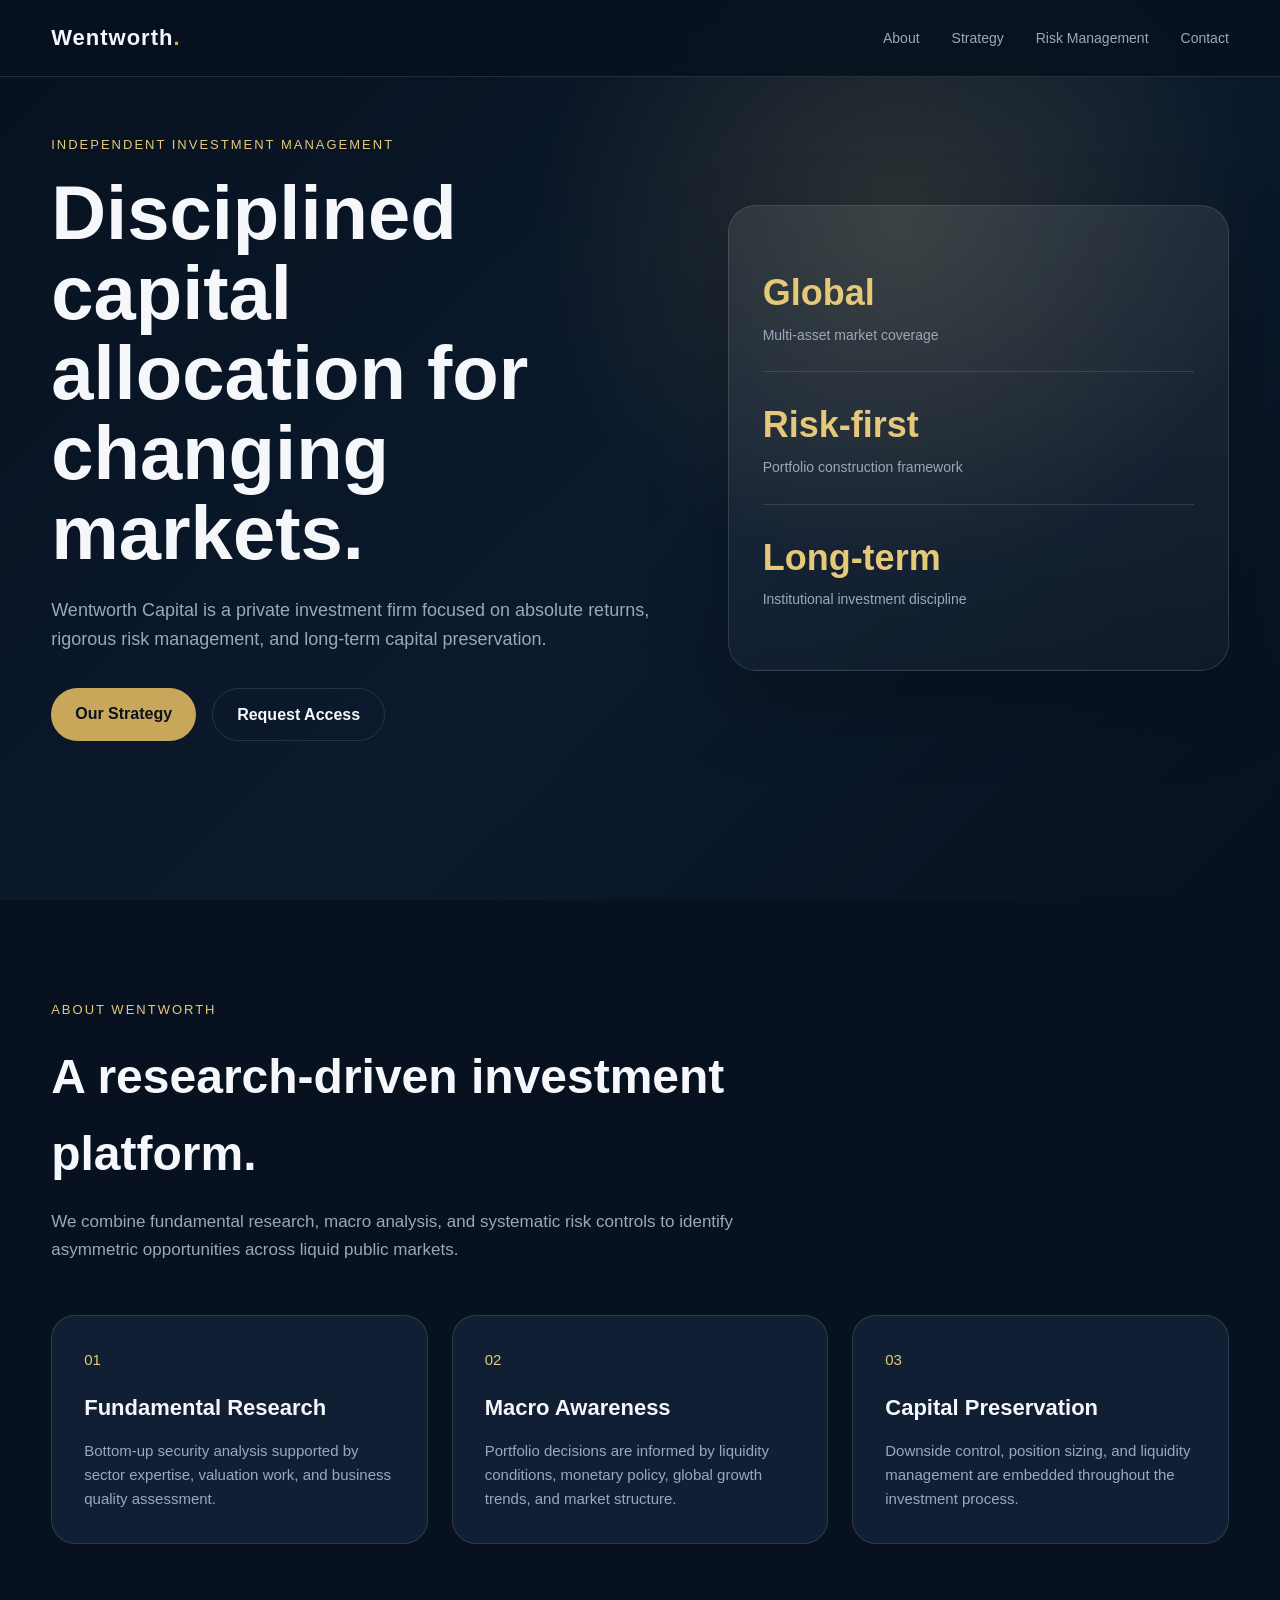
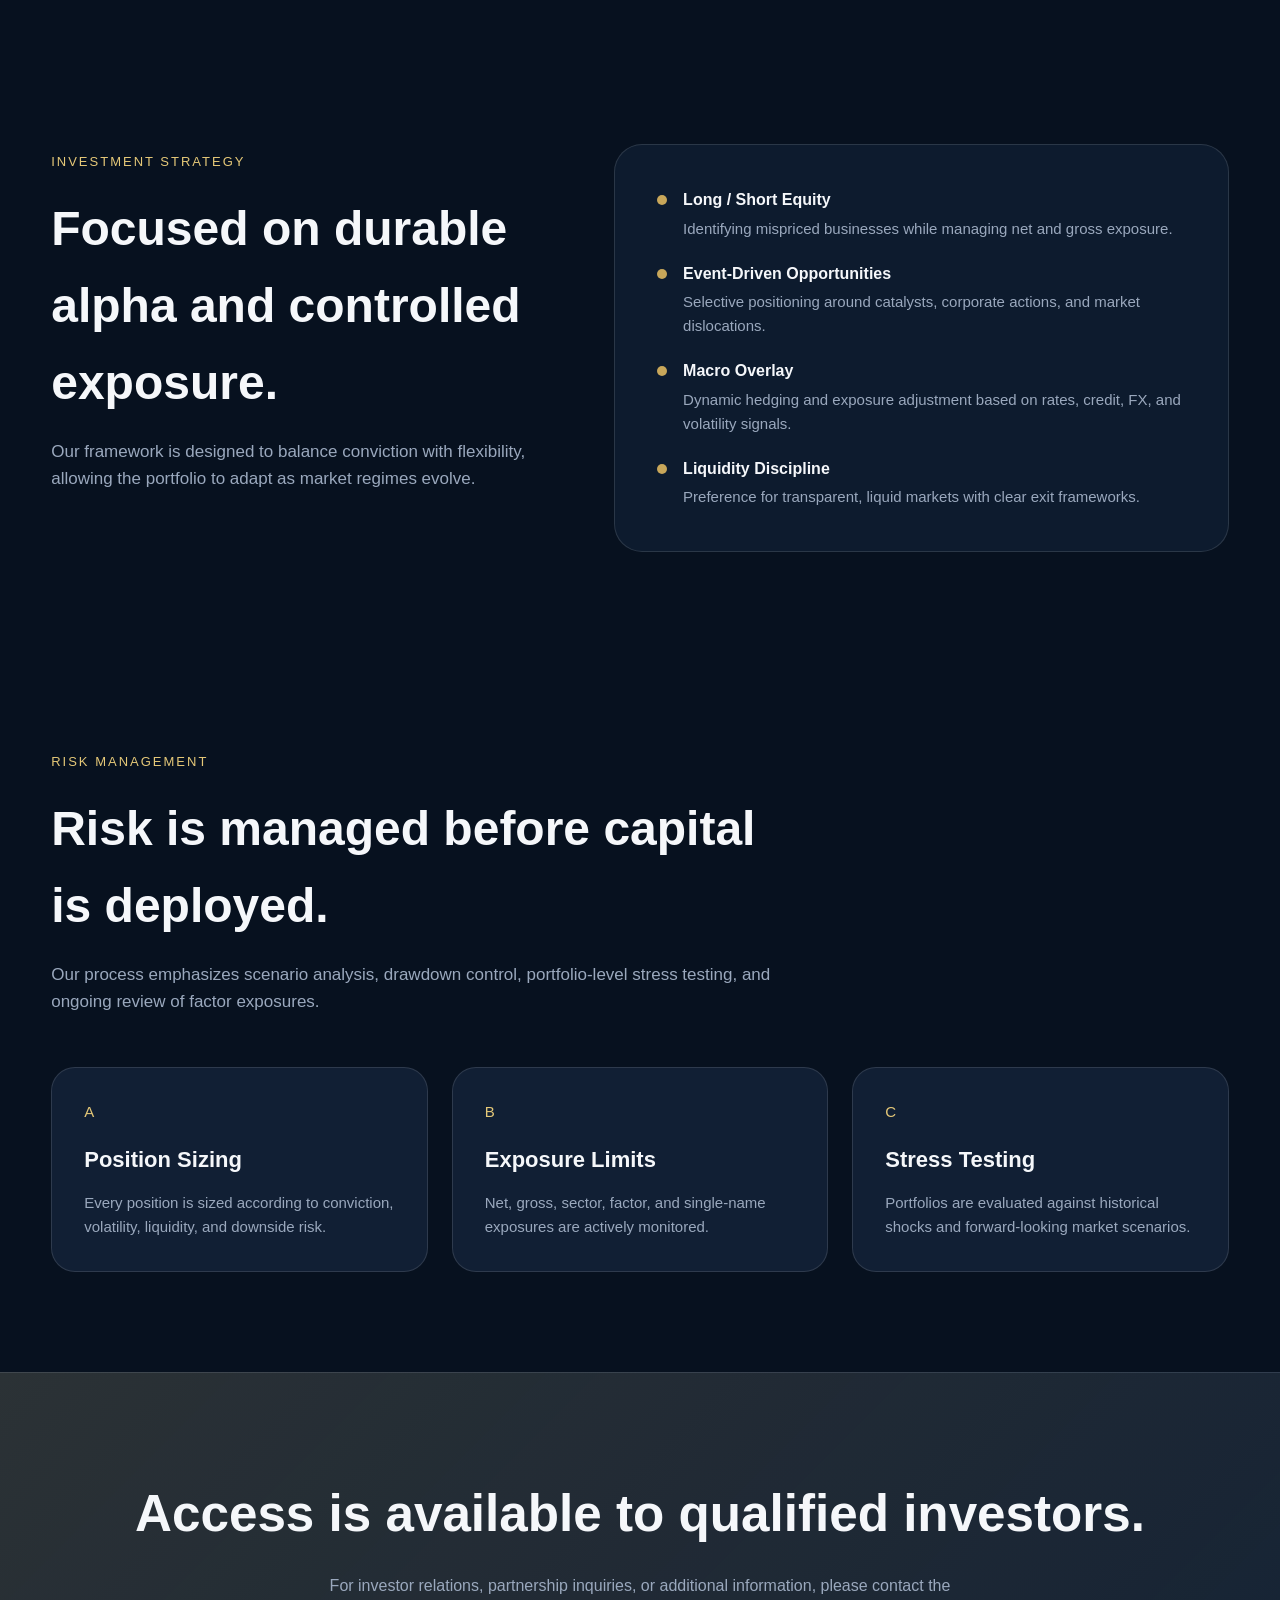
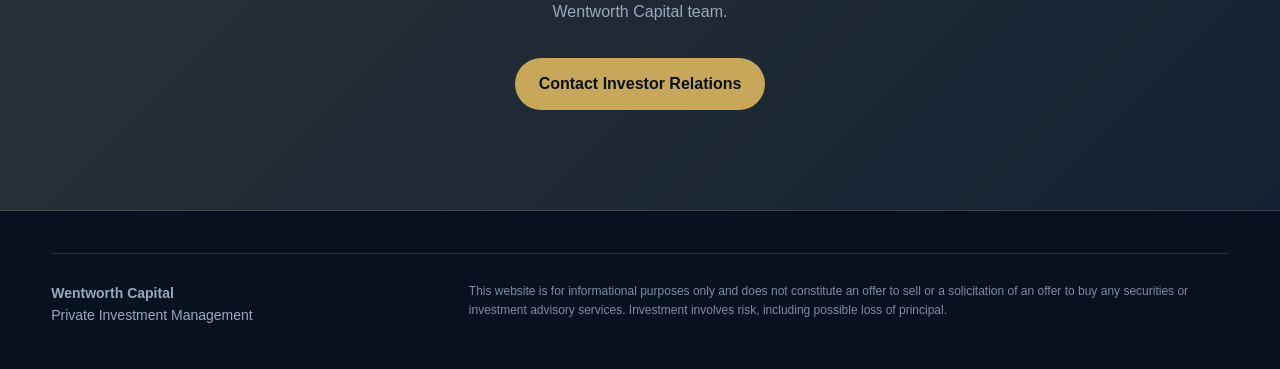
==== index.html @ 23a5d09a "Create index.html" ====
<!DOCTYPE html>
<html lang="en">
<head>
  <meta charset="UTF-8" />
  <meta name="viewport" content="width=device-width, initial-scale=1.0" />
  <title>Wentworth Capital | Hedge Fund</title>

  <style>
    :root {
      --bg: #07111f;
      --bg-soft: #0d1b2e;
      --card: #111f34;
      --gold: #c8a75a;
      --gold-light: #e5c878;
      --text: #f5f7fa;
      --muted: #9aa8bd;
      --line: rgba(255,255,255,0.12);
    }

    * {
      margin: 0;
      padding: 0;
      box-sizing: border-box;
    }

    body {
      font-family: "Inter", "Segoe UI", Arial, sans-serif;
      background: var(--bg);
      color: var(--text);
      line-height: 1.6;
    }

    a {
      color: inherit;
      text-decoration: none;
    }

    .container {
      width: min(1180px, 92%);
      margin: 0 auto;
    }

    header {
      position: fixed;
      top: 0;
      width: 100%;
      z-index: 100;
      background: rgba(7, 17, 31, 0.86);
      backdrop-filter: blur(14px);
      border-bottom: 1px solid var(--line);
    }

    .nav {
      height: 76px;
      display: flex;
      align-items: center;
      justify-content: space-between;
    }

    .logo {
      font-size: 22px;
      font-weight: 700;
      letter-spacing: 1px;
    }

    .logo span {
      color: var(--gold);
    }

    .nav-links {
      display: flex;
      gap: 32px;
      font-size: 14px;
      color: var(--muted);
    }

    .nav-links a:hover {
      color: var(--gold-light);
    }

    .btn {
      display: inline-block;
      padding: 13px 24px;
      border-radius: 999px;
      background: var(--gold);
      color: #09111d;
      font-weight: 700;
      transition: 0.25s ease;
    }

    .btn:hover {
      background: var(--gold-light);
      transform: translateY(-2px);
    }

    .btn-outline {
      background: transparent;
      color: var(--text);
      border: 1px solid var(--line);
    }

    .btn-outline:hover {
      border-color: var(--gold);
      color: var(--gold-light);
      background: transparent;
    }

    .hero {
      min-height: 100vh;
      display: flex;
      align-items: center;
      padding-top: 76px;
      background:
        radial-gradient(circle at 70% 25%, rgba(200, 167, 90, 0.18), transparent 32%),
        linear-gradient(135deg, #07111f 0%, #0b1a2d 55%, #07111f 100%);
    }

    .hero-grid {
      display: grid;
      grid-template-columns: 1.1fr 0.9fr;
      gap: 64px;
      align-items: center;
    }

    .eyebrow {
      color: var(--gold-light);
      font-size: 13px;
      letter-spacing: 2px;
      text-transform: uppercase;
      margin-bottom: 18px;
    }

    .hero h1 {
      font-size: clamp(44px, 6vw, 76px);
      line-height: 1.05;
      margin-bottom: 24px;
    }

    .hero p {
      max-width: 620px;
      color: var(--muted);
      font-size: 18px;
      margin-bottom: 34px;
    }

    .hero-actions {
      display: flex;
      gap: 16px;
      flex-wrap: wrap;
    }

    .hero-card {
      background: linear-gradient(180deg, rgba(255,255,255,0.08), rgba(255,255,255,0.03));
      border: 1px solid var(--line);
      border-radius: 28px;
      padding: 34px;
      box-shadow: 0 30px 80px rgba(0,0,0,0.25);
    }

    .metric {
      padding: 24px 0;
      border-bottom: 1px solid var(--line);
    }

    .metric:last-child {
      border-bottom: none;
    }

    .metric strong {
      display: block;
      font-size: 36px;
      color: var(--gold-light);
    }

    .metric span {
      color: var(--muted);
      font-size: 14px;
    }

    section {
      padding: 100px 0;
    }

    .section-title {
      max-width: 720px;
      margin-bottom: 52px;
    }

    .section-title h2 {
      font-size: clamp(32px, 4vw, 48px);
      margin-bottom: 16px;
    }

    .section-title p {
      color: var(--muted);
      font-size: 17px;
    }

    .cards {
      display: grid;
      grid-template-columns: repeat(3, 1fr);
      gap: 24px;
    }

    .card {
      background: var(--card);
      border: 1px solid var(--line);
      border-radius: 24px;
      padding: 32px;
      transition: 0.25s ease;
    }

    .card:hover {
      transform: translateY(-6px);
      border-color: rgba(200, 167, 90, 0.5);
    }

    .card .number {
      color: var(--gold-light);
      font-size: 15px;
      margin-bottom: 18px;
    }

    .card h3 {
      font-size: 22px;
      margin-bottom: 14px;
    }

    .card p {
      color: var(--muted);
      font-size: 15px;
    }

    .split {
      display: grid;
      grid-template-columns: 0.9fr 1.1fr;
      gap: 60px;
      align-items: center;
    }

    .panel {
      background: var(--bg-soft);
      border: 1px solid var(--line);
      border-radius: 28px;
      padding: 42px;
    }

    .list {
      display: grid;
      gap: 20px;
    }

    .list-item {
      display: flex;
      gap: 16px;
      align-items: flex-start;
    }

    .dot {
      width: 10px;
      height: 10px;
      border-radius: 50%;
      background: var(--gold);
      margin-top: 8px;
      flex: none;
    }

    .list-item h4 {
      margin-bottom: 4px;
    }

    .list-item p {
      color: var(--muted);
      font-size: 15px;
    }

    .cta {
      background:
        linear-gradient(135deg, rgba(200,167,90,0.16), rgba(255,255,255,0.03)),
        var(--bg-soft);
      border-top: 1px solid var(--line);
      border-bottom: 1px solid var(--line);
      text-align: center;
    }

    .cta h2 {
      font-size: clamp(32px, 4vw, 52px);
      margin-bottom: 18px;
    }

    .cta p {
      color: var(--muted);
      max-width: 680px;
      margin: 0 auto 34px;
    }

    footer {
      padding: 42px 0;
      color: var(--muted);
      font-size: 14px;
    }

    .footer-grid {
      display: flex;
      justify-content: space-between;
      gap: 24px;
      border-top: 1px solid var(--line);
      padding-top: 28px;
    }

    .disclaimer {
      max-width: 760px;
      font-size: 12px;
      color: #7f8da3;
    }

    .menu-btn {
      display: none;
      background: none;
      border: 1px solid var(--line);
      color: var(--text);
      padding: 8px 12px;
      border-radius: 10px;
      cursor: pointer;
    }

    @media (max-width: 860px) {
      .menu-btn {
        display: block;
      }

      .nav-links {
        position: absolute;
        top: 76px;
        left: 0;
        right: 0;
        background: #07111f;
        border-bottom: 1px solid var(--line);
        flex-direction: column;
        padding: 24px;
        display: none;
      }

      .nav-links.active {
        display: flex;
      }

      .hero-grid,
      .split {
        grid-template-columns: 1fr;
      }

      .hero {
        padding: 140px 0 80px;
      }

      .cards {
        grid-template-columns: 1fr;
      }

      .footer-grid {
        flex-direction: column;
      }
    }
  </style>
</head>

<body>
  <header>
    <div class="container nav">
      <a href="#" class="logo">Wentworth<span>.</span></a>

      <button class="menu-btn" onclick="toggleMenu()">Menu</button>

      <nav class="nav-links" id="navLinks">
        <a href="#about">About</a>
        <a href="#strategy">Strategy</a>
        <a href="#risk">Risk Management</a>
        <a href="#contact">Contact</a>
      </nav>
    </div>
  </header>

  <main>
    <section class="hero">
      <div class="container hero-grid">
        <div>
          <div class="eyebrow">Independent Investment Management</div>
          <h1>Disciplined capital allocation for changing markets.</h1>
          <p>
            Wentworth Capital is a private investment firm focused on absolute returns,
            rigorous risk management, and long-term capital preservation.
          </p>

          <div class="hero-actions">
            <a href="#strategy" class="btn">Our Strategy</a>
            <a href="#contact" class="btn btn-outline">Request Access</a>
          </div>
        </div>

        <div class="hero-card">
          <div class="metric">
            <strong>Global</strong>
            <span>Multi-asset market coverage</span>
          </div>
          <div class="metric">
            <strong>Risk-first</strong>
            <span>Portfolio construction framework</span>
          </div>
          <div class="metric">
            <strong>Long-term</strong>
            <span>Institutional investment discipline</span>
          </div>
        </div>
      </div>
    </section>

    <section id="about">
      <div class="container">
        <div class="section-title">
          <div class="eyebrow">About Wentworth</div>
          <h2>A research-driven investment platform.</h2>
          <p>
            We combine fundamental research, macro analysis, and systematic risk controls
            to identify asymmetric opportunities across liquid public markets.
          </p>
        </div>

        <div class="cards">
          <div class="card">
            <div class="number">01</div>
            <h3>Fundamental Research</h3>
            <p>
              Bottom-up security analysis supported by sector expertise, valuation work,
              and business quality assessment.
            </p>
          </div>

          <div class="card">
            <div class="number">02</div>
            <h3>Macro Awareness</h3>
            <p>
              Portfolio decisions are informed by liquidity conditions, monetary policy,
              global growth trends, and market structure.
            </p>
          </div>

          <div class="card">
            <div class="number">03</div>
            <h3>Capital Preservation</h3>
            <p>
              Downside control, position sizing, and liquidity management are embedded
              throughout the investment process.
            </p>
          </div>
        </div>
      </div>
    </section>

    <section id="strategy">
      <div class="container split">
        <div class="section-title">
          <div class="eyebrow">Investment Strategy</div>
          <h2>Focused on durable alpha and controlled exposure.</h2>
          <p>
            Our framework is designed to balance conviction with flexibility,
            allowing the portfolio to adapt as market regimes evolve.
          </p>
        </div>

        <div class="panel">
          <div class="list">
            <div class="list-item">
              <div class="dot"></div>
              <div>
                <h4>Long / Short Equity</h4>
                <p>Identifying mispriced businesses while managing net and gross exposure.</p>
              </div>
            </div>

            <div class="list-item">
              <div class="dot"></div>
              <div>
                <h4>Event-Driven Opportunities</h4>
                <p>Selective positioning around catalysts, corporate actions, and market dislocations.</p>
              </div>
            </div>

            <div class="list-item">
              <div class="dot"></div>
              <div>
                <h4>Macro Overlay</h4>
                <p>Dynamic hedging and exposure adjustment based on rates, credit, FX, and volatility signals.</p>
              </div>
            </div>

            <div class="list-item">
              <div class="dot"></div>
              <div>
                <h4>Liquidity Discipline</h4>
                <p>Preference for transparent, liquid markets with clear exit frameworks.</p>
              </div>
            </div>
          </div>
        </div>
      </div>
    </section>

    <section id="risk">
      <div class="container">
        <div class="section-title">
          <div class="eyebrow">Risk Management</div>
          <h2>Risk is managed before capital is deployed.</h2>
          <p>
            Our process emphasizes scenario analysis, drawdown control, portfolio-level stress testing,
            and ongoing review of factor exposures.
          </p>
        </div>

        <div class="cards">
          <div class="card">
            <div class="number">A</div>
            <h3>Position Sizing</h3>
            <p>Every position is sized according to conviction, volatility, liquidity, and downside risk.</p>
          </div>

          <div class="card">
            <div class="number">B</div>
            <h3>Exposure Limits</h3>
            <p>Net, gross, sector, factor, and single-name exposures are actively monitored.</p>
          </div>

          <div class="card">
            <div class="number">C</div>
            <h3>Stress Testing</h3>
            <p>Portfolios are evaluated against historical shocks and forward-looking market scenarios.</p>
          </div>
        </div>
      </div>
    </section>

    <section class="cta" id="contact">
      <div class="container">
        <h2>Access is available to qualified investors.</h2>
        <p>
          For investor relations, partnership inquiries, or additional information,
          please contact the Wentworth Capital team.
        </p>
        <a href="mailto:investorrelations@wentworthcapital.com" class="btn">
          Contact Investor Relations
        </a>
      </div>
    </section>
  </main>

  <footer>
    <div class="container footer-grid">
      <div>
        <strong>Wentworth Capital</strong><br />
        Private Investment Management
      </div>

      <p class="disclaimer">
        This website is for informational purposes only and does not constitute an offer
        to sell or a solicitation of an offer to buy any securities or investment advisory
        services. Investment involves risk, including possible loss of principal.
      </p>
    </div>
  </footer>

  <script>
    function toggleMenu() {
      const nav = document.getElementById("navLinks");
      nav.classList.toggle("active");
    }
  </script>
</body>
</html>
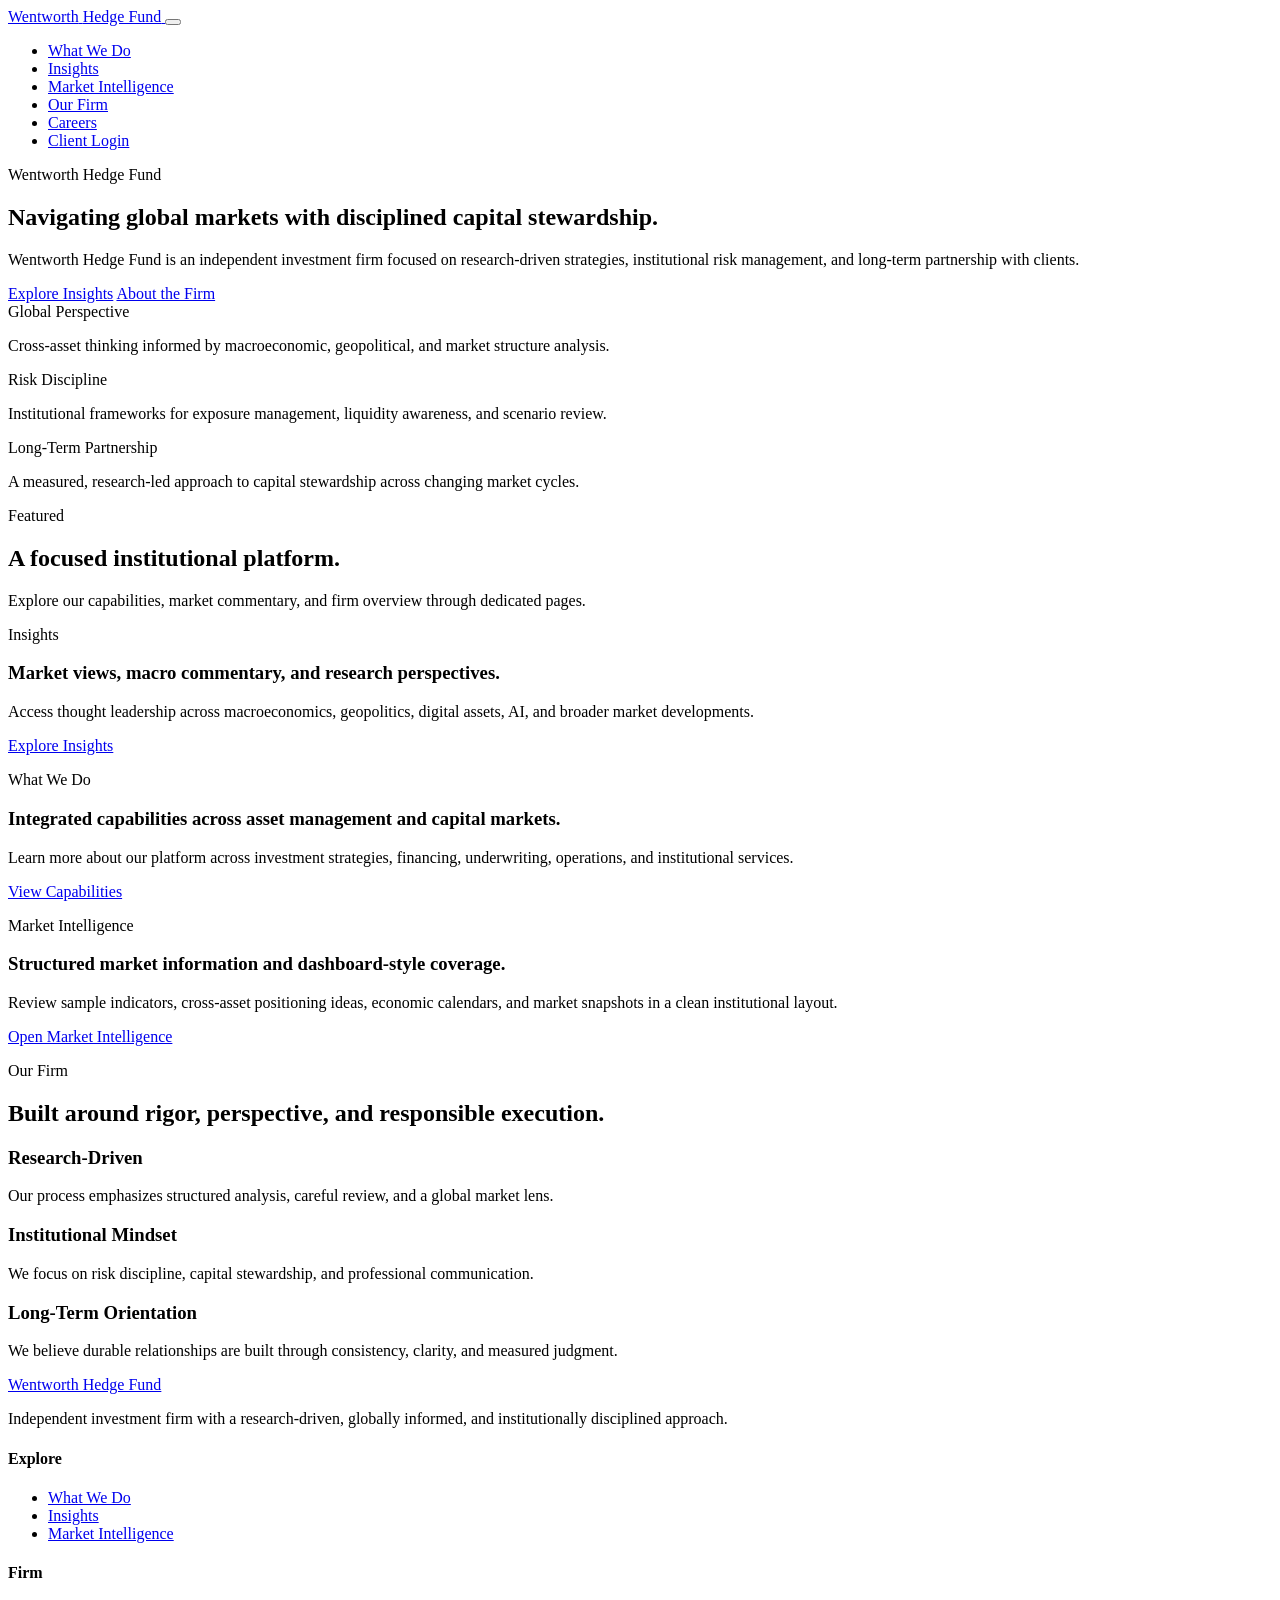
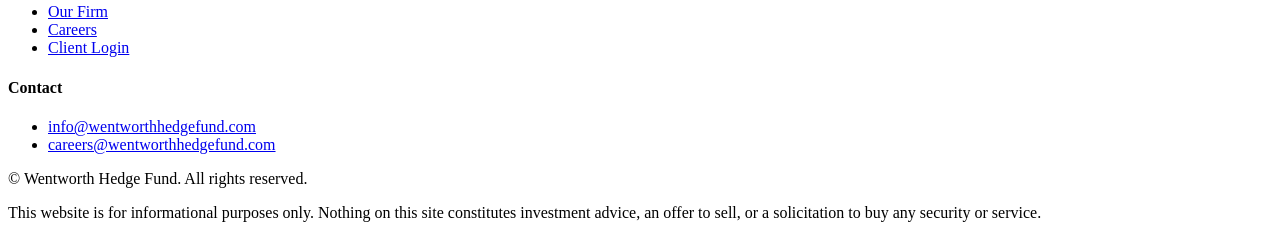
==== commit d9454dd0: "Update index.html" ====
--- a/index.html
+++ b/index.html
@@ -3,576 +3,197 @@
 <head>
   <meta charset="UTF-8" />
   <meta name="viewport" content="width=device-width, initial-scale=1.0" />
-  <title>Wentworth Capital | Hedge Fund</title>
+  <title>Wentworth Hedge Fund</title>
+  <meta
+    name="description"
+    content="Wentworth Hedge Fund is a research-driven investment firm focused on disciplined capital stewardship, market intelligence, and institutional risk management."
+  />
+  <link rel="stylesheet" href="./css/style.css" />
+</head>
+<body class="home-page">
+  <header class="site-header">
+    <div class="container header-inner">
+      <a href="./index.html" class="site-brand" aria-label="Wentworth Hedge Fund home">
+        <span class="brand-main">Wentworth</span>
+        <span class="brand-sub">Hedge Fund</span>
+      </a>
 
-  <style>
-    :root {
-      --bg: #07111f;
-      --bg-soft: #0d1b2e;
-      --card: #111f34;
-      --gold: #c8a75a;
-      --gold-light: #e5c878;
-      --text: #f5f7fa;
-      --muted: #9aa8bd;
-      --line: rgba(255,255,255,0.12);
-    }
+      <button class="menu-toggle" aria-expanded="false" aria-controls="navMenu">
+        <span></span>
+        <span></span>
+        <span></span>
+      </button>
 
-    * {
-      margin: 0;
-      padding: 0;
-      box-sizing: border-box;
-    }
-
-    body {
-      font-family: "Inter", "Segoe UI", Arial, sans-serif;
-      background: var(--bg);
-      color: var(--text);
-      line-height: 1.6;
-    }
-
-    a {
-      color: inherit;
-      text-decoration: none;
-    }
-
-    .container {
-      width: min(1180px, 92%);
-      margin: 0 auto;
-    }
-
-    header {
-      position: fixed;
-      top: 0;
-      width: 100%;
-      z-index: 100;
-      background: rgba(7, 17, 31, 0.86);
-      backdrop-filter: blur(14px);
-      border-bottom: 1px solid var(--line);
-    }
-
-    .nav {
-      height: 76px;
-      display: flex;
-      align-items: center;
-      justify-content: space-between;
-    }
-
-    .logo {
-      font-size: 22px;
-      font-weight: 700;
-      letter-spacing: 1px;
-    }
-
-    .logo span {
-      color: var(--gold);
-    }
-
-    .nav-links {
-      display: flex;
-      gap: 32px;
-      font-size: 14px;
-      color: var(--muted);
-    }
-
-    .nav-links a:hover {
-      color: var(--gold-light);
-    }
-
-    .btn {
-      display: inline-block;
-      padding: 13px 24px;
-      border-radius: 999px;
-      background: var(--gold);
-      color: #09111d;
-      font-weight: 700;
-      transition: 0.25s ease;
-    }
-
-    .btn:hover {
-      background: var(--gold-light);
-      transform: translateY(-2px);
-    }
-
-    .btn-outline {
-      background: transparent;
-      color: var(--text);
-      border: 1px solid var(--line);
-    }
-
-    .btn-outline:hover {
-      border-color: var(--gold);
-      color: var(--gold-light);
-      background: transparent;
-    }
-
-    .hero {
-      min-height: 100vh;
-      display: flex;
-      align-items: center;
-      padding-top: 76px;
-      background:
-        radial-gradient(circle at 70% 25%, rgba(200, 167, 90, 0.18), transparent 32%),
-        linear-gradient(135deg, #07111f 0%, #0b1a2d 55%, #07111f 100%);
-    }
-
-    .hero-grid {
-      display: grid;
-      grid-template-columns: 1.1fr 0.9fr;
-      gap: 64px;
-      align-items: center;
-    }
-
-    .eyebrow {
-      color: var(--gold-light);
-      font-size: 13px;
-      letter-spacing: 2px;
-      text-transform: uppercase;
-      margin-bottom: 18px;
-    }
-
-    .hero h1 {
-      font-size: clamp(44px, 6vw, 76px);
-      line-height: 1.05;
-      margin-bottom: 24px;
-    }
-
-    .hero p {
-      max-width: 620px;
-      color: var(--muted);
-      font-size: 18px;
-      margin-bottom: 34px;
-    }
-
-    .hero-actions {
-      display: flex;
-      gap: 16px;
-      flex-wrap: wrap;
-    }
-
-    .hero-card {
-      background: linear-gradient(180deg, rgba(255,255,255,0.08), rgba(255,255,255,0.03));
-      border: 1px solid var(--line);
-      border-radius: 28px;
-      padding: 34px;
-      box-shadow: 0 30px 80px rgba(0,0,0,0.25);
-    }
-
-    .metric {
-      padding: 24px 0;
-      border-bottom: 1px solid var(--line);
-    }
-
-    .metric:last-child {
-      border-bottom: none;
-    }
-
-    .metric strong {
-      display: block;
-      font-size: 36px;
-      color: var(--gold-light);
-    }
-
-    .metric span {
-      color: var(--muted);
-      font-size: 14px;
-    }
-
-    section {
-      padding: 100px 0;
-    }
-
-    .section-title {
-      max-width: 720px;
-      margin-bottom: 52px;
-    }
-
-    .section-title h2 {
-      font-size: clamp(32px, 4vw, 48px);
-      margin-bottom: 16px;
-    }
-
-    .section-title p {
-      color: var(--muted);
-      font-size: 17px;
-    }
-
-    .cards {
-      display: grid;
-      grid-template-columns: repeat(3, 1fr);
-      gap: 24px;
-    }
-
-    .card {
-      background: var(--card);
-      border: 1px solid var(--line);
-      border-radius: 24px;
-      padding: 32px;
-      transition: 0.25s ease;
-    }
-
-    .card:hover {
-      transform: translateY(-6px);
-      border-color: rgba(200, 167, 90, 0.5);
-    }
-
-    .card .number {
-      color: var(--gold-light);
-      font-size: 15px;
-      margin-bottom: 18px;
-    }
-
-    .card h3 {
-      font-size: 22px;
-      margin-bottom: 14px;
-    }
-
-    .card p {
-      color: var(--muted);
-      font-size: 15px;
-    }
-
-    .split {
-      display: grid;
-      grid-template-columns: 0.9fr 1.1fr;
-      gap: 60px;
-      align-items: center;
-    }
-
-    .panel {
-      background: var(--bg-soft);
-      border: 1px solid var(--line);
-      border-radius: 28px;
-      padding: 42px;
-    }
-
-    .list {
-      display: grid;
-      gap: 20px;
-    }
-
-    .list-item {
-      display: flex;
-      gap: 16px;
-      align-items: flex-start;
-    }
-
-    .dot {
-      width: 10px;
-      height: 10px;
-      border-radius: 50%;
-      background: var(--gold);
-      margin-top: 8px;
-      flex: none;
-    }
-
-    .list-item h4 {
-      margin-bottom: 4px;
-    }
-
-    .list-item p {
-      color: var(--muted);
-      font-size: 15px;
-    }
-
-    .cta {
-      background:
-        linear-gradient(135deg, rgba(200,167,90,0.16), rgba(255,255,255,0.03)),
-        var(--bg-soft);
-      border-top: 1px solid var(--line);
-      border-bottom: 1px solid var(--line);
-      text-align: center;
-    }
-
-    .cta h2 {
-      font-size: clamp(32px, 4vw, 52px);
-      margin-bottom: 18px;
-    }
-
-    .cta p {
-      color: var(--muted);
-      max-width: 680px;
-      margin: 0 auto 34px;
-    }
-
-    footer {
-      padding: 42px 0;
-      color: var(--muted);
-      font-size: 14px;
-    }
-
-    .footer-grid {
-      display: flex;
-      justify-content: space-between;
-      gap: 24px;
-      border-top: 1px solid var(--line);
-      padding-top: 28px;
-    }
-
-    .disclaimer {
-      max-width: 760px;
-      font-size: 12px;
-      color: #7f8da3;
-    }
-
-    .menu-btn {
-      display: none;
-      background: none;
-      border: 1px solid var(--line);
-      color: var(--text);
-      padding: 8px 12px;
-      border-radius: 10px;
-      cursor: pointer;
-    }
-
-    @media (max-width: 860px) {
-      .menu-btn {
-        display: block;
-      }
-
-      .nav-links {
-        position: absolute;
-        top: 76px;
-        left: 0;
-        right: 0;
-        background: #07111f;
-        border-bottom: 1px solid var(--line);
-        flex-direction: column;
-        padding: 24px;
-        display: none;
-      }
-
-      .nav-links.active {
-        display: flex;
-      }
-
-      .hero-grid,
-      .split {
-        grid-template-columns: 1fr;
-      }
-
-      .hero {
-        padding: 140px 0 80px;
-      }
-
-      .cards {
-        grid-template-columns: 1fr;
-      }
-
-      .footer-grid {
-        flex-direction: column;
-      }
-    }
-  </style>
-</head>
-
-<body>
-  <header>
-    <div class="container nav">
-      <a href="#" class="logo">Wentworth<span>.</span></a>
-
-      <button class="menu-btn" onclick="toggleMenu()">Menu</button>
-
-      <nav class="nav-links" id="navLinks">
-        <a href="#about">About</a>
-        <a href="#strategy">Strategy</a>
-        <a href="#risk">Risk Management</a>
-        <a href="#contact">Contact</a>
+      <nav class="site-nav" id="navMenu">
+        <ul class="nav-menu">
+          <li><a href="./pages/what-we-do.html" class="nav-link">What We Do</a></li>
+          <li><a href="./pages/insights.html" class="nav-link">Insights</a></li>
+          <li><a href="./pages/market-intelligence.html" class="nav-link">Market Intelligence</a></li>
+          <li><a href="./pages/our-firm.html" class="nav-link">Our Firm</a></li>
+          <li><a href="./pages/careers.html" class="nav-link">Careers</a></li>
+          <li><a href="./pages/client-login.html" class="nav-link nav-link-button">Client Login</a></li>
+        </ul>
       </nav>
     </div>
   </header>
 
   <main>
-    <section class="hero">
+    <section class="hero-home">
+      <div class="hero-overlay"></div>
       <div class="container hero-grid">
-        <div>
-          <div class="eyebrow">Independent Investment Management</div>
-          <h1>Disciplined capital allocation for changing markets.</h1>
-          <p>
-            Wentworth Capital is a private investment firm focused on absolute returns,
-            rigorous risk management, and long-term capital preservation.
+        <div class="hero-content">
+          <p class="eyebrow">Wentworth Hedge Fund</p>
+          <h1 class="hero-title">
+            Navigating global markets with disciplined capital stewardship.
+          </h1>
+          <p class="hero-text">
+            Wentworth Hedge Fund is an independent investment firm focused on research-driven
+            strategies, institutional risk management, and long-term partnership with clients.
           </p>
-
           <div class="hero-actions">
-            <a href="#strategy" class="btn">Our Strategy</a>
-            <a href="#contact" class="btn btn-outline">Request Access</a>
+            <a href="./pages/insights.html" class="btn btn-light">Explore Insights</a>
+            <a href="./pages/our-firm.html" class="btn btn-outline-light">About the Firm</a>
           </div>
         </div>
 
-        <div class="hero-card">
-          <div class="metric">
-            <strong>Global</strong>
-            <span>Multi-asset market coverage</span>
+        <div class="hero-panel">
+          <div class="hero-panel-item">
+            <span class="hero-panel-label">Global Perspective</span>
+            <p>Cross-asset thinking informed by macroeconomic, geopolitical, and market structure analysis.</p>
           </div>
-          <div class="metric">
-            <strong>Risk-first</strong>
-            <span>Portfolio construction framework</span>
+          <div class="hero-panel-item">
+            <span class="hero-panel-label">Risk Discipline</span>
+            <p>Institutional frameworks for exposure management, liquidity awareness, and scenario review.</p>
           </div>
-          <div class="metric">
-            <strong>Long-term</strong>
-            <span>Institutional investment discipline</span>
+          <div class="hero-panel-item">
+            <span class="hero-panel-label">Long-Term Partnership</span>
+            <p>A measured, research-led approach to capital stewardship across changing market cycles.</p>
           </div>
         </div>
       </div>
     </section>
 
-    <section id="about">
+    <section class="section light-section">
       <div class="container">
-        <div class="section-title">
-          <div class="eyebrow">About Wentworth</div>
-          <h2>A research-driven investment platform.</h2>
-          <p>
-            We combine fundamental research, macro analysis, and systematic risk controls
-            to identify asymmetric opportunities across liquid public markets.
+        <div class="section-header">
+          <p class="section-kicker">Featured</p>
+          <h2 class="section-title">A focused institutional platform.</h2>
+          <p class="section-description">
+            Explore our capabilities, market commentary, and firm overview through dedicated pages.
           </p>
         </div>
 
-        <div class="cards">
-          <div class="card">
-            <div class="number">01</div>
-            <h3>Fundamental Research</h3>
+        <div class="feature-grid">
+          <article class="feature-card feature-card-large">
+            <p class="card-kicker">Insights</p>
+            <h3>Market views, macro commentary, and research perspectives.</h3>
             <p>
-              Bottom-up security analysis supported by sector expertise, valuation work,
-              and business quality assessment.
+              Access thought leadership across macroeconomics, geopolitics, digital assets,
+              AI, and broader market developments.
             </p>
-          </div>
+            <a href="./pages/insights.html" class="text-link">Explore Insights</a>
+          </article>
 
-          <div class="card">
-            <div class="number">02</div>
-            <h3>Macro Awareness</h3>
+          <article class="feature-card">
+            <p class="card-kicker">What We Do</p>
+            <h3>Integrated capabilities across asset management and capital markets.</h3>
             <p>
-              Portfolio decisions are informed by liquidity conditions, monetary policy,
-              global growth trends, and market structure.
+              Learn more about our platform across investment strategies, financing,
+              underwriting, operations, and institutional services.
             </p>
-          </div>
+            <a href="./pages/what-we-do.html" class="text-link">View Capabilities</a>
+          </article>
 
-          <div class="card">
-            <div class="number">03</div>
-            <h3>Capital Preservation</h3>
+          <article class="feature-card">
+            <p class="card-kicker">Market Intelligence</p>
+            <h3>Structured market information and dashboard-style coverage.</h3>
             <p>
-              Downside control, position sizing, and liquidity management are embedded
-              throughout the investment process.
+              Review sample indicators, cross-asset positioning ideas, economic calendars,
+              and market snapshots in a clean institutional layout.
             </p>
-          </div>
+            <a href="./pages/market-intelligence.html" class="text-link">Open Market Intelligence</a>
+          </article>
         </div>
       </div>
     </section>
 
-    <section id="strategy">
-      <div class="container split">
-        <div class="section-title">
-          <div class="eyebrow">Investment Strategy</div>
-          <h2>Focused on durable alpha and controlled exposure.</h2>
-          <p>
-            Our framework is designed to balance conviction with flexibility,
-            allowing the portfolio to adapt as market regimes evolve.
-          </p>
+    <section class="section white-section">
+      <div class="container">
+        <div class="section-header">
+          <p class="section-kicker">Our Firm</p>
+          <h2 class="section-title">Built around rigor, perspective, and responsible execution.</h2>
         </div>
 
-        <div class="panel">
-          <div class="list">
-            <div class="list-item">
-              <div class="dot"></div>
-              <div>
-                <h4>Long / Short Equity</h4>
-                <p>Identifying mispriced businesses while managing net and gross exposure.</p>
-              </div>
-            </div>
-
-            <div class="list-item">
-              <div class="dot"></div>
-              <div>
-                <h4>Event-Driven Opportunities</h4>
-                <p>Selective positioning around catalysts, corporate actions, and market dislocations.</p>
-              </div>
-            </div>
-
-            <div class="list-item">
-              <div class="dot"></div>
-              <div>
-                <h4>Macro Overlay</h4>
-                <p>Dynamic hedging and exposure adjustment based on rates, credit, FX, and volatility signals.</p>
-              </div>
-            </div>
-
-            <div class="list-item">
-              <div class="dot"></div>
-              <div>
-                <h4>Liquidity Discipline</h4>
-                <p>Preference for transparent, liquid markets with clear exit frameworks.</p>
-              </div>
-            </div>
-          </div>
+        <div class="three-column-grid">
+          <article class="simple-card">
+            <h3>Research-Driven</h3>
+            <p>
+              Our process emphasizes structured analysis, careful review, and a global market lens.
+            </p>
+          </article>
+          <article class="simple-card">
+            <h3>Institutional Mindset</h3>
+            <p>
+              We focus on risk discipline, capital stewardship, and professional communication.
+            </p>
+          </article>
+          <article class="simple-card">
+            <h3>Long-Term Orientation</h3>
+            <p>
+              We believe durable relationships are built through consistency, clarity, and measured judgment.
+            </p>
+          </article>
         </div>
-      </div>
-    </section>
-
-    <section id="risk">
-      <div class="container">
-        <div class="section-title">
-          <div class="eyebrow">Risk Management</div>
-          <h2>Risk is managed before capital is deployed.</h2>
-          <p>
-            Our process emphasizes scenario analysis, drawdown control, portfolio-level stress testing,
-            and ongoing review of factor exposures.
-          </p>
-        </div>
-
-        <div class="cards">
-          <div class="card">
-            <div class="number">A</div>
-            <h3>Position Sizing</h3>
-            <p>Every position is sized according to conviction, volatility, liquidity, and downside risk.</p>
-          </div>
-
-          <div class="card">
-            <div class="number">B</div>
-            <h3>Exposure Limits</h3>
-            <p>Net, gross, sector, factor, and single-name exposures are actively monitored.</p>
-          </div>
-
-          <div class="card">
-            <div class="number">C</div>
-            <h3>Stress Testing</h3>
-            <p>Portfolios are evaluated against historical shocks and forward-looking market scenarios.</p>
-          </div>
-        </div>
-      </div>
-    </section>
-
-    <section class="cta" id="contact">
-      <div class="container">
-        <h2>Access is available to qualified investors.</h2>
-        <p>
-          For investor relations, partnership inquiries, or additional information,
-          please contact the Wentworth Capital team.
-        </p>
-        <a href="mailto:investorrelations@wentworthcapital.com" class="btn">
-          Contact Investor Relations
-        </a>
       </div>
     </section>
   </main>
 
-  <footer>
+  <footer class="site-footer">
     <div class="container footer-grid">
-      <div>
-        <strong>Wentworth Capital</strong><br />
-        Private Investment Management
+      <div class="footer-brand-column">
+        <a href="./index.html" class="footer-brand">Wentworth Hedge Fund</a>
+        <p class="footer-note">
+          Independent investment firm with a research-driven, globally informed, and
+          institutionally disciplined approach.
+        </p>
       </div>
 
-      <p class="disclaimer">
-        This website is for informational purposes only and does not constitute an offer
-        to sell or a solicitation of an offer to buy any securities or investment advisory
-        services. Investment involves risk, including possible loss of principal.
+      <div class="footer-column">
+        <h4>Explore</h4>
+        <ul>
+          <li><a href="./pages/what-we-do.html">What We Do</a></li>
+          <li><a href="./pages/insights.html">Insights</a></li>
+          <li><a href="./pages/market-intelligence.html">Market Intelligence</a></li>
+        </ul>
+      </div>
+
+      <div class="footer-column">
+        <h4>Firm</h4>
+        <ul>
+          <li><a href="./pages/our-firm.html">Our Firm</a></li>
+          <li><a href="./pages/careers.html">Careers</a></li>
+          <li><a href="./pages/client-login.html">Client Login</a></li>
+        </ul>
+      </div>
+
+      <div class="footer-column">
+        <h4>Contact</h4>
+        <ul>
+          <li><a href="mailto:info@wentworthhedgefund.com">info@wentworthhedgefund.com</a></li>
+          <li><a href="mailto:careers@wentworthhedgefund.com">careers@wentworthhedgefund.com</a></li>
+        </ul>
+      </div>
+    </div>
+
+    <div class="container footer-bottom">
+      <p>© <span id="currentYear"></span> Wentworth Hedge Fund. All rights reserved.</p>
+      <p class="footer-legal">
+        This website is for informational purposes only. Nothing on this site constitutes
+        investment advice, an offer to sell, or a solicitation to buy any security or service.
       </p>
     </div>
   </footer>
 
-  <script>
-    function toggleMenu() {
-      const nav = document.getElementById("navLinks");
-      nav.classList.toggle("active");
-    }
-  </script>
+  <script src="./js/main.js"></script>
 </body>
 </html>
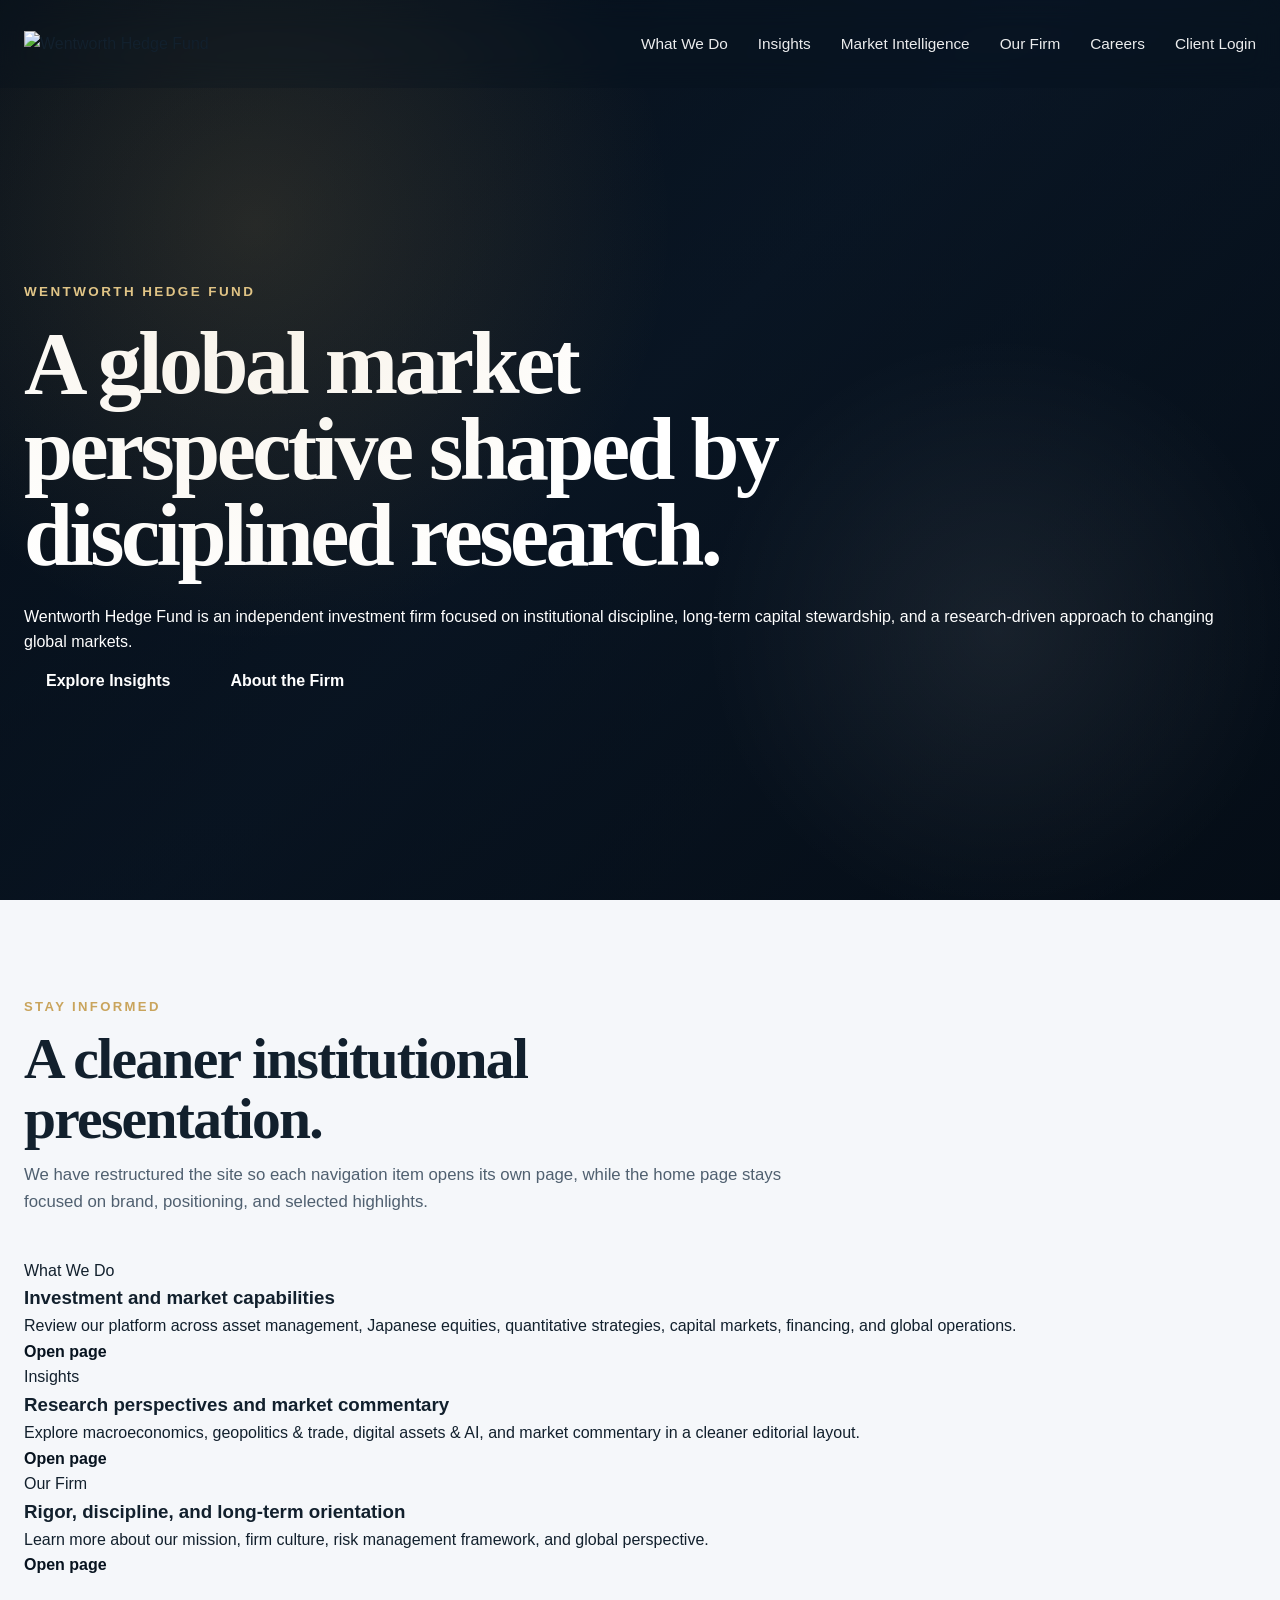
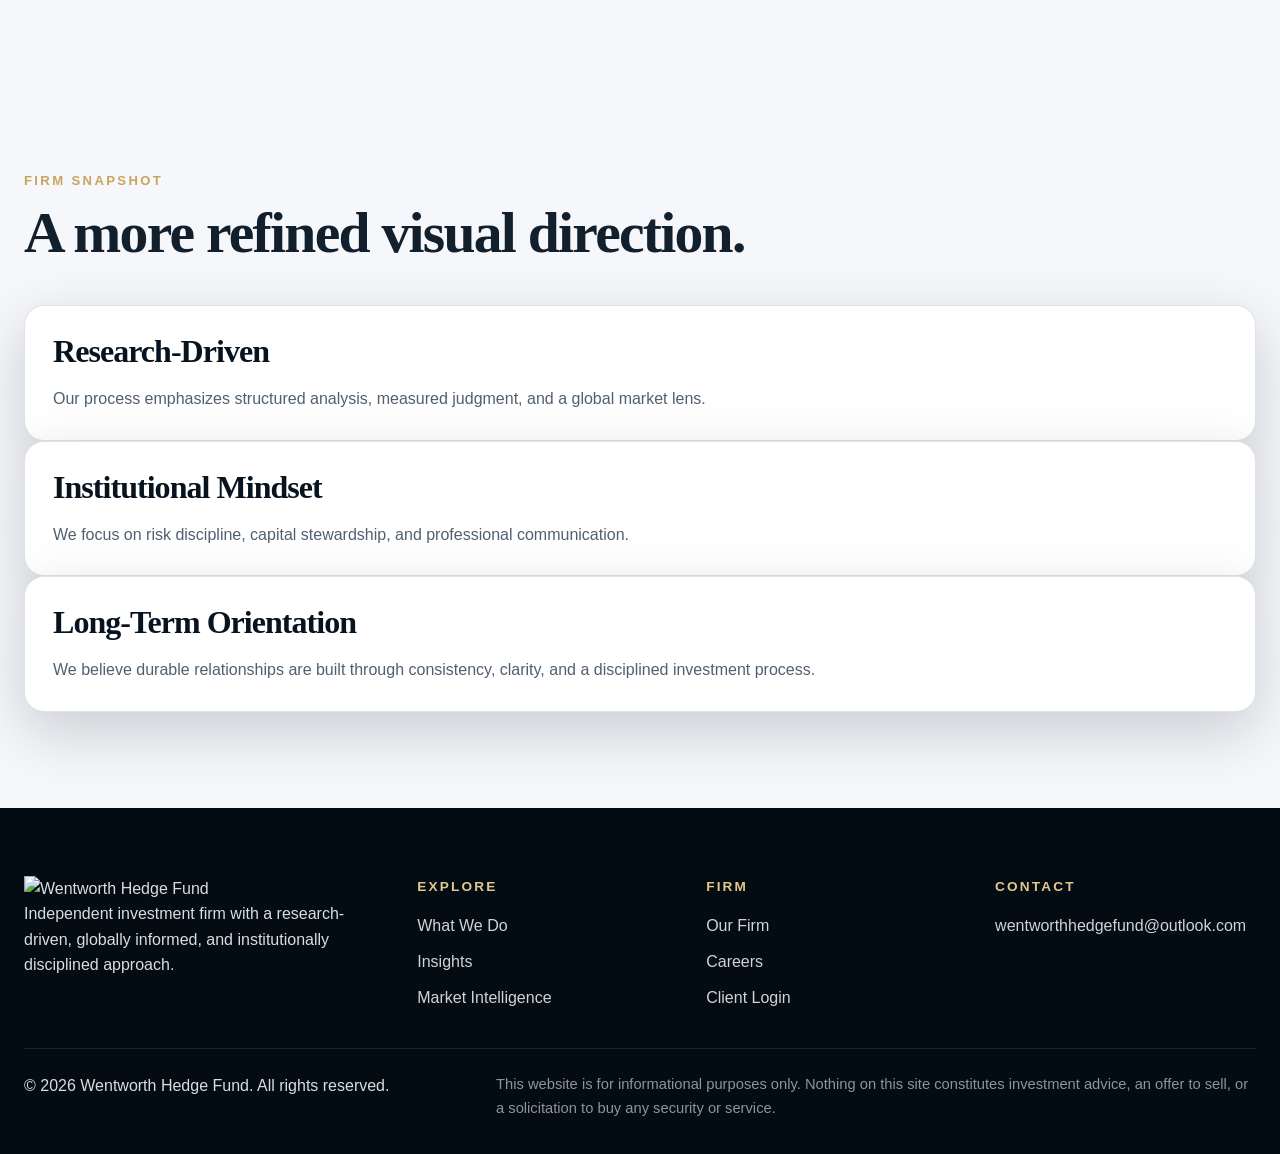
==== commit 7b74cd45: "Update index.html" ====
--- a/index.html
+++ b/index.html
@@ -6,19 +6,31 @@
   <title>Wentworth Hedge Fund</title>
   <meta
     name="description"
-    content="Wentworth Hedge Fund is a research-driven investment firm focused on disciplined capital stewardship, market intelligence, and institutional risk management."
+    content="Wentworth Hedge Fund is a research-driven investment firm with a global market perspective and disciplined institutional approach."
   />
+
+  <!-- Fonts -->
+  <link rel="preconnect" href="https://fonts.googleapis.com" />
+  <link rel="preconnect" href="https://fonts.gstatic.com" crossorigin />
+  <link
+    href="https://fonts.googleapis.com/css2?family=Cormorant+Garamond:wght@400;500;600;700&family=Inter:wght@400;500;600;700&display=swap"
+    rel="stylesheet"
+  />
+
   <link rel="stylesheet" href="./css/style.css" />
 </head>
 <body class="home-page">
   <header class="site-header">
     <div class="container header-inner">
-      <a href="./index.html" class="site-brand" aria-label="Wentworth Hedge Fund home">
-        <span class="brand-main">Wentworth</span>
-        <span class="brand-sub">Hedge Fund</span>
+      <a href="./index.html" class="brand-link" aria-label="Wentworth Hedge Fund home">
+        <img
+          src="./images/wentworth-logo.png"
+          alt="Wentworth Hedge Fund"
+          class="brand-logo"
+        />
       </a>
 
-      <button class="menu-toggle" aria-expanded="false" aria-controls="navMenu">
+      <button class="menu-toggle" aria-expanded="false" aria-controls="navMenu" aria-label="Open menu">
         <span></span>
         <span></span>
         <span></span>
@@ -31,116 +43,108 @@
           <li><a href="./pages/market-intelligence.html" class="nav-link">Market Intelligence</a></li>
           <li><a href="./pages/our-firm.html" class="nav-link">Our Firm</a></li>
           <li><a href="./pages/careers.html" class="nav-link">Careers</a></li>
-          <li><a href="./pages/client-login.html" class="nav-link nav-link-button">Client Login</a></li>
+          <li><a href="./pages/client-login.html" class="nav-link nav-pill">Client Login</a></li>
         </ul>
       </nav>
     </div>
   </header>
 
   <main>
-    <section class="hero-home">
+    <section class="hero hero-home">
       <div class="hero-overlay"></div>
-      <div class="container hero-grid">
-        <div class="hero-content">
+      <div class="container hero-content-wrap">
+        <div class="hero-copy">
           <p class="eyebrow">Wentworth Hedge Fund</p>
           <h1 class="hero-title">
-            Navigating global markets with disciplined capital stewardship.
+            A global market perspective shaped by disciplined research.
           </h1>
-          <p class="hero-text">
-            Wentworth Hedge Fund is an independent investment firm focused on research-driven
-            strategies, institutional risk management, and long-term partnership with clients.
+          <p class="hero-description">
+            Wentworth Hedge Fund is an independent investment firm focused on
+            institutional discipline, long-term capital stewardship, and a research-driven
+            approach to changing global markets.
           </p>
+
           <div class="hero-actions">
-            <a href="./pages/insights.html" class="btn btn-light">Explore Insights</a>
-            <a href="./pages/our-firm.html" class="btn btn-outline-light">About the Firm</a>
+            <a href="./pages/insights.html" class="btn btn-primary">Explore Insights</a>
+            <a href="./pages/our-firm.html" class="btn btn-secondary">About the Firm</a>
           </div>
         </div>
-
-        <div class="hero-panel">
-          <div class="hero-panel-item">
-            <span class="hero-panel-label">Global Perspective</span>
-            <p>Cross-asset thinking informed by macroeconomic, geopolitical, and market structure analysis.</p>
-          </div>
-          <div class="hero-panel-item">
-            <span class="hero-panel-label">Risk Discipline</span>
-            <p>Institutional frameworks for exposure management, liquidity awareness, and scenario review.</p>
-          </div>
-          <div class="hero-panel-item">
-            <span class="hero-panel-label">Long-Term Partnership</span>
-            <p>A measured, research-led approach to capital stewardship across changing market cycles.</p>
-          </div>
-        </div>
       </div>
     </section>
 
-    <section class="section light-section">
+    <section class="section section-soft">
       <div class="container">
         <div class="section-header">
-          <p class="section-kicker">Featured</p>
-          <h2 class="section-title">A focused institutional platform.</h2>
+          <p class="section-kicker">Stay Informed</p>
+          <h2 class="section-title">A cleaner institutional presentation.</h2>
           <p class="section-description">
-            Explore our capabilities, market commentary, and firm overview through dedicated pages.
+            We have restructured the site so each navigation item opens its own page,
+            while the home page stays focused on brand, positioning, and selected highlights.
           </p>
         </div>
 
-        <div class="feature-grid">
-          <article class="feature-card feature-card-large">
-            <p class="card-kicker">Insights</p>
-            <h3>Market views, macro commentary, and research perspectives.</h3>
-            <p>
-              Access thought leadership across macroeconomics, geopolitics, digital assets,
-              AI, and broader market developments.
-            </p>
-            <a href="./pages/insights.html" class="text-link">Explore Insights</a>
-          </article>
-
-          <article class="feature-card">
-            <p class="card-kicker">What We Do</p>
-            <h3>Integrated capabilities across asset management and capital markets.</h3>
-            <p>
-              Learn more about our platform across investment strategies, financing,
-              underwriting, operations, and institutional services.
-            </p>
-            <a href="./pages/what-we-do.html" class="text-link">View Capabilities</a>
-          </article>
-
-          <article class="feature-card">
-            <p class="card-kicker">Market Intelligence</p>
-            <h3>Structured market information and dashboard-style coverage.</h3>
-            <p>
-              Review sample indicators, cross-asset positioning ideas, economic calendars,
-              and market snapshots in a clean institutional layout.
-            </p>
-            <a href="./pages/market-intelligence.html" class="text-link">Open Market Intelligence</a>
+        <div class="content-grid three-up">
+          <article class="content-card">
+            <p class="card-label">What We Do</p>
+            <h3>Investment and market capabilities</h3>
+            <p>
+              Review our platform across asset management, Japanese equities,
+              quantitative strategies, capital markets, financing, and global operations.
+            </p>
+            <a href="./pages/what-we-do.html" class="text-link">Open page</a>
+          </article>
+
+          <article class="content-card">
+            <p class="card-label">Insights</p>
+            <h3>Research perspectives and market commentary</h3>
+            <p>
+              Explore macroeconomics, geopolitics & trade, digital assets & AI,
+              and market commentary in a cleaner editorial layout.
+            </p>
+            <a href="./pages/insights.html" class="text-link">Open page</a>
+          </article>
+
+          <article class="content-card">
+            <p class="card-label">Our Firm</p>
+            <h3>Rigor, discipline, and long-term orientation</h3>
+            <p>
+              Learn more about our mission, firm culture, risk management framework,
+              and global perspective.
+            </p>
+            <a href="./pages/our-firm.html" class="text-link">Open page</a>
           </article>
         </div>
       </div>
     </section>
 
-    <section class="section white-section">
+    <section class="section section-light">
       <div class="container">
         <div class="section-header">
-          <p class="section-kicker">Our Firm</p>
-          <h2 class="section-title">Built around rigor, perspective, and responsible execution.</h2>
-        </div>
-
-        <div class="three-column-grid">
+          <p class="section-kicker">Firm Snapshot</p>
+          <h2 class="section-title">A more refined visual direction.</h2>
+        </div>
+
+        <div class="content-grid three-up">
           <article class="simple-card">
             <h3>Research-Driven</h3>
             <p>
-              Our process emphasizes structured analysis, careful review, and a global market lens.
-            </p>
-          </article>
+              Our process emphasizes structured analysis, measured judgment,
+              and a global market lens.
+            </p>
+          </article>
+
           <article class="simple-card">
             <h3>Institutional Mindset</h3>
             <p>
               We focus on risk discipline, capital stewardship, and professional communication.
             </p>
           </article>
+
           <article class="simple-card">
             <h3>Long-Term Orientation</h3>
             <p>
-              We believe durable relationships are built through consistency, clarity, and measured judgment.
+              We believe durable relationships are built through consistency,
+              clarity, and a disciplined investment process.
             </p>
           </article>
         </div>
@@ -150,11 +154,15 @@
 
   <footer class="site-footer">
     <div class="container footer-grid">
-      <div class="footer-brand-column">
-        <a href="./index.html" class="footer-brand">Wentworth Hedge Fund</a>
-        <p class="footer-note">
-          Independent investment firm with a research-driven, globally informed, and
-          institutionally disciplined approach.
+      <div class="footer-brand-block">
+        <img
+          src="./images/wentworth-logo.png"
+          alt="Wentworth Hedge Fund"
+          class="footer-logo"
+        />
+        <p class="footer-text">
+          Independent investment firm with a research-driven, globally informed,
+          and institutionally disciplined approach.
         </p>
       </div>
 
@@ -179,8 +187,7 @@
       <div class="footer-column">
         <h4>Contact</h4>
         <ul>
-          <li><a href="mailto:info@wentworthhedgefund.com">info@wentworthhedgefund.com</a></li>
-          <li><a href="mailto:careers@wentworthhedgefund.com">careers@wentworthhedgefund.com</a></li>
+          <li><a href="mailto:wentworthhedgefund@outlook.com">wentworthhedgefund@outlook.com</a></li>
         </ul>
       </div>
     </div>
--- a/css/style.css
+++ b/css/style.css
@@ -0,0 +1,784 @@
+/* =========================================
+   Wentworth Hedge Fund - Global Styles
+========================================= */
+
+:root {
+  --color-navy: #07131f;
+  --color-navy-deep: #04101a;
+  --color-navy-soft: #0c1b2c;
+  --color-slate: #dfe5ec;
+  --color-gray: #9aa7b5;
+  --color-line: rgba(255, 255, 255, 0.12);
+  --color-line-dark: rgba(7, 19, 31, 0.12);
+  --color-white: #ffffff;
+  --color-off-white: #f5f7fa;
+  --color-gold: #c9a45c;
+  --color-gold-soft: #e3c88b;
+  --color-text-dark: #12202d;
+  --shadow-soft: 0 20px 60px rgba(5, 16, 28, 0.18);
+  --shadow-panel: 0 20px 80px rgba(0, 0, 0, 0.25);
+  --container-width: 1240px;
+  --header-height: 88px;
+  --radius-lg: 28px;
+  --radius-md: 20px;
+  --radius-sm: 14px;
+  --transition: 0.25s ease;
+}
+
+/* Reset */
+* {
+  margin: 0;
+  padding: 0;
+  box-sizing: border-box;
+}
+
+html {
+  scroll-behavior: smooth;
+}
+
+body {
+  font-family: Arial, Helvetica, sans-serif;
+  color: var(--color-text-dark);
+  background: var(--color-off-white);
+  line-height: 1.6;
+}
+
+img {
+  max-width: 100%;
+  display: block;
+}
+
+a {
+  color: inherit;
+  text-decoration: none;
+}
+
+ul {
+  list-style: none;
+}
+
+button,
+input {
+  font: inherit;
+}
+
+.container {
+  width: min(var(--container-width), calc(100% - 48px));
+  margin: 0 auto;
+}
+
+/* =========================================
+   Header
+========================================= */
+
+.site-header {
+  position: fixed;
+  top: 0;
+  left: 0;
+  width: 100%;
+  height: var(--header-height);
+  z-index: 1000;
+  background: rgba(7, 19, 31, 0.25);
+  backdrop-filter: blur(14px);
+  border-bottom: 1px solid transparent;
+  transition: var(--transition);
+}
+
+.site-header.scrolled,
+.inner-page .site-header {
+  background: rgba(7, 19, 31, 0.92);
+  border-bottom: 1px solid var(--color-line);
+}
+
+.header-inner {
+  min-height: var(--header-height);
+  display: flex;
+  align-items: center;
+  justify-content: space-between;
+  gap: 24px;
+}
+
+.site-brand {
+  display: inline-flex;
+  flex-direction: column;
+  gap: 2px;
+  color: var(--color-white);
+  flex-shrink: 0;
+}
+
+.brand-main {
+  font-size: 1.7rem;
+  font-weight: 700;
+  letter-spacing: -0.03em;
+}
+
+.brand-sub {
+  font-size: 0.75rem;
+  letter-spacing: 0.28em;
+  text-transform: uppercase;
+  color: var(--color-gold-soft);
+}
+
+.site-nav {
+  margin-left: auto;
+}
+
+.nav-menu {
+  display: flex;
+  align-items: center;
+  gap: 30px;
+}
+
+.nav-link {
+  position: relative;
+  color: rgba(255, 255, 255, 0.92);
+  font-size: 0.96rem;
+  transition: var(--transition);
+}
+
+.nav-link:hover,
+.nav-link.active {
+  color: var(--color-white);
+}
+
+.nav-link.active::after,
+.nav-link:hover::after {
+  content: "";
+  position: absolute;
+  left: 0;
+  bottom: -8px;
+  width: 100%;
+  height: 1px;
+  background: var(--color-gold);
+}
+
+.nav-link-button {
+  padding: 10px 16px;
+  border: 1px solid rgba(255, 255, 255, 0.28);
+  border-radius: 999px;
+}
+
+.nav-link-button::after {
+  display: none;
+}
+
+.nav-link-button:hover,
+.nav-link-button.active {
+  background: rgba(255, 255, 255, 0.08);
+  border-color: rgba(255, 255, 255, 0.5);
+}
+
+.menu-toggle {
+  display: none;
+  width: 46px;
+  height: 46px;
+  border-radius: 10px;
+  border: 1px solid rgba(255, 255, 255, 0.18);
+  background: transparent;
+  cursor: pointer;
+  align-items: center;
+  justify-content: center;
+  flex-direction: column;
+  gap: 5px;
+}
+
+.menu-toggle span {
+  width: 20px;
+  height: 2px;
+  background: var(--color-white);
+  display: block;
+}
+
+/* =========================================
+   Hero - Home
+========================================= */
+
+.hero-home {
+  position: relative;
+  min-height: 100vh;
+  display: flex;
+  align-items: center;
+  overflow: hidden;
+  padding-top: var(--header-height);
+  background:
+    linear-gradient(rgba(4, 10, 18, 0.54), rgba(4, 10, 18, 0.65)),
+    url("../images/hero-market.jpg") center center / cover no-repeat,
+    linear-gradient(135deg, #081522 0%, #10243a 48%, #07131f 100%);
+  color: var(--color-white);
+}
+
+.hero-overlay {
+  position: absolute;
+  inset: 0;
+  background:
+    radial-gradient(circle at 20% 25%, rgba(201, 164, 92, 0.16), transparent 34%),
+    radial-gradient(circle at 78% 70%, rgba(255, 255, 255, 0.07), transparent 25%);
+  pointer-events: none;
+}
+
+.hero-grid {
+  position: relative;
+  z-index: 1;
+  width: 100%;
+  display: grid;
+  grid-template-columns: 1.15fr 0.85fr;
+  gap: 48px;
+  align-items: end;
+  padding: 90px 0 70px;
+}
+
+.eyebrow {
+  font-size: 0.84rem;
+  letter-spacing: 0.18em;
+  text-transform: uppercase;
+  color: var(--color-gold-soft);
+  margin-bottom: 18px;
+  font-weight: 700;
+}
+
+.hero-title {
+  max-width: 760px;
+  font-family: Georgia, "Times New Roman", serif;
+  font-size: clamp(3rem, 7vw, 5.5rem);
+  line-height: 0.98;
+  letter-spacing: -0.04em;
+  margin-bottom: 24px;
+}
+
+.hero-text {
+  max-width: 640px;
+  font-size: 1.14rem;
+  color: rgba(255, 255, 255, 0.88);
+  margin-bottom: 36px;
+}
+
+.hero-actions {
+  display: flex;
+  gap: 16px;
+  flex-wrap: wrap;
+}
+
+.btn {
+  display: inline-flex;
+  align-items: center;
+  justify-content: center;
+  min-height: 52px;
+  padding: 0 22px;
+  border-radius: 999px;
+  font-weight: 700;
+  transition: var(--transition);
+}
+
+.btn-light {
+  background: var(--color-white);
+  color: var(--color-navy);
+}
+
+.btn-light:hover {
+  transform: translateY(-2px);
+  background: var(--color-off-white);
+}
+
+.btn-outline-light {
+  border: 1px solid rgba(255, 255, 255, 0.45);
+  color: var(--color-white);
+  background: transparent;
+}
+
+.btn-outline-light:hover {
+  background: rgba(255, 255, 255, 0.08);
+  transform: translateY(-2px);
+}
+
+.hero-panel {
+  background: rgba(255, 255, 255, 0.08);
+  border: 1px solid rgba(255, 255, 255, 0.18);
+  border-radius: var(--radius-lg);
+  backdrop-filter: blur(12px);
+  box-shadow: var(--shadow-panel);
+  padding: 28px;
+}
+
+.hero-panel-item + .hero-panel-item {
+  margin-top: 24px;
+  padding-top: 24px;
+  border-top: 1px solid rgba(255, 255, 255, 0.16);
+}
+
+.hero-panel-label {
+  display: block;
+  font-size: 1.1rem;
+  font-weight: 700;
+  color: var(--color-gold-soft);
+  margin-bottom: 8px;
+}
+
+.hero-panel p {
+  color: rgba(255, 255, 255, 0.84);
+  font-size: 0.98rem;
+}
+
+/* =========================================
+   Sections
+========================================= */
+
+.section {
+  padding: 96px 0;
+}
+
+.light-section {
+  background: #eef2f6;
+}
+
+.white-section {
+  background: var(--color-white);
+}
+
+.dark-section {
+  background: var(--color-navy);
+  color: var(--color-white);
+}
+
+.section-header {
+  max-width: 780px;
+  margin-bottom: 42px;
+}
+
+.section-kicker {
+  font-size: 0.82rem;
+  text-transform: uppercase;
+  letter-spacing: 0.18em;
+  font-weight: 700;
+  color: var(--color-gold);
+  margin-bottom: 12px;
+}
+
+.section-title {
+  font-family: Georgia, "Times New Roman", serif;
+  font-size: clamp(2.2rem, 4.8vw, 3.6rem);
+  line-height: 1.05;
+  letter-spacing: -0.03em;
+  margin-bottom: 12px;
+}
+
+.section-description {
+  font-size: 1.05rem;
+  color: #506070;
+}
+
+/* =========================================
+   Cards
+========================================= */
+
+.feature-grid {
+  display: grid;
+  grid-template-columns: 1.3fr 1fr 1fr;
+  gap: 24px;
+}
+
+.feature-card {
+  background: var(--color-white);
+  border: 1px solid var(--color-line-dark);
+  border-radius: var(--radius-lg);
+  padding: 28px;
+  box-shadow: var(--shadow-soft);
+  min-height: 280px;
+  display: flex;
+  flex-direction: column;
+}
+
+.feature-card-large {
+  min-height: 360px;
+}
+
+.card-kicker {
+  font-size: 0.82rem;
+  text-transform: uppercase;
+  letter-spacing: 0.16em;
+  font-weight: 700;
+  color: #5c6b7b;
+  margin-bottom: 14px;
+}
+
+.feature-card h3,
+.simple-card h3,
+.info-card h3,
+.login-card h2 {
+  font-family: Georgia, "Times New Roman", serif;
+  font-size: 2rem;
+  line-height: 1.12;
+  letter-spacing: -0.03em;
+  margin-bottom: 16px;
+  color: var(--color-navy);
+}
+
+.feature-card p,
+.simple-card p,
+.info-card p {
+  color: #506070;
+}
+
+.text-link {
+  margin-top: auto;
+  display: inline-flex;
+  align-items: center;
+  gap: 8px;
+  color: var(--color-navy);
+  font-weight: 700;
+}
+
+.text-link:hover {
+  color: #27476a;
+}
+
+.three-column-grid,
+.info-grid {
+  display: grid;
+  grid-template-columns: repeat(3, 1fr);
+  gap: 22px;
+}
+
+.simple-card,
+.info-card {
+  background: var(--color-white);
+  border: 1px solid var(--color-line-dark);
+  border-radius: var(--radius-md);
+  padding: 28px;
+  box-shadow: var(--shadow-soft);
+}
+
+.info-card .small-label {
+  display: inline-block;
+  margin-bottom: 12px;
+  font-size: 0.78rem;
+  letter-spacing: 0.15em;
+  text-transform: uppercase;
+  color: var(--color-gold);
+  font-weight: 700;
+}
+
+.info-card h3 {
+  font-size: 1.5rem;
+  margin-bottom: 12px;
+}
+
+.note-box {
+  margin-top: 30px;
+  padding: 18px 22px;
+  background: rgba(201, 164, 92, 0.08);
+  border: 1px solid rgba(201, 164, 92, 0.2);
+  border-radius: 14px;
+  color: #36485a;
+}
+
+.note-box strong {
+  color: var(--color-navy);
+}
+
+/* =========================================
+   Inner Pages
+========================================= */
+
+.inner-page {
+  background: #f3f6f9;
+}
+
+.page-hero {
+  padding-top: calc(var(--header-height) + 80px);
+  padding-bottom: 90px;
+  background:
+    radial-gradient(circle at top right, rgba(201, 164, 92, 0.12), transparent 24%),
+    linear-gradient(135deg, #07131f 0%, #10233a 50%, #08131f 100%);
+  color: var(--color-white);
+}
+
+.page-hero .section-title,
+.page-hero .section-description {
+  color: var(--color-white);
+}
+
+.page-hero .section-description {
+  max-width: 800px;
+  color: rgba(255, 255, 255, 0.82);
+}
+
+.content-block {
+  padding: 80px 0 96px;
+}
+
+/* =========================================
+   Login
+========================================= */
+
+.login-wrap {
+  display: grid;
+  grid-template-columns: 1fr 0.9fr;
+  gap: 28px;
+  align-items: start;
+}
+
+.login-card {
+  background: var(--color-white);
+  border: 1px solid var(--color-line-dark);
+  border-radius: var(--radius-lg);
+  padding: 32px;
+  box-shadow: var(--shadow-soft);
+}
+
+.login-card p {
+  color: #536273;
+  margin-bottom: 20px;
+}
+
+.form-group {
+  margin-bottom: 18px;
+}
+
+.form-group label {
+  display: block;
+  margin-bottom: 8px;
+  font-weight: 700;
+  color: var(--color-navy);
+}
+
+.form-group input {
+  width: 100%;
+  height: 50px;
+  border-radius: 12px;
+  border: 1px solid #d6dde6;
+  padding: 0 14px;
+  outline: none;
+}
+
+.form-group input:focus {
+  border-color: #8799ad;
+}
+
+.btn-dark {
+  width: 100%;
+  background: var(--color-navy);
+  color: var(--color-white);
+  border: none;
+  cursor: pointer;
+}
+
+.btn-dark:hover {
+  background: #10233a;
+}
+
+.login-meta {
+  display: grid;
+  gap: 18px;
+}
+
+.meta-box {
+  background: #edf2f7;
+  border: 1px solid #dbe3ec;
+  border-radius: 18px;
+  padding: 24px;
+}
+
+.meta-box h3 {
+  font-size: 1.1rem;
+  margin-bottom: 10px;
+  color: var(--color-navy);
+}
+
+.meta-box p {
+  color: #4f6072;
+}
+
+/* =========================================
+   Footer
+========================================= */
+
+.site-footer {
+  background: #030b13;
+  color: rgba(255, 255, 255, 0.86);
+  padding-top: 68px;
+}
+
+.footer-grid {
+  display: grid;
+  grid-template-columns: 1.4fr 1fr 1fr 1fr;
+  gap: 28px;
+  padding-bottom: 38px;
+  border-bottom: 1px solid rgba(255, 255, 255, 0.1);
+}
+
+.footer-brand {
+  display: inline-block;
+  font-family: Georgia, "Times New Roman", serif;
+  font-size: 1.7rem;
+  color: var(--color-white);
+  margin-bottom: 14px;
+}
+
+.footer-note {
+  color: rgba(255, 255, 255, 0.62);
+  max-width: 360px;
+}
+
+.footer-column h4 {
+  font-size: 0.85rem;
+  letter-spacing: 0.16em;
+  text-transform: uppercase;
+  color: var(--color-gold-soft);
+  margin-bottom: 16px;
+}
+
+.footer-column li + li {
+  margin-top: 10px;
+}
+
+.footer-column a {
+  color: rgba(255, 255, 255, 0.82);
+}
+
+.footer-column a:hover {
+  color: var(--color-white);
+}
+
+.footer-bottom {
+  padding: 24px 0 34px;
+  display: flex;
+  justify-content: space-between;
+  gap: 24px;
+  align-items: flex-start;
+  flex-wrap: wrap;
+}
+
+.footer-legal {
+  max-width: 760px;
+  color: rgba(255, 255, 255, 0.56);
+  font-size: 0.92rem;
+}
+
+/* =========================================
+   Responsive
+========================================= */
+
+@media (max-width: 1100px) {
+  .hero-grid,
+  .feature-grid,
+  .three-column-grid,
+  .info-grid,
+  .login-wrap,
+  .footer-grid {
+    grid-template-columns: 1fr;
+  }
+
+  .hero-grid {
+    align-items: start;
+  }
+
+  .feature-card-large,
+  .feature-card {
+    min-height: auto;
+  }
+}
+
+@media (max-width: 960px) {
+  .menu-toggle {
+    display: inline-flex;
+  }
+
+  .site-nav {
+    position: absolute;
+    top: var(--header-height);
+    left: 0;
+    width: 100%;
+    background: rgba(7, 19, 31, 0.97);
+    border-top: 1px solid var(--color-line);
+    border-bottom: 1px solid var(--color-line);
+    display: none;
+  }
+
+  .site-nav.is-open {
+    display: block;
+  }
+
+  .nav-menu {
+    flex-direction: column;
+    align-items: flex-start;
+    gap: 0;
+    padding: 16px 24px;
+  }
+
+  .nav-menu li {
+    width: 100%;
+  }
+
+  .nav-link,
+  .nav-link-button {
+    display: block;
+    width: 100%;
+    padding: 14px 0;
+    border-radius: 0;
+  }
+
+  .nav-link::after {
+    display: none;
+  }
+
+  .nav-link-button {
+    border: none;
+    background: transparent;
+    padding: 14px 0;
+  }
+
+  .hero-home {
+    min-height: auto;
+  }
+
+  .hero-grid {
+    padding: 70px 0 60px;
+  }
+
+  .hero-title {
+    font-size: clamp(2.7rem, 10vw, 4.5rem);
+  }
+}
+
+@media (max-width: 640px) {
+  .container {
+    width: min(100% - 32px, var(--container-width));
+  }
+
+  .section,
+  .content-block {
+    padding: 72px 0;
+  }
+
+  .page-hero {
+    padding-top: calc(var(--header-height) + 56px);
+    padding-bottom: 72px;
+  }
+
+  .hero-grid {
+    gap: 30px;
+  }
+
+  .hero-panel,
+  .feature-card,
+  .simple-card,
+  .info-card,
+  .login-card,
+  .meta-box {
+    padding: 22px;
+  }
+
+  .section-title {
+    font-size: 2.2rem;
+  }
+
+  .feature-card h3,
+  .simple-card h3,
+  .login-card h2 {
+    font-size: 1.65rem;
+  }
+
+  .info-card h3 {
+    font-size: 1.3rem;
+  }
+}
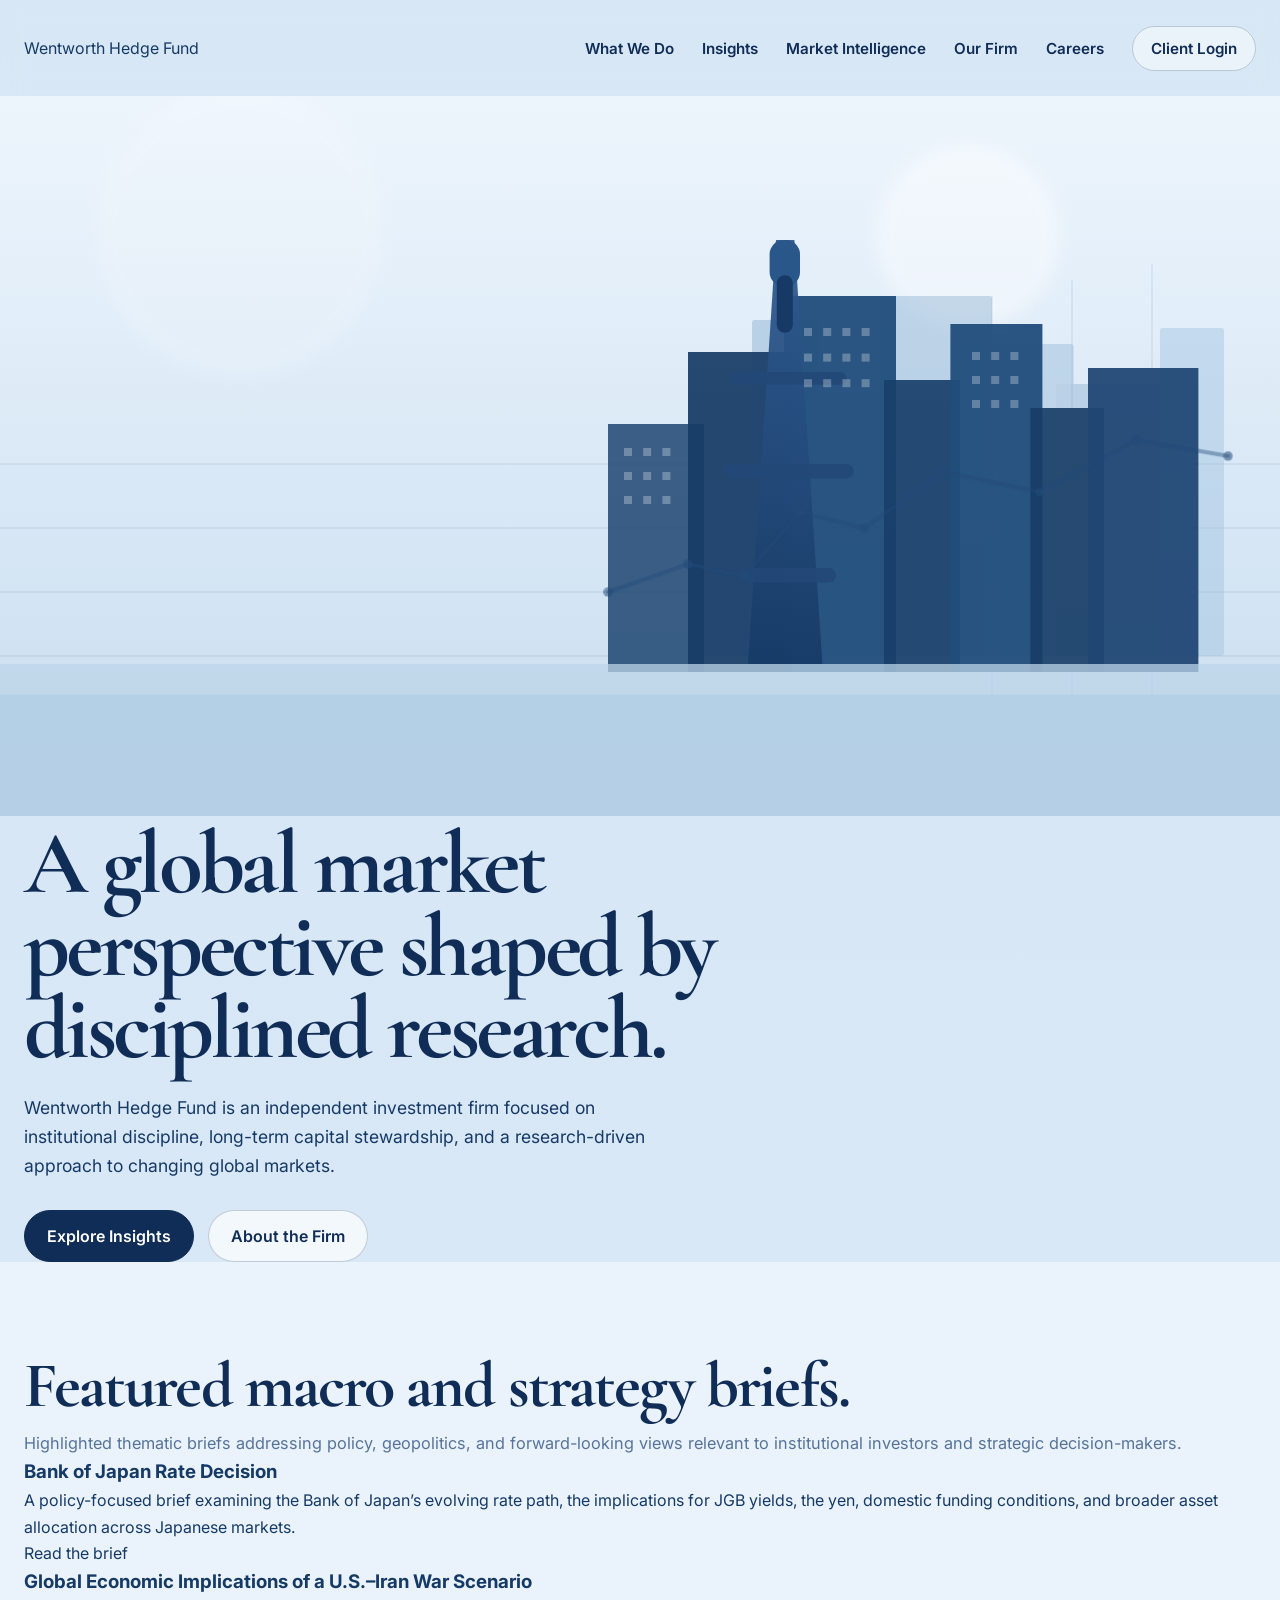
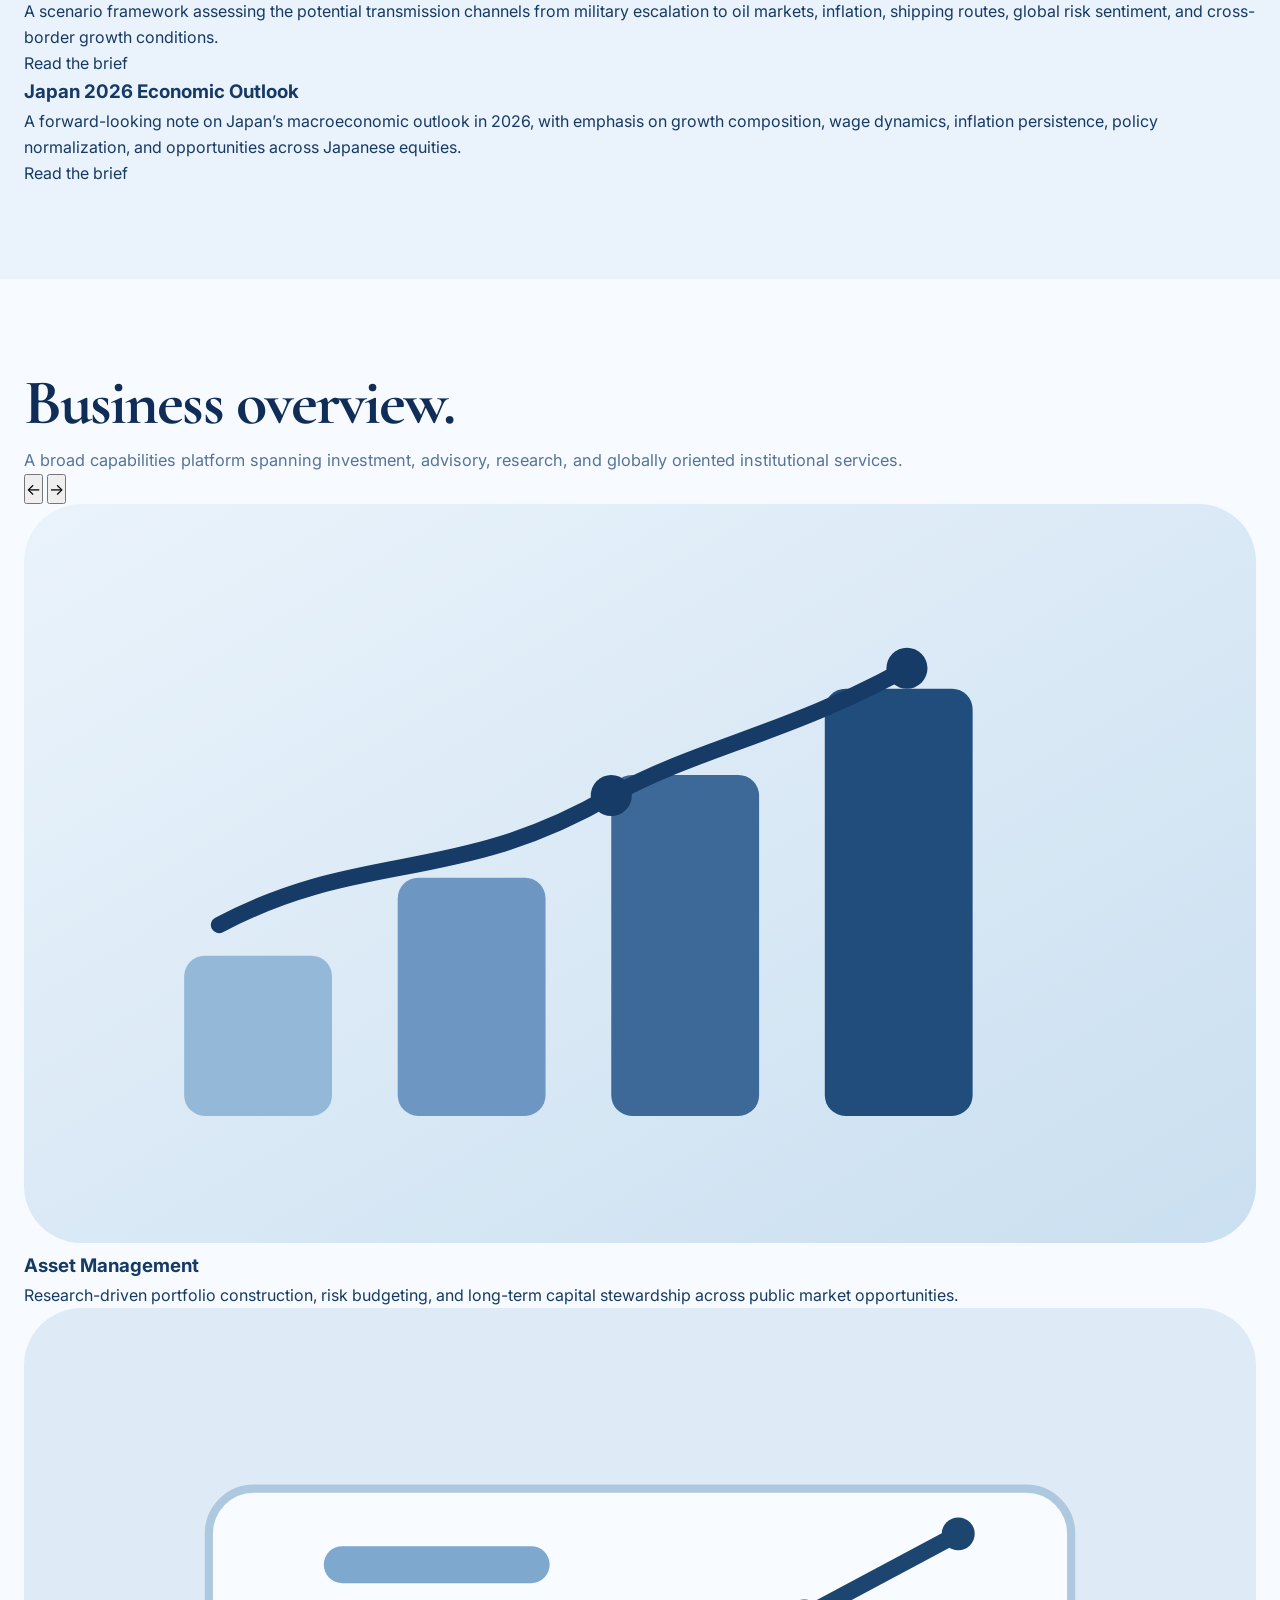
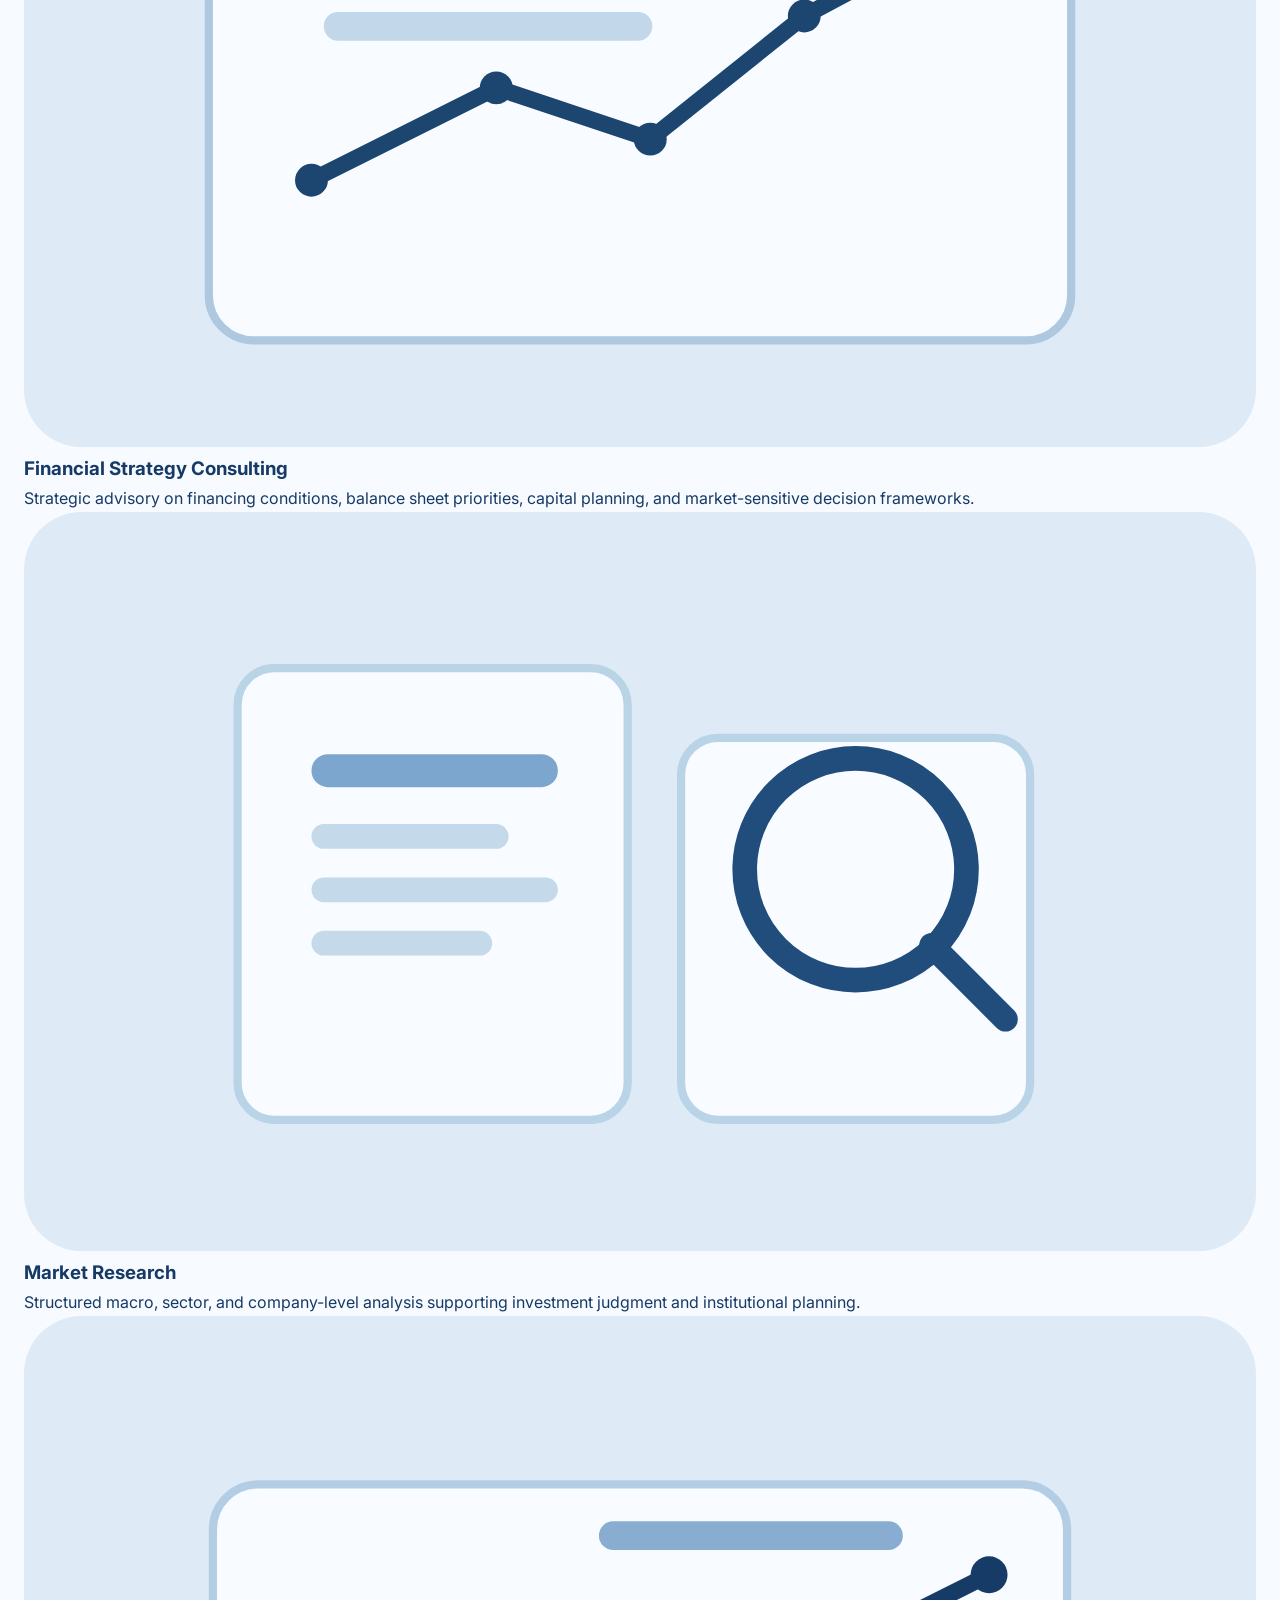
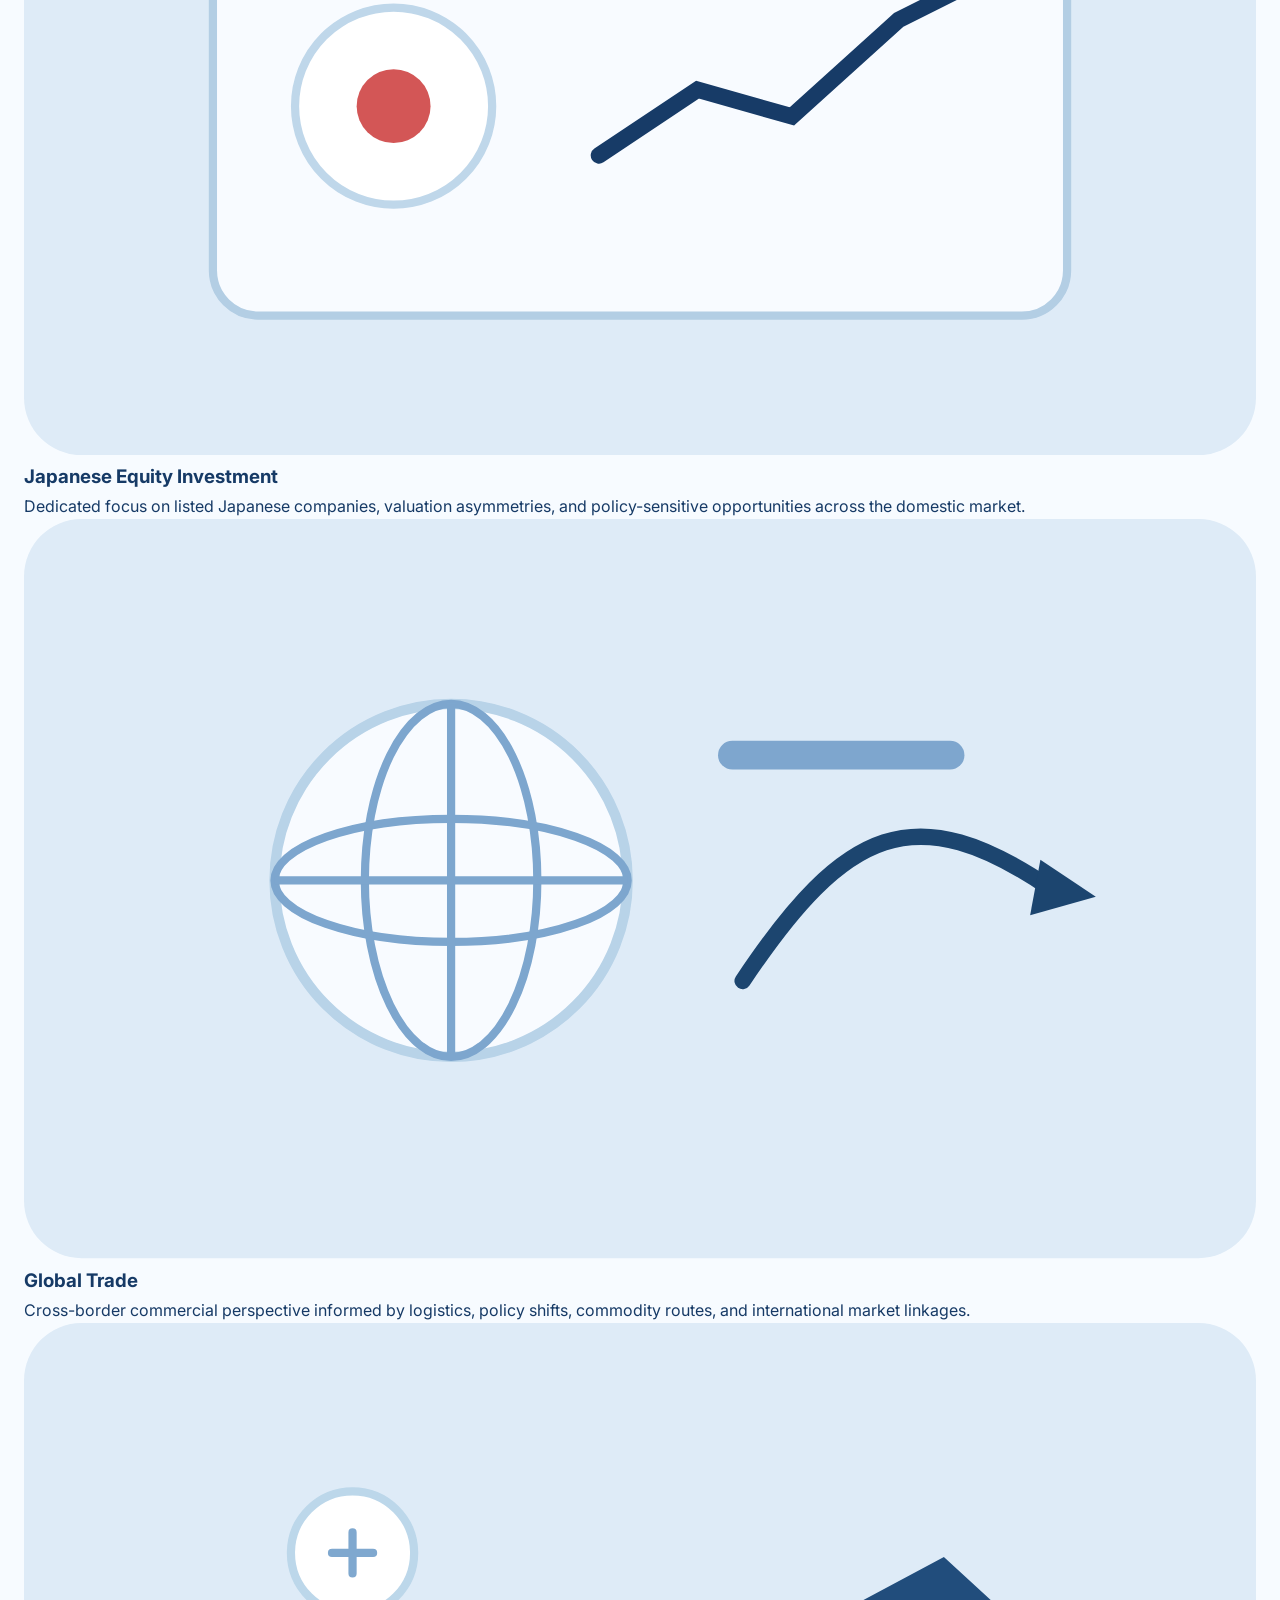
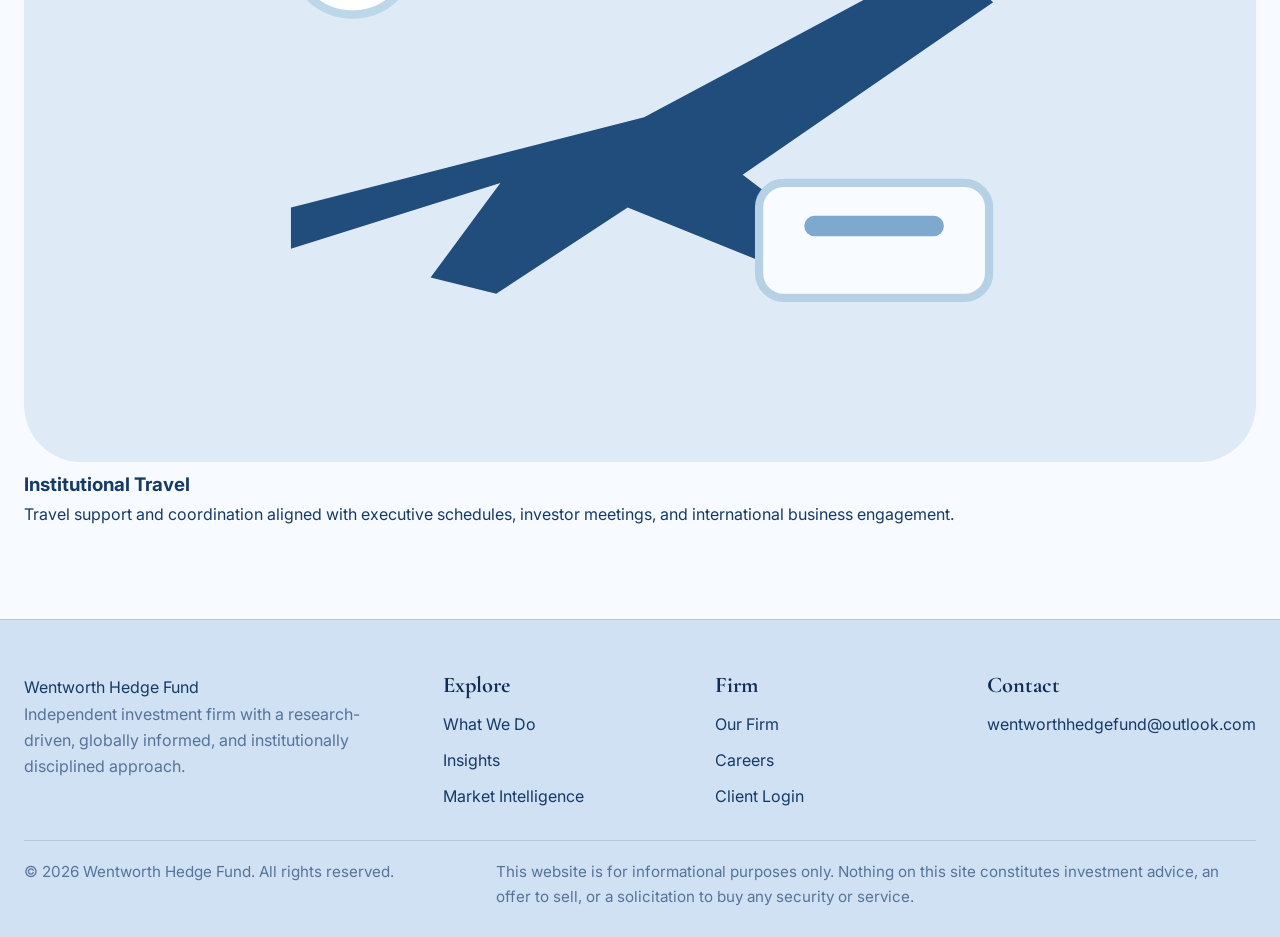
==== commit 9e7905e6: "Update index.html" ====
--- a/index.html
+++ b/index.html
@@ -6,14 +6,13 @@
   <title>Wentworth Hedge Fund</title>
   <meta
     name="description"
-    content="Wentworth Hedge Fund is a research-driven investment firm with a global market perspective and disciplined institutional approach."
+    content="Wentworth Hedge Fund is an independent investment firm with a research-driven approach, institutional discipline, and a global market perspective."
   />
 
-  <!-- Fonts -->
   <link rel="preconnect" href="https://fonts.googleapis.com" />
   <link rel="preconnect" href="https://fonts.gstatic.com" crossorigin />
   <link
-    href="https://fonts.googleapis.com/css2?family=Cormorant+Garamond:wght@400;500;600;700&family=Inter:wght@400;500;600;700&display=swap"
+    href="https://fonts.googleapis.com/css2?family=Cormorant+Garamond:wght@500;600;700&family=Inter:wght@400;500;600;700&display=swap"
     rel="stylesheet"
   />
 
@@ -23,14 +22,11 @@
   <header class="site-header">
     <div class="container header-inner">
       <a href="./index.html" class="brand-link" aria-label="Wentworth Hedge Fund home">
-        <img
-          src="./images/wentworth-logo.png"
-          alt="Wentworth Hedge Fund"
-          class="brand-logo"
-        />
+        <span class="brand-line-1">Wentworth</span>
+        <span class="brand-line-2">Hedge Fund</span>
       </a>
 
-      <button class="menu-toggle" aria-expanded="false" aria-controls="navMenu" aria-label="Open menu">
+      <button class="menu-toggle" aria-expanded="false" aria-controls="navMenu" aria-label="Open navigation">
         <span></span>
         <span></span>
         <span></span>
@@ -50,20 +46,132 @@
   </header>
 
   <main>
-    <section class="hero hero-home">
-      <div class="hero-overlay"></div>
-      <div class="container hero-content-wrap">
+    <!-- Hero -->
+    <section class="hero-home">
+      <div class="hero-scene" aria-hidden="true">
+        <svg viewBox="0 0 1600 900" preserveAspectRatio="xMidYMid slice" role="presentation">
+          <defs>
+            <linearGradient id="skyGradient" x1="0" y1="0" x2="0" y2="1">
+              <stop offset="0%" stop-color="#edf5fc"/>
+              <stop offset="55%" stop-color="#d9e8f6"/>
+              <stop offset="100%" stop-color="#c8ddef"/>
+            </linearGradient>
+
+            <linearGradient id="glassGradient" x1="0" y1="0" x2="1" y2="1">
+              <stop offset="0%" stop-color="#9dc1e0" stop-opacity="0.48"/>
+              <stop offset="100%" stop-color="#7da6ce" stop-opacity="0.18"/>
+            </linearGradient>
+
+            <linearGradient id="towerGradient" x1="0" y1="0" x2="0" y2="1">
+              <stop offset="0%" stop-color="#2f5a8f"/>
+              <stop offset="100%" stop-color="#173b67"/>
+            </linearGradient>
+
+            <filter id="softBlur">
+              <feGaussianBlur stdDeviation="10"/>
+            </filter>
+          </defs>
+
+          <rect width="1600" height="900" fill="url(#skyGradient)"/>
+
+          <!-- soft light -->
+          <circle cx="1210" cy="175" r="115" fill="#ffffff" opacity="0.42" filter="url(#softBlur)"/>
+          <circle cx="300" cy="170" r="180" fill="#ffffff" opacity="0.16" filter="url(#softBlur)"/>
+
+          <!-- subtle finance grid -->
+          <g opacity="0.18" stroke="#234978" stroke-width="1">
+            <line x1="0" y1="700" x2="1600" y2="700"/>
+            <line x1="0" y1="620" x2="1600" y2="620"/>
+            <line x1="0" y1="540" x2="1600" y2="540"/>
+            <line x1="0" y1="460" x2="1600" y2="460"/>
+            <line x1="1240" y1="250" x2="1240" y2="760"/>
+            <line x1="1340" y1="230" x2="1340" y2="760"/>
+            <line x1="1440" y1="210" x2="1440" y2="760"/>
+          </g>
+
+          <!-- distant buildings -->
+          <g opacity="0.42">
+            <rect x="860" y="340" width="90" height="360" rx="3" fill="#8fb4d5"/>
+            <rect x="940" y="280" width="82" height="420" rx="3" fill="#84abd0"/>
+            <rect x="1015" y="370" width="100" height="330" rx="3" fill="#97bbda"/>
+            <rect x="1100" y="250" width="140" height="450" rx="3" fill="#89afd1"/>
+            <rect x="1230" y="310" width="112" height="390" rx="3" fill="#93b8d8"/>
+            <rect x="1320" y="360" width="160" height="340" rx="3" fill="#8aaed0"/>
+            <rect x="1450" y="290" width="80" height="410" rx="3" fill="#9dc1e0"/>
+          </g>
+
+          <!-- main skyline -->
+          <g>
+            <rect x="760" y="410" width="120" height="310" fill="#204774" opacity="0.86"/>
+            <rect x="860" y="320" width="130" height="400" fill="#173c67" opacity="0.92"/>
+            <rect x="980" y="250" width="140" height="470" fill="#214d7c" opacity="0.95"/>
+            <rect x="1105" y="355" width="95" height="365" fill="#183f6b" opacity="0.92"/>
+            <rect x="1188" y="285" width="115" height="435" fill="#214d7c" opacity="0.95"/>
+            <rect x="1288" y="390" width="92" height="330" fill="#173c67" opacity="0.9"/>
+            <rect x="1360" y="340" width="138" height="380" fill="#204774" opacity="0.94"/>
+          </g>
+
+          <!-- tokyo tower inspired -->
+          <g transform="translate(905,180)">
+            <polygon points="65,0 88,0 123,530 30,530" fill="url(#towerGradient)" opacity="0.94"/>
+            <rect x="8" y="165" width="145" height="16" rx="8" fill="#234978" opacity="0.9"/>
+            <rect x="0" y="280" width="162" height="18" rx="9" fill="#234978" opacity="0.9"/>
+            <rect x="20" y="410" width="120" height="18" rx="9" fill="#234978" opacity="0.9"/>
+            <rect x="57" y="0" width="38" height="58" rx="18" fill="#2a5789"/>
+            <rect x="66" y="44" width="20" height="72" rx="10" fill="#163965"/>
+          </g>
+
+          <!-- windows -->
+          <g fill="#ffffff" opacity="0.28">
+            <g transform="translate(780,440)">
+              <rect x="0" y="0" width="10" height="10"/><rect x="24" y="0" width="10" height="10"/><rect x="48" y="0" width="10" height="10"/>
+              <rect x="0" y="30" width="10" height="10"/><rect x="24" y="30" width="10" height="10"/><rect x="48" y="30" width="10" height="10"/>
+              <rect x="0" y="60" width="10" height="10"/><rect x="24" y="60" width="10" height="10"/><rect x="48" y="60" width="10" height="10"/>
+            </g>
+            <g transform="translate(1005,290)">
+              <rect x="0" y="0" width="10" height="10"/><rect x="24" y="0" width="10" height="10"/><rect x="48" y="0" width="10" height="10"/><rect x="72" y="0" width="10" height="10"/>
+              <rect x="0" y="32" width="10" height="10"/><rect x="24" y="32" width="10" height="10"/><rect x="48" y="32" width="10" height="10"/><rect x="72" y="32" width="10" height="10"/>
+              <rect x="0" y="64" width="10" height="10"/><rect x="24" y="64" width="10" height="10"/><rect x="48" y="64" width="10" height="10"/><rect x="72" y="64" width="10" height="10"/>
+            </g>
+            <g transform="translate(1215,320)">
+              <rect x="0" y="0" width="10" height="10"/><rect x="24" y="0" width="10" height="10"/><rect x="48" y="0" width="10" height="10"/>
+              <rect x="0" y="30" width="10" height="10"/><rect x="24" y="30" width="10" height="10"/><rect x="48" y="30" width="10" height="10"/>
+              <rect x="0" y="60" width="10" height="10"/><rect x="24" y="60" width="10" height="10"/><rect x="48" y="60" width="10" height="10"/>
+            </g>
+          </g>
+
+          <!-- market line -->
+          <g fill="none" stroke="#244b79" stroke-width="5" opacity="0.42" stroke-linecap="round" stroke-linejoin="round">
+            <path d="M760 620 L860 585 L930 600 L1000 520 L1080 540 L1180 470 L1300 495 L1420 430 L1535 450"/>
+          </g>
+          <g fill="#244b79" opacity="0.52">
+            <circle cx="760" cy="620" r="6"/>
+            <circle cx="860" cy="585" r="6"/>
+            <circle cx="930" cy="600" r="6"/>
+            <circle cx="1000" cy="520" r="6"/>
+            <circle cx="1080" cy="540" r="6"/>
+            <circle cx="1180" cy="470" r="6"/>
+            <circle cx="1300" cy="495" r="6"/>
+            <circle cx="1420" cy="430" r="6"/>
+            <circle cx="1535" cy="450" r="6"/>
+          </g>
+
+          <!-- foreground base -->
+          <rect x="0" y="710" width="1600" height="190" fill="#bdd6ea" opacity="0.74"/>
+          <rect x="0" y="748" width="1600" height="152" fill="#aac9e3" opacity="0.52"/>
+        </svg>
+      </div>
+
+      <div class="container hero-inner">
         <div class="hero-copy">
-          <p class="eyebrow">Wentworth Hedge Fund</p>
           <h1 class="hero-title">
             A global market perspective shaped by disciplined research.
           </h1>
           <p class="hero-description">
-            Wentworth Hedge Fund is an independent investment firm focused on
-            institutional discipline, long-term capital stewardship, and a research-driven
-            approach to changing global markets.
+            Wentworth Hedge Fund is an independent investment firm focused on institutional
+            discipline, long-term capital stewardship, and a research-driven approach to
+            changing global markets.
           </p>
-
           <div class="hero-actions">
             <a href="./pages/insights.html" class="btn btn-primary">Explore Insights</a>
             <a href="./pages/our-firm.html" class="btn btn-secondary">About the Firm</a>
@@ -72,81 +180,220 @@
       </div>
     </section>
 
+    <!-- Featured macro / research cards -->
     <section class="section section-soft">
       <div class="container">
-        <div class="section-header">
-          <p class="section-kicker">Stay Informed</p>
-          <h2 class="section-title">A cleaner institutional presentation.</h2>
+        <div class="section-head">
+          <h2 class="section-title">Featured macro and strategy briefs.</h2>
           <p class="section-description">
-            We have restructured the site so each navigation item opens its own page,
-            while the home page stays focused on brand, positioning, and selected highlights.
+            Highlighted thematic briefs addressing policy, geopolitics, and forward-looking
+            views relevant to institutional investors and strategic decision-makers.
           </p>
         </div>
 
-        <div class="content-grid three-up">
-          <article class="content-card">
-            <p class="card-label">What We Do</p>
-            <h3>Investment and market capabilities</h3>
+        <div class="feature-grid">
+          <article class="feature-card">
+            <h3>Bank of Japan Rate Decision</h3>
             <p>
-              Review our platform across asset management, Japanese equities,
-              quantitative strategies, capital markets, financing, and global operations.
+              A policy-focused brief examining the Bank of Japan’s evolving rate path,
+              the implications for JGB yields, the yen, domestic funding conditions,
+              and broader asset allocation across Japanese markets.
             </p>
-            <a href="./pages/what-we-do.html" class="text-link">Open page</a>
+            <a href="./pages/boj-rate-decision.html" class="card-button">Read the brief</a>
           </article>
 
-          <article class="content-card">
-            <p class="card-label">Insights</p>
-            <h3>Research perspectives and market commentary</h3>
+          <article class="feature-card">
+            <h3>Global Economic Implications of a U.S.–Iran War Scenario</h3>
             <p>
-              Explore macroeconomics, geopolitics & trade, digital assets & AI,
-              and market commentary in a cleaner editorial layout.
+              A scenario framework assessing the potential transmission channels from
+              military escalation to oil markets, inflation, shipping routes, global
+              risk sentiment, and cross-border growth conditions.
             </p>
-            <a href="./pages/insights.html" class="text-link">Open page</a>
+            <a href="./pages/us-iran-global-impact.html" class="card-button">Read the brief</a>
           </article>
 
-          <article class="content-card">
-            <p class="card-label">Our Firm</p>
-            <h3>Rigor, discipline, and long-term orientation</h3>
+          <article class="feature-card">
+            <h3>Japan 2026 Economic Outlook</h3>
             <p>
-              Learn more about our mission, firm culture, risk management framework,
-              and global perspective.
+              A forward-looking note on Japan’s macroeconomic outlook in 2026, with
+              emphasis on growth composition, wage dynamics, inflation persistence,
+              policy normalization, and opportunities across Japanese equities.
             </p>
-            <a href="./pages/our-firm.html" class="text-link">Open page</a>
+            <a href="./pages/japan-2026-outlook.html" class="card-button">Read the brief</a>
           </article>
         </div>
       </div>
     </section>
 
+    <!-- Business slider -->
     <section class="section section-light">
       <div class="container">
-        <div class="section-header">
-          <p class="section-kicker">Firm Snapshot</p>
-          <h2 class="section-title">A more refined visual direction.</h2>
+        <div class="section-head section-head-split">
+          <div>
+            <h2 class="section-title">Business overview.</h2>
+            <p class="section-description">
+              A broad capabilities platform spanning investment, advisory, research,
+              and globally oriented institutional services.
+            </p>
+          </div>
+
+          <div class="carousel-controls" aria-label="Business slider controls">
+            <button class="carousel-arrow" id="businessPrev" aria-label="Previous business card">
+              <span>←</span>
+            </button>
+            <button class="carousel-arrow" id="businessNext" aria-label="Next business card">
+              <span>→</span>
+            </button>
+          </div>
         </div>
 
-        <div class="content-grid three-up">
-          <article class="simple-card">
-            <h3>Research-Driven</h3>
-            <p>
-              Our process emphasizes structured analysis, measured judgment,
-              and a global market lens.
-            </p>
-          </article>
-
-          <article class="simple-card">
-            <h3>Institutional Mindset</h3>
-            <p>
-              We focus on risk discipline, capital stewardship, and professional communication.
-            </p>
-          </article>
-
-          <article class="simple-card">
-            <h3>Long-Term Orientation</h3>
-            <p>
-              We believe durable relationships are built through consistency,
-              clarity, and a disciplined investment process.
-            </p>
-          </article>
+        <div class="business-carousel">
+          <div class="business-track" id="businessTrack">
+            <!-- 1 Asset Management -->
+            <article class="business-card">
+              <div class="business-art">
+                <svg viewBox="0 0 600 360" role="presentation">
+                  <defs>
+                    <linearGradient id="g1" x1="0" y1="0" x2="1" y2="1">
+                      <stop offset="0%" stop-color="#eaf3fb"/>
+                      <stop offset="100%" stop-color="#cadff0"/>
+                    </linearGradient>
+                  </defs>
+                  <rect width="600" height="360" rx="28" fill="url(#g1)"/>
+                  <rect x="78" y="220" width="72" height="78" rx="10" fill="#94b8d8"/>
+                  <rect x="182" y="182" width="72" height="116" rx="10" fill="#6d97c2"/>
+                  <rect x="286" y="132" width="72" height="166" rx="10" fill="#3d6998"/>
+                  <rect x="390" y="90" width="72" height="208" rx="10" fill="#214d7c"/>
+                  <path d="M95 205 C165 168, 210 186, 286 142 C330 118, 372 112, 430 80" fill="none" stroke="#173b67" stroke-width="8" stroke-linecap="round"/>
+                  <circle cx="430" cy="80" r="10" fill="#173b67"/>
+                  <circle cx="286" cy="142" r="10" fill="#173b67"/>
+                </svg>
+              </div>
+              <div class="business-body">
+                <h3>Asset Management</h3>
+                <p>
+                  Research-driven portfolio construction, risk budgeting, and long-term
+                  capital stewardship across public market opportunities.
+                </p>
+              </div>
+            </article>
+
+            <!-- 2 Financial Strategy Consulting -->
+            <article class="business-card">
+              <div class="business-art">
+                <svg viewBox="0 0 600 360" role="presentation">
+                  <rect width="600" height="360" rx="28" fill="#deebf7"/>
+                  <rect x="90" y="88" width="420" height="220" rx="22" fill="#f8fbff" stroke="#adc8df" stroke-width="4"/>
+                  <path d="M140 230 L230 185 L305 210 L380 150 L455 110" fill="none" stroke="#1c456f" stroke-width="8" stroke-linecap="round" stroke-linejoin="round"/>
+                  <circle cx="140" cy="230" r="8" fill="#1c456f"/>
+                  <circle cx="230" cy="185" r="8" fill="#1c456f"/>
+                  <circle cx="305" cy="210" r="8" fill="#1c456f"/>
+                  <circle cx="380" cy="150" r="8" fill="#1c456f"/>
+                  <circle cx="455" cy="110" r="8" fill="#1c456f"/>
+                  <rect x="146" y="116" width="110" height="18" rx="9" fill="#7fa8cf"/>
+                  <rect x="146" y="148" width="160" height="14" rx="7" fill="#c2d8ea"/>
+                </svg>
+              </div>
+              <div class="business-body">
+                <h3>Financial Strategy Consulting</h3>
+                <p>
+                  Strategic advisory on financing conditions, balance sheet priorities,
+                  capital planning, and market-sensitive decision frameworks.
+                </p>
+              </div>
+            </article>
+
+            <!-- 3 Market Research -->
+            <article class="business-card">
+              <div class="business-art">
+                <svg viewBox="0 0 600 360" role="presentation">
+                  <rect width="600" height="360" rx="28" fill="#deebf7"/>
+                  <rect x="104" y="76" width="190" height="220" rx="18" fill="#f8fbff" stroke="#b9d3e7" stroke-width="4"/>
+                  <rect x="320" y="110" width="170" height="186" rx="18" fill="#f8fbff" stroke="#b9d3e7" stroke-width="4"/>
+                  <rect x="140" y="118" width="120" height="16" rx="8" fill="#7da6ce"/>
+                  <rect x="140" y="152" width="96" height="12" rx="6" fill="#c4d9ea"/>
+                  <rect x="140" y="178" width="120" height="12" rx="6" fill="#c4d9ea"/>
+                  <rect x="140" y="204" width="88" height="12" rx="6" fill="#c4d9ea"/>
+                  <circle cx="405" cy="174" r="54" fill="none" stroke="#214d7c" stroke-width="12"/>
+                  <line x1="442" y1="211" x2="478" y2="247" stroke="#214d7c" stroke-width="12" stroke-linecap="round"/>
+                </svg>
+              </div>
+              <div class="business-body">
+                <h3>Market Research</h3>
+                <p>
+                  Structured macro, sector, and company-level analysis supporting
+                  investment judgment and institutional planning.
+                </p>
+              </div>
+            </article>
+
+            <!-- 4 Japanese Equities -->
+            <article class="business-card">
+              <div class="business-art">
+                <svg viewBox="0 0 600 360" role="presentation">
+                  <rect width="600" height="360" rx="28" fill="#deebf7"/>
+                  <rect x="92" y="82" width="416" height="210" rx="22" fill="#f8fbff" stroke="#b3cee4" stroke-width="4"/>
+                  <circle cx="180" cy="190" r="48" fill="#ffffff" stroke="#bfd7ea" stroke-width="4"/>
+                  <circle cx="180" cy="190" r="18" fill="#d35656"/>
+                  <path d="M280 214 L328 182 L374 195 L426 148 L470 126" fill="none" stroke="#173b67" stroke-width="8" stroke-linecap="round"/>
+                  <circle cx="470" cy="126" r="9" fill="#173b67"/>
+                  <rect x="280" y="100" width="148" height="14" rx="7" fill="#88add0"/>
+                </svg>
+              </div>
+              <div class="business-body">
+                <h3>Japanese Equity Investment</h3>
+                <p>
+                  Dedicated focus on listed Japanese companies, valuation asymmetries,
+                  and policy-sensitive opportunities across the domestic market.
+                </p>
+              </div>
+            </article>
+
+            <!-- 5 Global Trade -->
+            <article class="business-card">
+              <div class="business-art">
+                <svg viewBox="0 0 600 360" role="presentation">
+                  <rect width="600" height="360" rx="28" fill="#deebf7"/>
+                  <circle cx="208" cy="176" r="86" fill="#f8fbff" stroke="#b8d3e8" stroke-width="5"/>
+                  <ellipse cx="208" cy="176" rx="86" ry="30" fill="none" stroke="#7da6ce" stroke-width="4"/>
+                  <ellipse cx="208" cy="176" rx="42" ry="86" fill="none" stroke="#7da6ce" stroke-width="4"/>
+                  <line x1="122" y1="176" x2="294" y2="176" stroke="#7da6ce" stroke-width="4"/>
+                  <line x1="208" y1="90" x2="208" y2="262" stroke="#7da6ce" stroke-width="4"/>
+                  <path d="M350 225 C400 150, 434 135, 500 180" fill="none" stroke="#1c456f" stroke-width="8" stroke-linecap="round"/>
+                  <polygon points="495,166 522,184 490,193" fill="#1c456f"/>
+                  <rect x="338" y="108" width="120" height="14" rx="7" fill="#7ea6ce"/>
+                </svg>
+              </div>
+              <div class="business-body">
+                <h3>Global Trade</h3>
+                <p>
+                  Cross-border commercial perspective informed by logistics, policy shifts,
+                  commodity routes, and international market linkages.
+                </p>
+              </div>
+            </article>
+
+            <!-- 6 Institutional Travel -->
+            <article class="business-card">
+              <div class="business-art">
+                <svg viewBox="0 0 600 360" role="presentation">
+                  <rect width="600" height="360" rx="28" fill="#deebf7"/>
+                  <path d="M130 236 L302 192 L448 114 L472 136 L350 220 L392 252 L366 265 L294 236 L230 278 L198 270 L232 224 L130 256 Z" fill="#214d7c"/>
+                  <circle cx="160" cy="112" r="30" fill="#ffffff" stroke="#bcd7ea" stroke-width="4"/>
+                  <path d="M150 112 L170 112 M160 102 L160 122" stroke="#7fa8cf" stroke-width="4" stroke-linecap="round"/>
+                  <rect x="358" y="224" width="112" height="56" rx="12" fill="#f8fbff" stroke="#b6d0e5" stroke-width="4"/>
+                  <rect x="380" y="240" width="68" height="10" rx="5" fill="#7fa8cf"/>
+                </svg>
+              </div>
+              <div class="business-body">
+                <h3>Institutional Travel</h3>
+                <p>
+                  Travel support and coordination aligned with executive schedules,
+                  investor meetings, and international business engagement.
+                </p>
+              </div>
+            </article>
+          </div>
         </div>
       </div>
     </section>
@@ -155,11 +402,10 @@
   <footer class="site-footer">
     <div class="container footer-grid">
       <div class="footer-brand-block">
-        <img
-          src="./images/wentworth-logo.png"
-          alt="Wentworth Hedge Fund"
-          class="footer-logo"
-        />
+        <a href="./index.html" class="brand-link footer-brand-link">
+          <span class="brand-line-1">Wentworth</span>
+          <span class="brand-line-2">Hedge Fund</span>
+        </a>
         <p class="footer-text">
           Independent investment firm with a research-driven, globally informed,
           and institutionally disciplined approach.
--- a/css/style.css
+++ b/css/style.css
@@ -1,31 +1,27 @@
-/* =========================================
-   Wentworth Hedge Fund - Global Styles
-========================================= */
-
 :root {
-  --color-navy: #07131f;
-  --color-navy-deep: #04101a;
-  --color-navy-soft: #0c1b2c;
-  --color-slate: #dfe5ec;
-  --color-gray: #9aa7b5;
-  --color-line: rgba(255, 255, 255, 0.12);
-  --color-line-dark: rgba(7, 19, 31, 0.12);
-  --color-white: #ffffff;
-  --color-off-white: #f5f7fa;
-  --color-gold: #c9a45c;
-  --color-gold-soft: #e3c88b;
-  --color-text-dark: #12202d;
-  --shadow-soft: 0 20px 60px rgba(5, 16, 28, 0.18);
-  --shadow-panel: 0 20px 80px rgba(0, 0, 0, 0.25);
-  --container-width: 1240px;
-  --header-height: 88px;
+  --sky-1: #d9e8f6;
+  --sky-2: #cfe1f2;
+  --sky-3: #eaf3fb;
+  --sky-4: #f7fbff;
+  --navy: #102d57;
+  --navy-deep: #0b2244;
+  --text: #163a66;
+  --muted: #56739a;
+  --white: #ffffff;
+  --line: rgba(16, 45, 87, 0.14);
+  --line-strong: rgba(16, 45, 87, 0.22);
+  --shadow: 0 14px 40px rgba(16, 45, 87, 0.08);
   --radius-lg: 28px;
-  --radius-md: 20px;
+  --radius-md: 22px;
   --radius-sm: 14px;
+  --container: 1240px;
+  --header-height: 96px;
   --transition: 0.25s ease;
 }
 
-/* Reset */
+/* =========================
+   Reset
+========================= */
 * {
   margin: 0;
   padding: 0;
@@ -37,15 +33,15 @@
 }
 
 body {
-  font-family: Arial, Helvetica, sans-serif;
-  color: var(--color-text-dark);
-  background: var(--color-off-white);
-  line-height: 1.6;
+  font-family: "Inter", Arial, sans-serif;
+  background: var(--sky-1);
+  color: var(--text);
+  line-height: 1.65;
 }
 
 img {
+  display: block;
   max-width: 100%;
-  display: block;
 }
 
 a {
@@ -63,31 +59,27 @@
 }
 
 .container {
-  width: min(var(--container-width), calc(100% - 48px));
+  width: min(var(--container), calc(100% - 48px));
   margin: 0 auto;
 }
 
-/* =========================================
+/* =========================
    Header
-========================================= */
-
+========================= */
 .site-header {
   position: fixed;
-  top: 0;
-  left: 0;
-  width: 100%;
+  inset: 0 0 auto 0;
   height: var(--header-height);
   z-index: 1000;
-  background: rgba(7, 19, 31, 0.25);
-  backdrop-filter: blur(14px);
+  background: rgba(217, 232, 246, 0.82);
+  backdrop-filter: blur(12px);
   border-bottom: 1px solid transparent;
   transition: var(--transition);
 }
 
-.site-header.scrolled,
-.inner-page .site-header {
-  background: rgba(7, 19, 31, 0.92);
-  border-bottom: 1px solid var(--color-line);
+.site-header.scrolled {
+  border-bottom: 1px solid var(--line);
+  box-shadow: 0 6px 20px rgba(16, 45, 87, 0.04);
 }
 
 .header-inner {
@@ -98,25 +90,14 @@
   gap: 24px;
 }
 
-.site-brand {
-  display: inline-flex;
-  flex-direction: column;
-  gap: 2px;
-  color: var(--color-white);
+.brand-link {
   flex-shrink: 0;
 }
 
-.brand-main {
-  font-size: 1.7rem;
-  font-weight: 700;
-  letter-spacing: -0.03em;
-}
-
-.brand-sub {
-  font-size: 0.75rem;
-  letter-spacing: 0.28em;
-  text-transform: uppercase;
-  color: var(--color-gold-soft);
+.brand-logo {
+  height: 78px;
+  width: auto;
+  object-fit: contain;
 }
 
 .site-nav {
@@ -126,135 +107,134 @@
 .nav-menu {
   display: flex;
   align-items: center;
-  gap: 30px;
+  gap: 28px;
 }
 
 .nav-link {
-  position: relative;
-  color: rgba(255, 255, 255, 0.92);
-  font-size: 0.96rem;
+  color: var(--navy);
+  font-size: 0.95rem;
+  font-weight: 600;
   transition: var(--transition);
 }
 
 .nav-link:hover,
 .nav-link.active {
-  color: var(--color-white);
-}
-
-.nav-link.active::after,
-.nav-link:hover::after {
-  content: "";
-  position: absolute;
-  left: 0;
-  bottom: -8px;
-  width: 100%;
-  height: 1px;
-  background: var(--color-gold);
-}
-
-.nav-link-button {
-  padding: 10px 16px;
-  border: 1px solid rgba(255, 255, 255, 0.28);
+  color: var(--navy-deep);
+  opacity: 0.75;
+}
+
+.nav-pill {
+  padding: 12px 18px;
+  border: 1px solid var(--line-strong);
   border-radius: 999px;
-}
-
-.nav-link-button::after {
-  display: none;
-}
-
-.nav-link-button:hover,
-.nav-link-button.active {
-  background: rgba(255, 255, 255, 0.08);
-  border-color: rgba(255, 255, 255, 0.5);
+  background: rgba(255, 255, 255, 0.45);
+}
+
+.nav-pill:hover,
+.nav-pill.active {
+  background: rgba(255, 255, 255, 0.75);
+  opacity: 1;
 }
 
 .menu-toggle {
   display: none;
   width: 46px;
   height: 46px;
-  border-radius: 10px;
-  border: 1px solid rgba(255, 255, 255, 0.18);
-  background: transparent;
+  border: 1px solid var(--line);
+  border-radius: 12px;
+  background: rgba(255, 255, 255, 0.42);
   cursor: pointer;
+  flex-direction: column;
+  justify-content: center;
   align-items: center;
-  justify-content: center;
-  flex-direction: column;
   gap: 5px;
 }
 
 .menu-toggle span {
+  display: block;
   width: 20px;
   height: 2px;
-  background: var(--color-white);
-  display: block;
-}
-
-/* =========================================
-   Hero - Home
-========================================= */
+  background: var(--navy);
+}
+
+/* =========================
+   Hero
+========================= */
+.hero {
+  position: relative;
+  overflow: hidden;
+}
 
 .hero-home {
-  position: relative;
   min-height: 100vh;
-  display: flex;
-  align-items: center;
-  overflow: hidden;
   padding-top: var(--header-height);
   background:
-    linear-gradient(rgba(4, 10, 18, 0.54), rgba(4, 10, 18, 0.65)),
-    url("../images/hero-market.jpg") center center / cover no-repeat,
-    linear-gradient(135deg, #081522 0%, #10243a 48%, #07131f 100%);
-  color: var(--color-white);
+    linear-gradient(rgba(217, 232, 246, 0.42), rgba(217, 232, 246, 0.64)),
+    url("../images/tokyo-cbd.jpg") center center / cover no-repeat,
+    linear-gradient(180deg, var(--sky-2) 0%, var(--sky-1) 100%);
 }
 
 .hero-overlay {
   position: absolute;
   inset: 0;
   background:
-    radial-gradient(circle at 20% 25%, rgba(201, 164, 92, 0.16), transparent 34%),
-    radial-gradient(circle at 78% 70%, rgba(255, 255, 255, 0.07), transparent 25%);
+    radial-gradient(circle at 18% 20%, rgba(255, 255, 255, 0.62), transparent 26%),
+    linear-gradient(180deg, rgba(234, 243, 251, 0.08), rgba(217, 232, 246, 0.12));
   pointer-events: none;
 }
 
-.hero-grid {
+.hero-content-wrap {
   position: relative;
   z-index: 1;
-  width: 100%;
-  display: grid;
-  grid-template-columns: 1.15fr 0.85fr;
-  gap: 48px;
-  align-items: end;
-  padding: 90px 0 70px;
+  min-height: calc(100vh - var(--header-height));
+  display: flex;
+  align-items: center;
+  padding: 70px 0;
+}
+
+.hero-copy {
+  max-width: 760px;
 }
 
 .eyebrow {
-  font-size: 0.84rem;
-  letter-spacing: 0.18em;
+  margin-bottom: 18px;
+  color: var(--navy);
+  font-size: 0.86rem;
+  font-weight: 700;
+  letter-spacing: 0.16em;
   text-transform: uppercase;
-  color: var(--color-gold-soft);
-  margin-bottom: 18px;
-  font-weight: 700;
+}
+
+.hero-title,
+.section-title,
+.content-card h3,
+.simple-card h3,
+.page-title,
+.footer-column h4,
+.login-card h2,
+.info-card h3 {
+  font-family: "Cormorant Garamond", Georgia, serif;
 }
 
 .hero-title {
+  color: var(--navy);
+  font-size: clamp(3.3rem, 7vw, 6rem);
+  line-height: 0.92;
+  letter-spacing: -0.04em;
   max-width: 760px;
-  font-family: Georgia, "Times New Roman", serif;
-  font-size: clamp(3rem, 7vw, 5.5rem);
-  line-height: 0.98;
-  letter-spacing: -0.04em;
-  margin-bottom: 24px;
-}
-
-.hero-text {
+  margin-bottom: 22px;
+}
+
+.hero-description {
   max-width: 640px;
-  font-size: 1.14rem;
-  color: rgba(255, 255, 255, 0.88);
-  margin-bottom: 36px;
+  font-size: 1.1rem;
+  color: var(--text);
+  margin-bottom: 30px;
 }
 
 .hero-actions {
   display: flex;
-  gap: 16px;
+  gap: 14px;
   flex-wrap: wrap;
 }
 
@@ -265,269 +245,219 @@
   min-height: 52px;
   padding: 0 22px;
   border-radius: 999px;
+  font-weight: 600;
+  transition: var(--transition);
+}
+
+.btn-primary {
+  background: var(--navy);
+  color: var(--white);
+  border: 1px solid var(--navy);
+}
+
+.btn-primary:hover {
+  background: var(--navy-deep);
+  border-color: var(--navy-deep);
+  transform: translateY(-2px);
+}
+
+.btn-secondary {
+  background: rgba(255, 255, 255, 0.68);
+  color: var(--navy);
+  border: 1px solid var(--line-strong);
+}
+
+.btn-secondary:hover {
+  background: rgba(255, 255, 255, 0.88);
+  transform: translateY(-2px);
+}
+
+/* =========================
+   Sections
+========================= */
+.section {
+  padding: 92px 0;
+}
+
+.section-soft {
+  background: var(--sky-3);
+}
+
+.section-light {
+  background: var(--sky-4);
+}
+
+.section-header {
+  max-width: 760px;
+  margin-bottom: 38px;
+}
+
+.section-kicker {
+  color: var(--navy);
+  font-size: 0.86rem;
   font-weight: 700;
-  transition: var(--transition);
-}
-
-.btn-light {
-  background: var(--color-white);
-  color: var(--color-navy);
-}
-
-.btn-light:hover {
-  transform: translateY(-2px);
-  background: var(--color-off-white);
-}
-
-.btn-outline-light {
-  border: 1px solid rgba(255, 255, 255, 0.45);
-  color: var(--color-white);
-  background: transparent;
-}
-
-.btn-outline-light:hover {
-  background: rgba(255, 255, 255, 0.08);
-  transform: translateY(-2px);
-}
-
-.hero-panel {
-  background: rgba(255, 255, 255, 0.08);
-  border: 1px solid rgba(255, 255, 255, 0.18);
-  border-radius: var(--radius-lg);
-  backdrop-filter: blur(12px);
-  box-shadow: var(--shadow-panel);
-  padding: 28px;
-}
-
-.hero-panel-item + .hero-panel-item {
-  margin-top: 24px;
-  padding-top: 24px;
-  border-top: 1px solid rgba(255, 255, 255, 0.16);
-}
-
-.hero-panel-label {
-  display: block;
-  font-size: 1.1rem;
-  font-weight: 700;
-  color: var(--color-gold-soft);
-  margin-bottom: 8px;
-}
-
-.hero-panel p {
-  color: rgba(255, 255, 255, 0.84);
-  font-size: 0.98rem;
-}
-
-/* =========================================
-   Sections
-========================================= */
-
-.section {
-  padding: 96px 0;
-}
-
-.light-section {
-  background: #eef2f6;
-}
-
-.white-section {
-  background: var(--color-white);
-}
-
-.dark-section {
-  background: var(--color-navy);
-  color: var(--color-white);
-}
-
-.section-header {
-  max-width: 780px;
-  margin-bottom: 42px;
-}
-
-.section-kicker {
-  font-size: 0.82rem;
+  letter-spacing: 0.16em;
   text-transform: uppercase;
-  letter-spacing: 0.18em;
-  font-weight: 700;
-  color: var(--color-gold);
-  margin-bottom: 12px;
+  margin-bottom: 10px;
 }
 
 .section-title {
-  font-family: Georgia, "Times New Roman", serif;
-  font-size: clamp(2.2rem, 4.8vw, 3.6rem);
-  line-height: 1.05;
+  color: var(--navy);
+  font-size: clamp(2.5rem, 5vw, 4rem);
+  line-height: 1;
   letter-spacing: -0.03em;
   margin-bottom: 12px;
 }
 
 .section-description {
-  font-size: 1.05rem;
-  color: #506070;
-}
-
-/* =========================================
+  font-size: 1.02rem;
+  color: var(--muted);
+}
+
+/* =========================
    Cards
-========================================= */
-
-.feature-grid {
+========================= */
+.content-grid {
   display: grid;
-  grid-template-columns: 1.3fr 1fr 1fr;
   gap: 24px;
 }
 
-.feature-card {
-  background: var(--color-white);
-  border: 1px solid var(--color-line-dark);
+.three-up {
+  grid-template-columns: repeat(3, 1fr);
+}
+
+.content-card,
+.simple-card,
+.info-card,
+.login-card,
+.meta-card {
+  background: rgba(255, 255, 255, 0.7);
+  border: 1px solid var(--line);
+  box-shadow: var(--shadow);
   border-radius: var(--radius-lg);
+}
+
+.content-card,
+.simple-card,
+.info-card,
+.login-card {
   padding: 28px;
-  box-shadow: var(--shadow-soft);
-  min-height: 280px;
-  display: flex;
-  flex-direction: column;
-}
-
-.feature-card-large {
-  min-height: 360px;
-}
-
-.card-kicker {
+}
+
+.card-label {
+  color: var(--navy);
   font-size: 0.82rem;
+  font-weight: 700;
+  letter-spacing: 0.14em;
   text-transform: uppercase;
+  margin-bottom: 12px;
+}
+
+.content-card h3 {
+  color: var(--navy);
+  font-size: 2rem;
+  line-height: 1.04;
+  margin-bottom: 14px;
+}
+
+.content-card p,
+.simple-card p,
+.info-card p,
+.login-card p,
+.meta-card p {
+  color: var(--muted);
+}
+
+.text-link {
+  display: inline-block;
+  margin-top: 18px;
+  font-weight: 600;
+  color: var(--navy);
+}
+
+.text-link:hover {
+  opacity: 0.75;
+}
+
+.simple-card h3,
+.info-card h3 {
+  color: var(--navy);
+  font-size: 1.8rem;
+  line-height: 1.05;
+  margin-bottom: 12px;
+}
+
+/* =========================
+   Inner page hero
+========================= */
+.page-hero {
+  padding-top: calc(var(--header-height) + 70px);
+  padding-bottom: 76px;
+  background: linear-gradient(180deg, var(--sky-2) 0%, var(--sky-3) 100%);
+  border-bottom: 1px solid var(--line);
+}
+
+.page-hero-inner {
+  max-width: 860px;
+}
+
+.page-kicker {
+  color: var(--navy);
+  font-size: 0.86rem;
+  font-weight: 700;
   letter-spacing: 0.16em;
-  font-weight: 700;
-  color: #5c6b7b;
+  text-transform: uppercase;
+  margin-bottom: 12px;
+}
+
+.page-title {
+  color: var(--navy);
+  font-size: clamp(3rem, 6vw, 4.8rem);
+  line-height: 0.95;
+  letter-spacing: -0.04em;
   margin-bottom: 14px;
 }
 
-.feature-card h3,
-.simple-card h3,
-.info-card h3,
-.login-card h2 {
-  font-family: Georgia, "Times New Roman", serif;
-  font-size: 2rem;
-  line-height: 1.12;
-  letter-spacing: -0.03em;
-  margin-bottom: 16px;
-  color: var(--color-navy);
-}
-
-.feature-card p,
-.simple-card p,
-.info-card p {
-  color: #506070;
-}
-
-.text-link {
-  margin-top: auto;
-  display: inline-flex;
-  align-items: center;
-  gap: 8px;
-  color: var(--color-navy);
-  font-weight: 700;
-}
-
-.text-link:hover {
-  color: #27476a;
-}
-
-.three-column-grid,
+.page-description {
+  color: var(--muted);
+  font-size: 1.06rem;
+  max-width: 760px;
+}
+
+.page-section {
+  padding: 76px 0 92px;
+}
+
 .info-grid {
   display: grid;
   grid-template-columns: repeat(3, 1fr);
-  gap: 22px;
-}
-
-.simple-card,
-.info-card {
-  background: var(--color-white);
-  border: 1px solid var(--color-line-dark);
-  border-radius: var(--radius-md);
-  padding: 28px;
-  box-shadow: var(--shadow-soft);
-}
-
-.info-card .small-label {
+  gap: 24px;
+}
+
+.small-label {
   display: inline-block;
-  margin-bottom: 12px;
-  font-size: 0.78rem;
-  letter-spacing: 0.15em;
+  color: var(--navy);
+  font-size: 0.8rem;
+  font-weight: 700;
+  letter-spacing: 0.14em;
   text-transform: uppercase;
-  color: var(--color-gold);
-  font-weight: 700;
-}
-
-.info-card h3 {
-  font-size: 1.5rem;
-  margin-bottom: 12px;
-}
-
-.note-box {
-  margin-top: 30px;
-  padding: 18px 22px;
-  background: rgba(201, 164, 92, 0.08);
-  border: 1px solid rgba(201, 164, 92, 0.2);
-  border-radius: 14px;
-  color: #36485a;
-}
-
-.note-box strong {
-  color: var(--color-navy);
-}
-
-/* =========================================
-   Inner Pages
-========================================= */
-
-.inner-page {
-  background: #f3f6f9;
-}
-
-.page-hero {
-  padding-top: calc(var(--header-height) + 80px);
-  padding-bottom: 90px;
-  background:
-    radial-gradient(circle at top right, rgba(201, 164, 92, 0.12), transparent 24%),
-    linear-gradient(135deg, #07131f 0%, #10233a 50%, #08131f 100%);
-  color: var(--color-white);
-}
-
-.page-hero .section-title,
-.page-hero .section-description {
-  color: var(--color-white);
-}
-
-.page-hero .section-description {
-  max-width: 800px;
-  color: rgba(255, 255, 255, 0.82);
-}
-
-.content-block {
-  padding: 80px 0 96px;
-}
-
-/* =========================================
-   Login
-========================================= */
-
-.login-wrap {
+  margin-bottom: 10px;
+}
+
+/* =========================
+   Login page
+========================= */
+.login-layout {
   display: grid;
-  grid-template-columns: 1fr 0.9fr;
-  gap: 28px;
-  align-items: start;
-}
-
-.login-card {
-  background: var(--color-white);
-  border: 1px solid var(--color-line-dark);
-  border-radius: var(--radius-lg);
-  padding: 32px;
-  box-shadow: var(--shadow-soft);
-}
-
-.login-card p {
-  color: #536273;
-  margin-bottom: 20px;
+  grid-template-columns: 1.05fr 0.95fr;
+  gap: 24px;
+}
+
+.login-card h2 {
+  color: var(--navy);
+  font-size: 2.4rem;
+  line-height: 1;
+  margin-bottom: 14px;
 }
 
 .form-group {
@@ -537,94 +467,81 @@
 .form-group label {
   display: block;
   margin-bottom: 8px;
-  font-weight: 700;
-  color: var(--color-navy);
+  font-weight: 600;
+  color: var(--navy);
 }
 
 .form-group input {
   width: 100%;
   height: 50px;
   border-radius: 12px;
-  border: 1px solid #d6dde6;
+  border: 1px solid var(--line);
+  background: rgba(255, 255, 255, 0.92);
+  color: var(--navy);
   padding: 0 14px;
   outline: none;
 }
 
 .form-group input:focus {
-  border-color: #8799ad;
-}
-
-.btn-dark {
+  border-color: var(--navy);
+}
+
+.btn-block {
   width: 100%;
-  background: var(--color-navy);
-  color: var(--color-white);
+  cursor: pointer;
   border: none;
-  cursor: pointer;
-}
-
-.btn-dark:hover {
-  background: #10233a;
-}
-
-.login-meta {
+}
+
+.meta-grid {
   display: grid;
-  gap: 18px;
-}
-
-.meta-box {
-  background: #edf2f7;
-  border: 1px solid #dbe3ec;
-  border-radius: 18px;
+  gap: 20px;
+}
+
+.meta-card {
   padding: 24px;
 }
 
-.meta-box h3 {
+.meta-card h3 {
+  color: var(--navy);
+  margin-bottom: 8px;
   font-size: 1.1rem;
-  margin-bottom: 10px;
-  color: var(--color-navy);
-}
-
-.meta-box p {
-  color: #4f6072;
-}
-
-/* =========================================
+  font-weight: 700;
+}
+
+/* =========================
    Footer
-========================================= */
-
+========================= */
 .site-footer {
-  background: #030b13;
-  color: rgba(255, 255, 255, 0.86);
-  padding-top: 68px;
+  background: #cfe1f2;
+  border-top: 1px solid var(--line);
+  padding-top: 54px;
 }
 
 .footer-grid {
   display: grid;
-  grid-template-columns: 1.4fr 1fr 1fr 1fr;
-  gap: 28px;
-  padding-bottom: 38px;
-  border-bottom: 1px solid rgba(255, 255, 255, 0.1);
-}
-
-.footer-brand {
-  display: inline-block;
-  font-family: Georgia, "Times New Roman", serif;
-  font-size: 1.7rem;
-  color: var(--color-white);
+  grid-template-columns: 1.6fr 1fr 1fr 1fr;
+  gap: 26px;
+  padding-bottom: 30px;
+  border-bottom: 1px solid var(--line);
+}
+
+.footer-logo {
+  height: 86px;
+  width: auto;
+  object-fit: contain;
   margin-bottom: 14px;
 }
 
-.footer-note {
-  color: rgba(255, 255, 255, 0.62);
+.footer-text {
   max-width: 360px;
+  color: var(--muted);
 }
 
 .footer-column h4 {
-  font-size: 0.85rem;
-  letter-spacing: 0.16em;
-  text-transform: uppercase;
-  color: var(--color-gold-soft);
-  margin-bottom: 16px;
+  color: var(--navy);
+  font-size: 1.4rem;
+  line-height: 1;
+  margin-bottom: 14px;
 }
 
 .footer-column li + li {
@@ -632,66 +549,56 @@
 }
 
 .footer-column a {
-  color: rgba(255, 255, 255, 0.82);
+  color: var(--text);
 }
 
 .footer-column a:hover {
-  color: var(--color-white);
+  opacity: 0.75;
 }
 
 .footer-bottom {
-  padding: 24px 0 34px;
+  padding: 18px 0 28px;
   display: flex;
   justify-content: space-between;
-  gap: 24px;
-  align-items: flex-start;
+  gap: 20px;
   flex-wrap: wrap;
+}
+
+.footer-bottom p {
+  color: var(--muted);
+  font-size: 0.95rem;
 }
 
 .footer-legal {
   max-width: 760px;
-  color: rgba(255, 255, 255, 0.56);
-  font-size: 0.92rem;
-}
-
-/* =========================================
+}
+
+/* =========================
    Responsive
-========================================= */
-
+========================= */
 @media (max-width: 1100px) {
-  .hero-grid,
-  .feature-grid,
-  .three-column-grid,
+  .three-up,
   .info-grid,
-  .login-wrap,
-  .footer-grid {
+  .footer-grid,
+  .login-layout {
     grid-template-columns: 1fr;
   }
-
-  .hero-grid {
-    align-items: start;
-  }
-
-  .feature-card-large,
-  .feature-card {
-    min-height: auto;
-  }
-}
-
-@media (max-width: 960px) {
+}
+
+@media (max-width: 980px) {
   .menu-toggle {
     display: inline-flex;
   }
 
   .site-nav {
+    display: none;
     position: absolute;
     top: var(--header-height);
     left: 0;
     width: 100%;
-    background: rgba(7, 19, 31, 0.97);
-    border-top: 1px solid var(--color-line);
-    border-bottom: 1px solid var(--color-line);
-    display: none;
+    background: rgba(217, 232, 246, 0.98);
+    border-top: 1px solid var(--line);
+    border-bottom: 1px solid var(--line);
   }
 
   .site-nav.is-open {
@@ -702,7 +609,7 @@
     flex-direction: column;
     align-items: flex-start;
     gap: 0;
-    padding: 16px 24px;
+    padding: 14px 24px;
   }
 
   .nav-menu li {
@@ -710,75 +617,54 @@
   }
 
   .nav-link,
-  .nav-link-button {
+  .nav-pill {
     display: block;
     width: 100%;
     padding: 14px 0;
+    border: none;
     border-radius: 0;
-  }
-
-  .nav-link::after {
-    display: none;
-  }
-
-  .nav-link-button {
-    border: none;
     background: transparent;
-    padding: 14px 0;
-  }
-
-  .hero-home {
-    min-height: auto;
-  }
-
-  .hero-grid {
-    padding: 70px 0 60px;
+  }
+
+  .brand-logo {
+    height: 68px;
   }
 
   .hero-title {
-    font-size: clamp(2.7rem, 10vw, 4.5rem);
+    font-size: clamp(2.8rem, 11vw, 4.8rem);
   }
 }
 
 @media (max-width: 640px) {
   .container {
-    width: min(100% - 32px, var(--container-width));
+    width: min(100% - 32px, var(--container));
   }
 
   .section,
-  .content-block {
-    padding: 72px 0;
+  .page-section {
+    padding: 68px 0;
   }
 
   .page-hero {
-    padding-top: calc(var(--header-height) + 56px);
-    padding-bottom: 72px;
-  }
-
-  .hero-grid {
-    gap: 30px;
-  }
-
-  .hero-panel,
-  .feature-card,
+    padding-top: calc(var(--header-height) + 52px);
+    padding-bottom: 60px;
+  }
+
+  .content-card,
   .simple-card,
   .info-card,
   .login-card,
-  .meta-box {
+  .meta-card {
     padding: 22px;
   }
 
-  .section-title {
-    font-size: 2.2rem;
-  }
-
-  .feature-card h3,
+  .content-card h3,
   .simple-card h3,
-  .login-card h2 {
-    font-size: 1.65rem;
-  }
-
   .info-card h3 {
-    font-size: 1.3rem;
-  }
-}
+    font-size: 1.6rem;
+  }
+
+  .footer-logo {
+    height: 74px;
+  }
+}
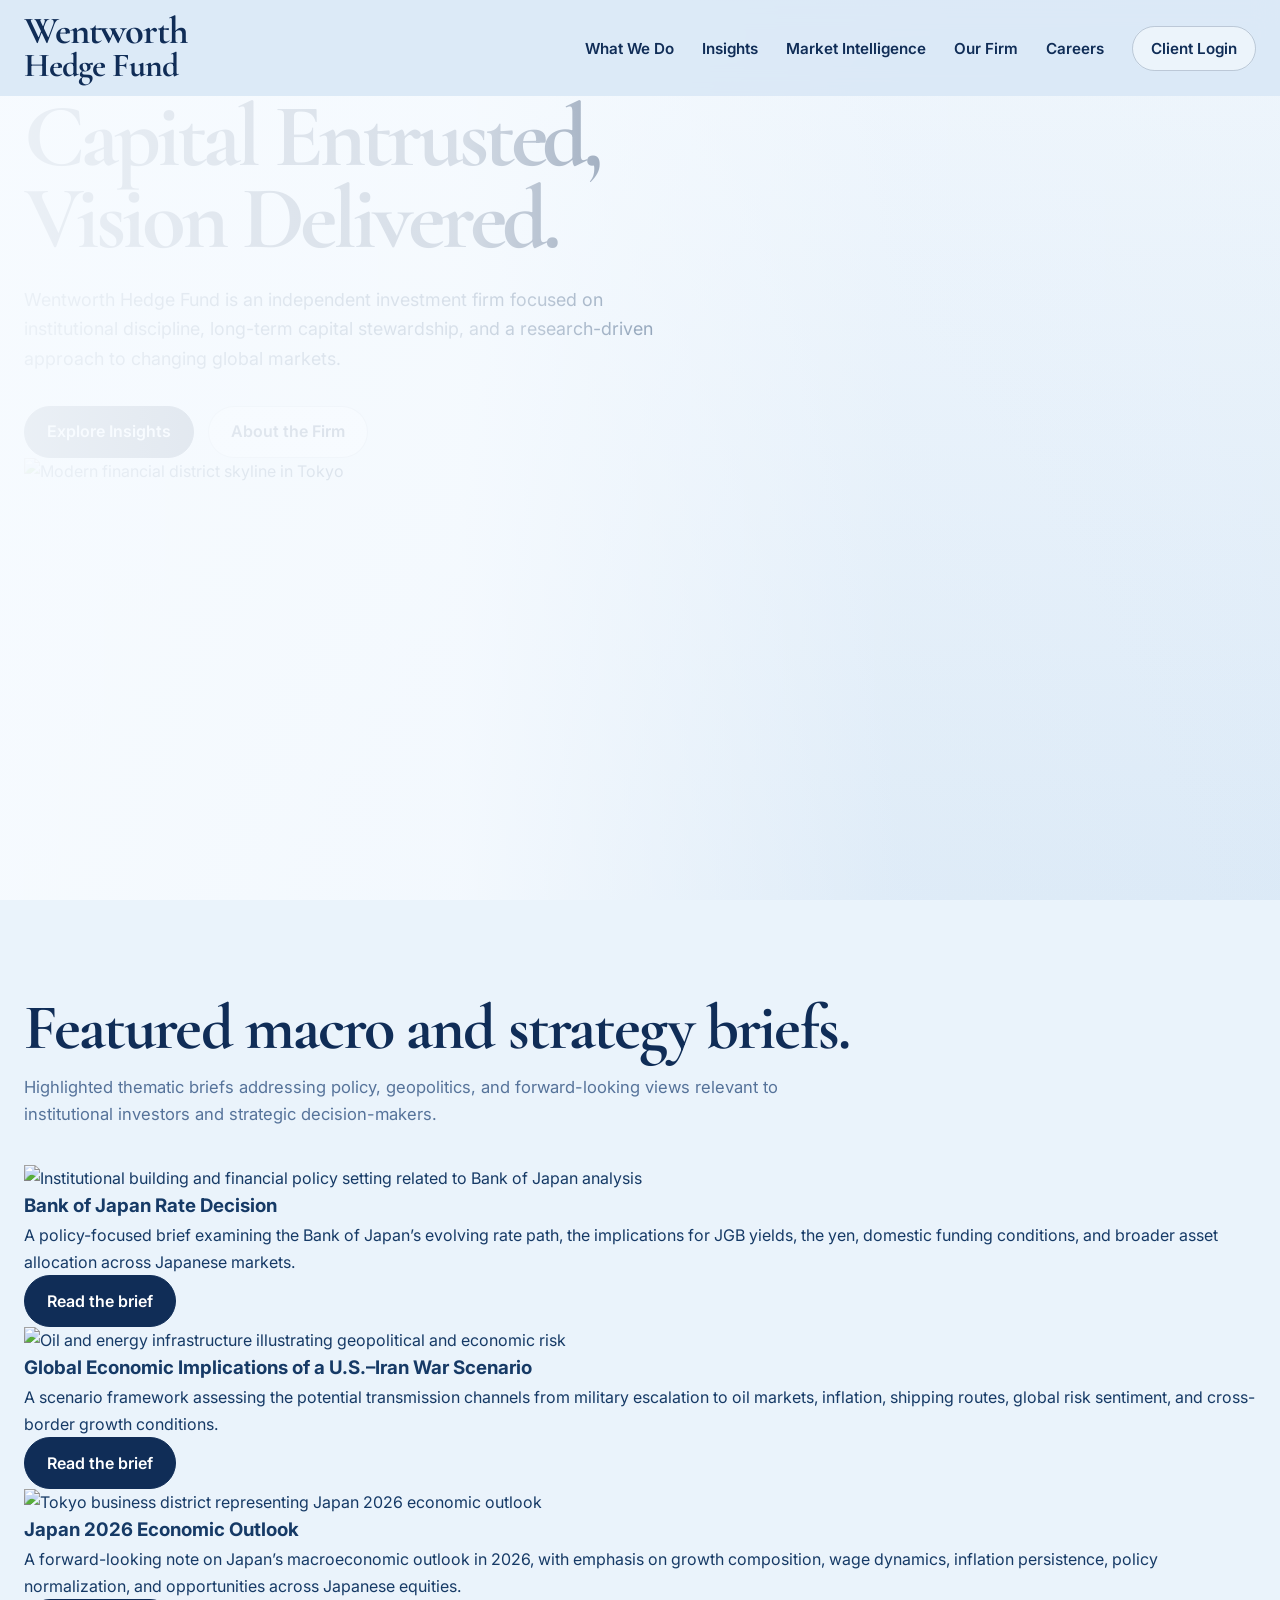
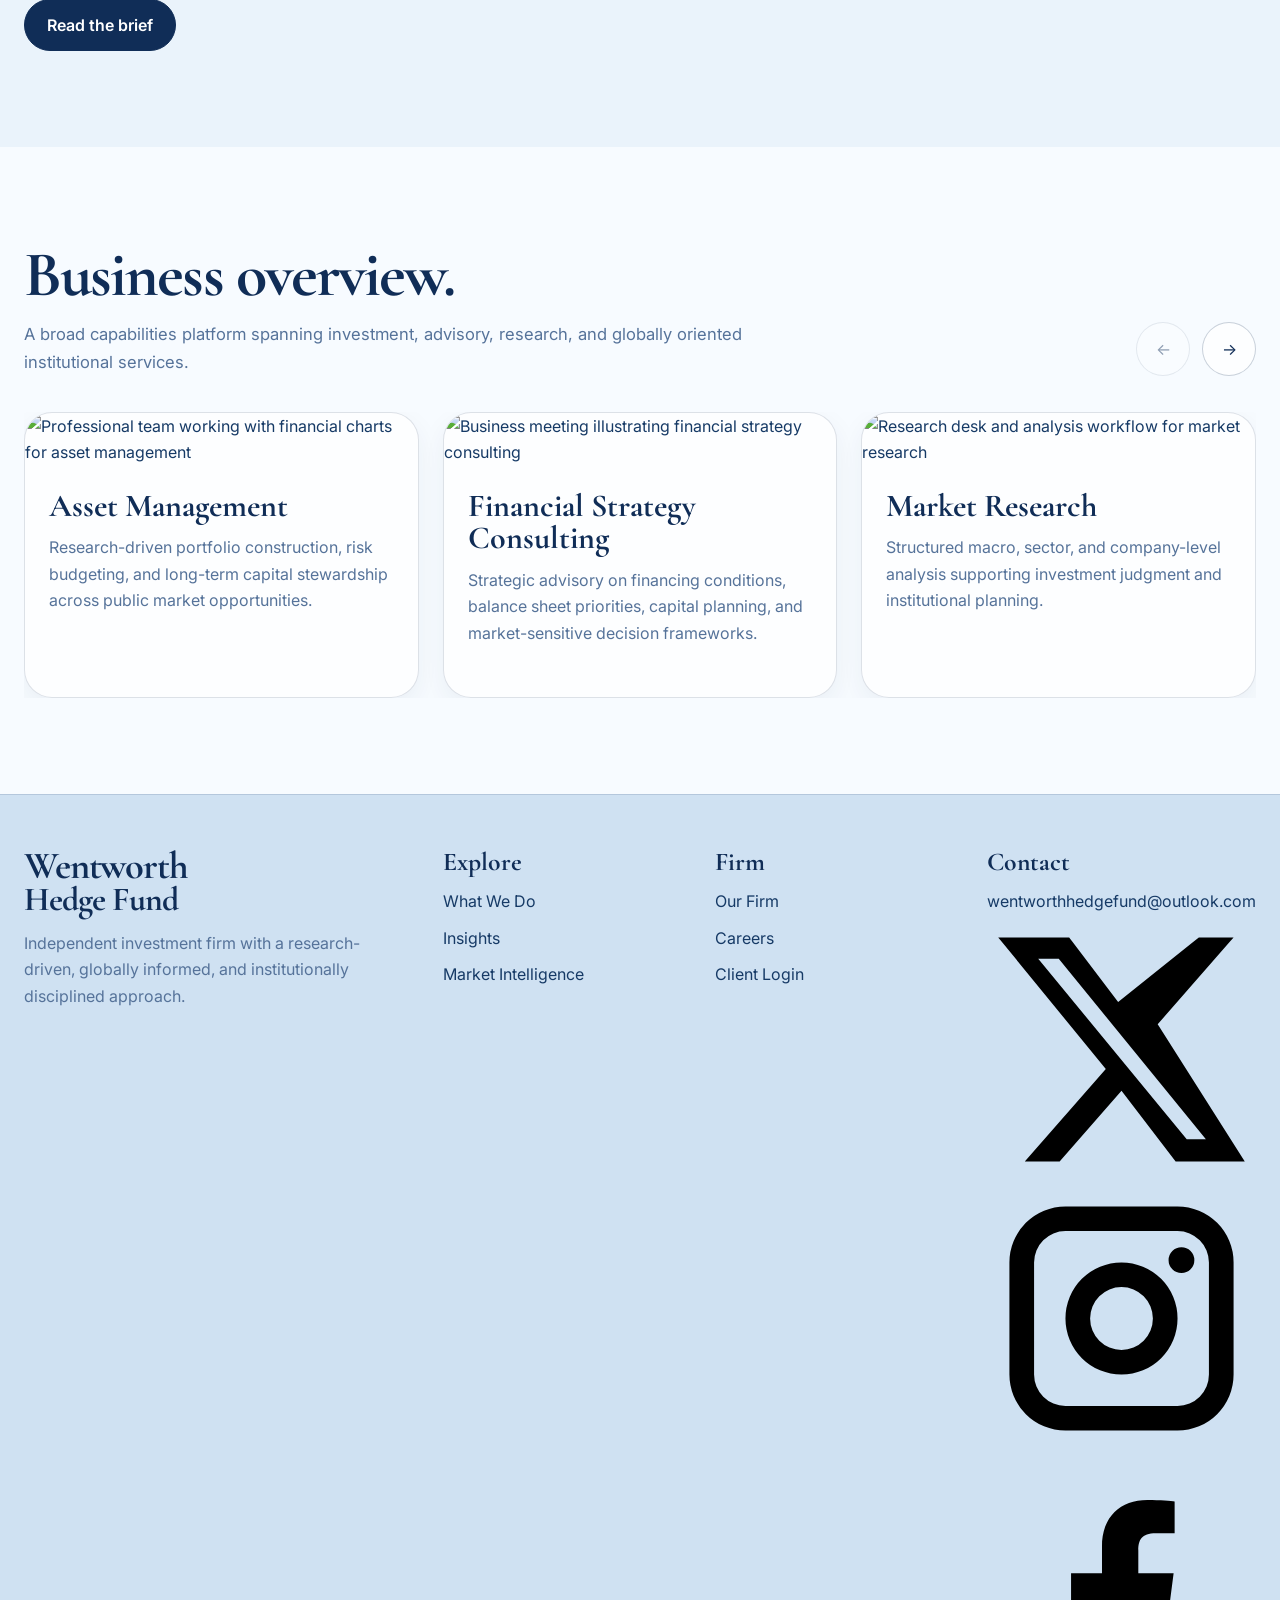
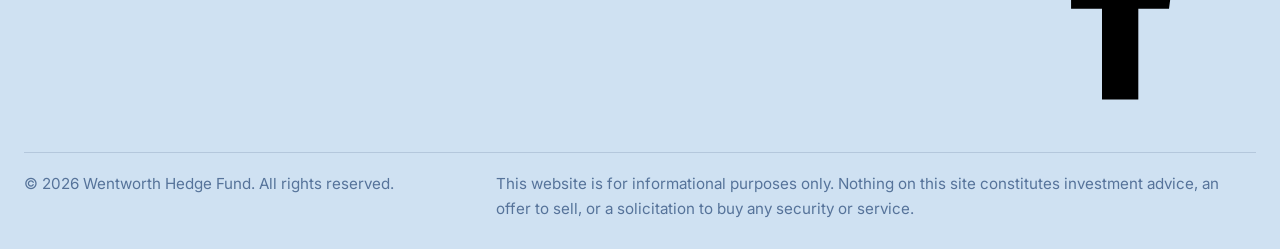
==== commit 6175f97f: "Update index.html" ====
--- a/index.html
+++ b/index.html
@@ -48,139 +48,32 @@
   <main>
     <!-- Hero -->
     <section class="hero-home">
-      <div class="hero-scene" aria-hidden="true">
-        <svg viewBox="0 0 1600 900" preserveAspectRatio="xMidYMid slice" role="presentation">
-          <defs>
-            <linearGradient id="skyGradient" x1="0" y1="0" x2="0" y2="1">
-              <stop offset="0%" stop-color="#edf5fc"/>
-              <stop offset="55%" stop-color="#d9e8f6"/>
-              <stop offset="100%" stop-color="#c8ddef"/>
-            </linearGradient>
-
-            <linearGradient id="glassGradient" x1="0" y1="0" x2="1" y2="1">
-              <stop offset="0%" stop-color="#9dc1e0" stop-opacity="0.48"/>
-              <stop offset="100%" stop-color="#7da6ce" stop-opacity="0.18"/>
-            </linearGradient>
-
-            <linearGradient id="towerGradient" x1="0" y1="0" x2="0" y2="1">
-              <stop offset="0%" stop-color="#2f5a8f"/>
-              <stop offset="100%" stop-color="#173b67"/>
-            </linearGradient>
-
-            <filter id="softBlur">
-              <feGaussianBlur stdDeviation="10"/>
-            </filter>
-          </defs>
-
-          <rect width="1600" height="900" fill="url(#skyGradient)"/>
-
-          <!-- soft light -->
-          <circle cx="1210" cy="175" r="115" fill="#ffffff" opacity="0.42" filter="url(#softBlur)"/>
-          <circle cx="300" cy="170" r="180" fill="#ffffff" opacity="0.16" filter="url(#softBlur)"/>
-
-          <!-- subtle finance grid -->
-          <g opacity="0.18" stroke="#234978" stroke-width="1">
-            <line x1="0" y1="700" x2="1600" y2="700"/>
-            <line x1="0" y1="620" x2="1600" y2="620"/>
-            <line x1="0" y1="540" x2="1600" y2="540"/>
-            <line x1="0" y1="460" x2="1600" y2="460"/>
-            <line x1="1240" y1="250" x2="1240" y2="760"/>
-            <line x1="1340" y1="230" x2="1340" y2="760"/>
-            <line x1="1440" y1="210" x2="1440" y2="760"/>
-          </g>
-
-          <!-- distant buildings -->
-          <g opacity="0.42">
-            <rect x="860" y="340" width="90" height="360" rx="3" fill="#8fb4d5"/>
-            <rect x="940" y="280" width="82" height="420" rx="3" fill="#84abd0"/>
-            <rect x="1015" y="370" width="100" height="330" rx="3" fill="#97bbda"/>
-            <rect x="1100" y="250" width="140" height="450" rx="3" fill="#89afd1"/>
-            <rect x="1230" y="310" width="112" height="390" rx="3" fill="#93b8d8"/>
-            <rect x="1320" y="360" width="160" height="340" rx="3" fill="#8aaed0"/>
-            <rect x="1450" y="290" width="80" height="410" rx="3" fill="#9dc1e0"/>
-          </g>
-
-          <!-- main skyline -->
-          <g>
-            <rect x="760" y="410" width="120" height="310" fill="#204774" opacity="0.86"/>
-            <rect x="860" y="320" width="130" height="400" fill="#173c67" opacity="0.92"/>
-            <rect x="980" y="250" width="140" height="470" fill="#214d7c" opacity="0.95"/>
-            <rect x="1105" y="355" width="95" height="365" fill="#183f6b" opacity="0.92"/>
-            <rect x="1188" y="285" width="115" height="435" fill="#214d7c" opacity="0.95"/>
-            <rect x="1288" y="390" width="92" height="330" fill="#173c67" opacity="0.9"/>
-            <rect x="1360" y="340" width="138" height="380" fill="#204774" opacity="0.94"/>
-          </g>
-
-          <!-- tokyo tower inspired -->
-          <g transform="translate(905,180)">
-            <polygon points="65,0 88,0 123,530 30,530" fill="url(#towerGradient)" opacity="0.94"/>
-            <rect x="8" y="165" width="145" height="16" rx="8" fill="#234978" opacity="0.9"/>
-            <rect x="0" y="280" width="162" height="18" rx="9" fill="#234978" opacity="0.9"/>
-            <rect x="20" y="410" width="120" height="18" rx="9" fill="#234978" opacity="0.9"/>
-            <rect x="57" y="0" width="38" height="58" rx="18" fill="#2a5789"/>
-            <rect x="66" y="44" width="20" height="72" rx="10" fill="#163965"/>
-          </g>
-
-          <!-- windows -->
-          <g fill="#ffffff" opacity="0.28">
-            <g transform="translate(780,440)">
-              <rect x="0" y="0" width="10" height="10"/><rect x="24" y="0" width="10" height="10"/><rect x="48" y="0" width="10" height="10"/>
-              <rect x="0" y="30" width="10" height="10"/><rect x="24" y="30" width="10" height="10"/><rect x="48" y="30" width="10" height="10"/>
-              <rect x="0" y="60" width="10" height="10"/><rect x="24" y="60" width="10" height="10"/><rect x="48" y="60" width="10" height="10"/>
-            </g>
-            <g transform="translate(1005,290)">
-              <rect x="0" y="0" width="10" height="10"/><rect x="24" y="0" width="10" height="10"/><rect x="48" y="0" width="10" height="10"/><rect x="72" y="0" width="10" height="10"/>
-              <rect x="0" y="32" width="10" height="10"/><rect x="24" y="32" width="10" height="10"/><rect x="48" y="32" width="10" height="10"/><rect x="72" y="32" width="10" height="10"/>
-              <rect x="0" y="64" width="10" height="10"/><rect x="24" y="64" width="10" height="10"/><rect x="48" y="64" width="10" height="10"/><rect x="72" y="64" width="10" height="10"/>
-            </g>
-            <g transform="translate(1215,320)">
-              <rect x="0" y="0" width="10" height="10"/><rect x="24" y="0" width="10" height="10"/><rect x="48" y="0" width="10" height="10"/>
-              <rect x="0" y="30" width="10" height="10"/><rect x="24" y="30" width="10" height="10"/><rect x="48" y="30" width="10" height="10"/>
-              <rect x="0" y="60" width="10" height="10"/><rect x="24" y="60" width="10" height="10"/><rect x="48" y="60" width="10" height="10"/>
-            </g>
-          </g>
-
-          <!-- market line -->
-          <g fill="none" stroke="#244b79" stroke-width="5" opacity="0.42" stroke-linecap="round" stroke-linejoin="round">
-            <path d="M760 620 L860 585 L930 600 L1000 520 L1080 540 L1180 470 L1300 495 L1420 430 L1535 450"/>
-          </g>
-          <g fill="#244b79" opacity="0.52">
-            <circle cx="760" cy="620" r="6"/>
-            <circle cx="860" cy="585" r="6"/>
-            <circle cx="930" cy="600" r="6"/>
-            <circle cx="1000" cy="520" r="6"/>
-            <circle cx="1080" cy="540" r="6"/>
-            <circle cx="1180" cy="470" r="6"/>
-            <circle cx="1300" cy="495" r="6"/>
-            <circle cx="1420" cy="430" r="6"/>
-            <circle cx="1535" cy="450" r="6"/>
-          </g>
-
-          <!-- foreground base -->
-          <rect x="0" y="710" width="1600" height="190" fill="#bdd6ea" opacity="0.74"/>
-          <rect x="0" y="748" width="1600" height="152" fill="#aac9e3" opacity="0.52"/>
-        </svg>
-      </div>
-
-      <div class="container hero-inner">
+      <div class="container hero-grid">
         <div class="hero-copy">
-          <h1 class="hero-title">
-            A global market perspective shaped by disciplined research.
-          </h1>
+          <h1 class="hero-title">Capital Entrusted, Vision Delivered.</h1>
           <p class="hero-description">
-            Wentworth Hedge Fund is an independent investment firm focused on institutional
-            discipline, long-term capital stewardship, and a research-driven approach to
-            changing global markets.
+            Wentworth Hedge Fund is an independent investment firm focused on
+            institutional discipline, long-term capital stewardship, and a
+            research-driven approach to changing global markets.
           </p>
+
           <div class="hero-actions">
             <a href="./pages/insights.html" class="btn btn-primary">Explore Insights</a>
             <a href="./pages/our-firm.html" class="btn btn-secondary">About the Firm</a>
           </div>
         </div>
+
+        <div class="hero-media-card">
+          <img
+            src="https://images.unsplash.com/photo-1549693578-d683be217e58?auto=format&fit=crop&w=1400&q=80"
+            alt="Modern financial district skyline in Tokyo"
+            class="hero-media-image"
+          />
+        </div>
       </div>
     </section>
 
-    <!-- Featured macro / research cards -->
+    <!-- Featured briefs -->
     <section class="section section-soft">
       <div class="container">
         <div class="section-head">
@@ -191,57 +84,84 @@
           </p>
         </div>
 
-        <div class="feature-grid">
-          <article class="feature-card">
-            <h3>Bank of Japan Rate Decision</h3>
-            <p>
-              A policy-focused brief examining the Bank of Japan’s evolving rate path,
-              the implications for JGB yields, the yen, domestic funding conditions,
-              and broader asset allocation across Japanese markets.
-            </p>
-            <a href="./pages/boj-rate-decision.html" class="card-button">Read the brief</a>
+        <div class="brief-grid">
+          <article class="brief-card">
+            <a href="./pages/boj-rate-decision.html" class="brief-image-link">
+              <img
+                src="https://images.unsplash.com/photo-1518546305927-5a555bb7020d?auto=format&fit=crop&w=1200&q=80"
+                alt="Institutional building and financial policy setting related to Bank of Japan analysis"
+                class="brief-card-image"
+              />
+            </a>
+            <div class="brief-card-body">
+              <h3>Bank of Japan Rate Decision</h3>
+              <p>
+                A policy-focused brief examining the Bank of Japan’s evolving rate path,
+                the implications for JGB yields, the yen, domestic funding conditions,
+                and broader asset allocation across Japanese markets.
+              </p>
+              <a href="./pages/boj-rate-decision.html" class="card-button">Read the brief</a>
+            </div>
           </article>
 
-          <article class="feature-card">
-            <h3>Global Economic Implications of a U.S.–Iran War Scenario</h3>
-            <p>
-              A scenario framework assessing the potential transmission channels from
-              military escalation to oil markets, inflation, shipping routes, global
-              risk sentiment, and cross-border growth conditions.
-            </p>
-            <a href="./pages/us-iran-global-impact.html" class="card-button">Read the brief</a>
+          <article class="brief-card">
+            <a href="./pages/us-iran-global-impact.html" class="brief-image-link">
+              <img
+                src="https://images.unsplash.com/photo-1473448912268-2022ce9509d8?auto=format&fit=crop&w=1200&q=80"
+                alt="Oil and energy infrastructure illustrating geopolitical and economic risk"
+                class="brief-card-image"
+              />
+            </a>
+            <div class="brief-card-body">
+              <h3>Global Economic Implications of a U.S.–Iran War Scenario</h3>
+              <p>
+                A scenario framework assessing the potential transmission channels from
+                military escalation to oil markets, inflation, shipping routes, global
+                risk sentiment, and cross-border growth conditions.
+              </p>
+              <a href="./pages/us-iran-global-impact.html" class="card-button">Read the brief</a>
+            </div>
           </article>
 
-          <article class="feature-card">
-            <h3>Japan 2026 Economic Outlook</h3>
-            <p>
-              A forward-looking note on Japan’s macroeconomic outlook in 2026, with
-              emphasis on growth composition, wage dynamics, inflation persistence,
-              policy normalization, and opportunities across Japanese equities.
-            </p>
-            <a href="./pages/japan-2026-outlook.html" class="card-button">Read the brief</a>
+          <article class="brief-card">
+            <a href="./pages/japan-2026-outlook.html" class="brief-image-link">
+              <img
+                src="https://images.unsplash.com/photo-1503899036084-c55cdd92da26?auto=format&fit=crop&w=1200&q=80"
+                alt="Tokyo business district representing Japan 2026 economic outlook"
+                class="brief-card-image"
+              />
+            </a>
+            <div class="brief-card-body">
+              <h3>Japan 2026 Economic Outlook</h3>
+              <p>
+                A forward-looking note on Japan’s macroeconomic outlook in 2026, with
+                emphasis on growth composition, wage dynamics, inflation persistence,
+                policy normalization, and opportunities across Japanese equities.
+              </p>
+              <a href="./pages/japan-2026-outlook.html" class="card-button">Read the brief</a>
+            </div>
           </article>
         </div>
       </div>
     </section>
 
-    <!-- Business slider -->
+    <!-- Business overview -->
     <section class="section section-light">
       <div class="container">
         <div class="section-head section-head-split">
           <div>
             <h2 class="section-title">Business overview.</h2>
             <p class="section-description">
-              A broad capabilities platform spanning investment, advisory, research,
-              and globally oriented institutional services.
+              A broad capabilities platform spanning investment, advisory, research, and globally
+              oriented institutional services.
             </p>
           </div>
 
           <div class="carousel-controls" aria-label="Business slider controls">
-            <button class="carousel-arrow" id="businessPrev" aria-label="Previous business card">
+            <button class="carousel-arrow" id="businessPrev" aria-label="Previous slide">
               <span>←</span>
             </button>
-            <button class="carousel-arrow" id="businessNext" aria-label="Next business card">
+            <button class="carousel-arrow" id="businessNext" aria-label="Next slide">
               <span>→</span>
             </button>
           </div>
@@ -249,25 +169,13 @@
 
         <div class="business-carousel">
           <div class="business-track" id="businessTrack">
-            <!-- 1 Asset Management -->
-            <article class="business-card">
-              <div class="business-art">
-                <svg viewBox="0 0 600 360" role="presentation">
-                  <defs>
-                    <linearGradient id="g1" x1="0" y1="0" x2="1" y2="1">
-                      <stop offset="0%" stop-color="#eaf3fb"/>
-                      <stop offset="100%" stop-color="#cadff0"/>
-                    </linearGradient>
-                  </defs>
-                  <rect width="600" height="360" rx="28" fill="url(#g1)"/>
-                  <rect x="78" y="220" width="72" height="78" rx="10" fill="#94b8d8"/>
-                  <rect x="182" y="182" width="72" height="116" rx="10" fill="#6d97c2"/>
-                  <rect x="286" y="132" width="72" height="166" rx="10" fill="#3d6998"/>
-                  <rect x="390" y="90" width="72" height="208" rx="10" fill="#214d7c"/>
-                  <path d="M95 205 C165 168, 210 186, 286 142 C330 118, 372 112, 430 80" fill="none" stroke="#173b67" stroke-width="8" stroke-linecap="round"/>
-                  <circle cx="430" cy="80" r="10" fill="#173b67"/>
-                  <circle cx="286" cy="142" r="10" fill="#173b67"/>
-                </svg>
+            <article class="business-card">
+              <div class="business-image-wrap">
+                <img
+                  src="https://images.unsplash.com/photo-1520607162513-77705c0f0d4a?auto=format&fit=crop&w=1200&q=80"
+                  alt="Professional team working with financial charts for asset management"
+                  class="business-card-image"
+                />
               </div>
               <div class="business-body">
                 <h3>Asset Management</h3>
@@ -278,21 +186,13 @@
               </div>
             </article>
 
-            <!-- 2 Financial Strategy Consulting -->
-            <article class="business-card">
-              <div class="business-art">
-                <svg viewBox="0 0 600 360" role="presentation">
-                  <rect width="600" height="360" rx="28" fill="#deebf7"/>
-                  <rect x="90" y="88" width="420" height="220" rx="22" fill="#f8fbff" stroke="#adc8df" stroke-width="4"/>
-                  <path d="M140 230 L230 185 L305 210 L380 150 L455 110" fill="none" stroke="#1c456f" stroke-width="8" stroke-linecap="round" stroke-linejoin="round"/>
-                  <circle cx="140" cy="230" r="8" fill="#1c456f"/>
-                  <circle cx="230" cy="185" r="8" fill="#1c456f"/>
-                  <circle cx="305" cy="210" r="8" fill="#1c456f"/>
-                  <circle cx="380" cy="150" r="8" fill="#1c456f"/>
-                  <circle cx="455" cy="110" r="8" fill="#1c456f"/>
-                  <rect x="146" y="116" width="110" height="18" rx="9" fill="#7fa8cf"/>
-                  <rect x="146" y="148" width="160" height="14" rx="7" fill="#c2d8ea"/>
-                </svg>
+            <article class="business-card">
+              <div class="business-image-wrap">
+                <img
+                  src="https://images.unsplash.com/photo-1552664730-d307ca884978?auto=format&fit=crop&w=1200&q=80"
+                  alt="Business meeting illustrating financial strategy consulting"
+                  class="business-card-image"
+                />
               </div>
               <div class="business-body">
                 <h3>Financial Strategy Consulting</h3>
@@ -303,20 +203,13 @@
               </div>
             </article>
 
-            <!-- 3 Market Research -->
-            <article class="business-card">
-              <div class="business-art">
-                <svg viewBox="0 0 600 360" role="presentation">
-                  <rect width="600" height="360" rx="28" fill="#deebf7"/>
-                  <rect x="104" y="76" width="190" height="220" rx="18" fill="#f8fbff" stroke="#b9d3e7" stroke-width="4"/>
-                  <rect x="320" y="110" width="170" height="186" rx="18" fill="#f8fbff" stroke="#b9d3e7" stroke-width="4"/>
-                  <rect x="140" y="118" width="120" height="16" rx="8" fill="#7da6ce"/>
-                  <rect x="140" y="152" width="96" height="12" rx="6" fill="#c4d9ea"/>
-                  <rect x="140" y="178" width="120" height="12" rx="6" fill="#c4d9ea"/>
-                  <rect x="140" y="204" width="88" height="12" rx="6" fill="#c4d9ea"/>
-                  <circle cx="405" cy="174" r="54" fill="none" stroke="#214d7c" stroke-width="12"/>
-                  <line x1="442" y1="211" x2="478" y2="247" stroke="#214d7c" stroke-width="12" stroke-linecap="round"/>
-                </svg>
+            <article class="business-card">
+              <div class="business-image-wrap">
+                <img
+                  src="https://images.unsplash.com/photo-1454165804606-c3d57bc86b40?auto=format&fit=crop&w=1200&q=80"
+                  alt="Research desk and analysis workflow for market research"
+                  class="business-card-image"
+                />
               </div>
               <div class="business-body">
                 <h3>Market Research</h3>
@@ -327,18 +220,13 @@
               </div>
             </article>
 
-            <!-- 4 Japanese Equities -->
-            <article class="business-card">
-              <div class="business-art">
-                <svg viewBox="0 0 600 360" role="presentation">
-                  <rect width="600" height="360" rx="28" fill="#deebf7"/>
-                  <rect x="92" y="82" width="416" height="210" rx="22" fill="#f8fbff" stroke="#b3cee4" stroke-width="4"/>
-                  <circle cx="180" cy="190" r="48" fill="#ffffff" stroke="#bfd7ea" stroke-width="4"/>
-                  <circle cx="180" cy="190" r="18" fill="#d35656"/>
-                  <path d="M280 214 L328 182 L374 195 L426 148 L470 126" fill="none" stroke="#173b67" stroke-width="8" stroke-linecap="round"/>
-                  <circle cx="470" cy="126" r="9" fill="#173b67"/>
-                  <rect x="280" y="100" width="148" height="14" rx="7" fill="#88add0"/>
-                </svg>
+            <article class="business-card">
+              <div class="business-image-wrap">
+                <img
+                  src="https://images.unsplash.com/photo-1492571350019-22de08371fd3?auto=format&fit=crop&w=1200&q=80"
+                  alt="Tokyo financial district related to Japanese equity investment"
+                  class="business-card-image"
+                />
               </div>
               <div class="business-body">
                 <h3>Japanese Equity Investment</h3>
@@ -349,20 +237,13 @@
               </div>
             </article>
 
-            <!-- 5 Global Trade -->
-            <article class="business-card">
-              <div class="business-art">
-                <svg viewBox="0 0 600 360" role="presentation">
-                  <rect width="600" height="360" rx="28" fill="#deebf7"/>
-                  <circle cx="208" cy="176" r="86" fill="#f8fbff" stroke="#b8d3e8" stroke-width="5"/>
-                  <ellipse cx="208" cy="176" rx="86" ry="30" fill="none" stroke="#7da6ce" stroke-width="4"/>
-                  <ellipse cx="208" cy="176" rx="42" ry="86" fill="none" stroke="#7da6ce" stroke-width="4"/>
-                  <line x1="122" y1="176" x2="294" y2="176" stroke="#7da6ce" stroke-width="4"/>
-                  <line x1="208" y1="90" x2="208" y2="262" stroke="#7da6ce" stroke-width="4"/>
-                  <path d="M350 225 C400 150, 434 135, 500 180" fill="none" stroke="#1c456f" stroke-width="8" stroke-linecap="round"/>
-                  <polygon points="495,166 522,184 490,193" fill="#1c456f"/>
-                  <rect x="338" y="108" width="120" height="14" rx="7" fill="#7ea6ce"/>
-                </svg>
+            <article class="business-card">
+              <div class="business-image-wrap">
+                <img
+                  src="https://images.unsplash.com/photo-1578575437130-527eed3abbec?auto=format&fit=crop&w=1200&q=80"
+                  alt="Port and shipping containers representing global trade"
+                  class="business-card-image"
+                />
               </div>
               <div class="business-body">
                 <h3>Global Trade</h3>
@@ -373,17 +254,13 @@
               </div>
             </article>
 
-            <!-- 6 Institutional Travel -->
-            <article class="business-card">
-              <div class="business-art">
-                <svg viewBox="0 0 600 360" role="presentation">
-                  <rect width="600" height="360" rx="28" fill="#deebf7"/>
-                  <path d="M130 236 L302 192 L448 114 L472 136 L350 220 L392 252 L366 265 L294 236 L230 278 L198 270 L232 224 L130 256 Z" fill="#214d7c"/>
-                  <circle cx="160" cy="112" r="30" fill="#ffffff" stroke="#bcd7ea" stroke-width="4"/>
-                  <path d="M150 112 L170 112 M160 102 L160 122" stroke="#7fa8cf" stroke-width="4" stroke-linecap="round"/>
-                  <rect x="358" y="224" width="112" height="56" rx="12" fill="#f8fbff" stroke="#b6d0e5" stroke-width="4"/>
-                  <rect x="380" y="240" width="68" height="10" rx="5" fill="#7fa8cf"/>
-                </svg>
+            <article class="business-card">
+              <div class="business-image-wrap">
+                <img
+                  src="https://images.unsplash.com/photo-1436491865332-7a61a109cc05?auto=format&fit=crop&w=1200&q=80"
+                  alt="Airport and executive travel scene representing institutional travel"
+                  class="business-card-image"
+                />
               </div>
               <div class="business-body">
                 <h3>Institutional Travel</h3>
@@ -432,9 +309,31 @@
 
       <div class="footer-column">
         <h4>Contact</h4>
-        <ul>
-          <li><a href="mailto:wentworthhedgefund@outlook.com">wentworthhedgefund@outlook.com</a></li>
+        <ul class="footer-contact-list">
+          <li>
+            <a href="mailto:wentworthhedgefund@outlook.com">wentworthhedgefund@outlook.com</a>
+          </li>
         </ul>
+
+        <div class="social-links">
+          <a href="https://x.com" target="_blank" rel="noopener noreferrer" aria-label="X">
+            <svg viewBox="0 0 24 24" aria-hidden="true">
+              <path d="M18.9 2H22l-6.77 7.74L23 22h-6.17l-4.83-6.31L6.48 22H3.37l7.23-8.27L1 2h6.33l4.37 5.76L18.9 2Zm-1.08 18h1.71L6.4 3.9H4.57Z"/>
+            </svg>
+          </a>
+
+          <a href="https://www.instagram.com" target="_blank" rel="noopener noreferrer" aria-label="Instagram">
+            <svg viewBox="0 0 24 24" aria-hidden="true">
+              <path d="M7 2h10a5 5 0 0 1 5 5v10a5 5 0 0 1-5 5H7a5 5 0 0 1-5-5V7a5 5 0 0 1 5-5Zm0 2.2A2.8 2.8 0 0 0 4.2 7v10A2.8 2.8 0 0 0 7 19.8h10a2.8 2.8 0 0 0 2.8-2.8V7A2.8 2.8 0 0 0 17 4.2Zm10.35 1.45a1.15 1.15 0 1 1 0 2.3 1.15 1.15 0 0 1 0-2.3ZM12 7a5 5 0 1 1 0 10 5 5 0 0 1 0-10Zm0 2.2A2.8 2.8 0 1 0 12 14.8 2.8 2.8 0 0 0 12 9.2Z"/>
+            </svg>
+          </a>
+
+          <a href="https://www.facebook.com" target="_blank" rel="noopener noreferrer" aria-label="Facebook">
+            <svg viewBox="0 0 24 24" aria-hidden="true">
+              <path d="M13.5 22v-8.1h2.74l.41-3.17H13.5V8.7c0-.92.26-1.54 1.57-1.54h1.67V4.32c-.29-.04-1.28-.12-2.43-.12-2.4 0-4.05 1.47-4.05 4.16v2.36H7.5v3.17h2.76V22h3.24Z"/>
+            </svg>
+          </a>
+        </div>
       </div>
     </div>
 
--- a/css/style.css
+++ b/css/style.css
@@ -11,6 +11,7 @@
   --line: rgba(16, 45, 87, 0.14);
   --line-strong: rgba(16, 45, 87, 0.22);
   --shadow: 0 14px 40px rgba(16, 45, 87, 0.08);
+  --shadow-soft: 0 10px 28px rgba(16, 45, 87, 0.06);
   --radius-lg: 28px;
   --radius-md: 22px;
   --radius-sm: 14px;
@@ -19,9 +20,6 @@
   --transition: 0.25s ease;
 }
 
-/* =========================
-   Reset
-========================= */
 * {
   margin: 0;
   padding: 0;
@@ -39,7 +37,8 @@
   line-height: 1.65;
 }
 
-img {
+img,
+svg {
   display: block;
   max-width: 100%;
 }
@@ -63,15 +62,13 @@
   margin: 0 auto;
 }
 
-/* =========================
-   Header
-========================= */
+/* Header */
 .site-header {
   position: fixed;
   inset: 0 0 auto 0;
   height: var(--header-height);
   z-index: 1000;
-  background: rgba(217, 232, 246, 0.82);
+  background: rgba(217, 232, 246, 0.88);
   backdrop-filter: blur(12px);
   border-bottom: 1px solid transparent;
   transition: var(--transition);
@@ -91,13 +88,28 @@
 }
 
 .brand-link {
+  display: inline-flex;
+  flex-direction: column;
+  align-items: flex-start;
+  line-height: 0.92;
+  color: var(--navy);
   flex-shrink: 0;
 }
 
-.brand-logo {
-  height: 78px;
-  width: auto;
-  object-fit: contain;
+.brand-line-1,
+.brand-line-2 {
+  font-family: "Cormorant Garamond", Georgia, serif;
+  font-weight: 700;
+  letter-spacing: -0.03em;
+}
+
+.brand-line-1 {
+  font-size: 2.4rem;
+}
+
+.brand-line-2 {
+  font-size: 2.1rem;
+  margin-top: 0.06rem;
 }
 
 .site-nav {
@@ -157,79 +169,75 @@
   background: var(--navy);
 }
 
-/* =========================
-   Hero
-========================= */
-.hero {
+/* Hero */
+.hero-home {
   position: relative;
-  overflow: hidden;
-}
-
-.hero-home {
   min-height: 100vh;
   padding-top: var(--header-height);
+  overflow: hidden;
   background:
-    linear-gradient(rgba(217, 232, 246, 0.42), rgba(217, 232, 246, 0.64)),
-    url("../images/tokyo-cbd.jpg") center center / cover no-repeat,
-    linear-gradient(180deg, var(--sky-2) 0%, var(--sky-1) 100%);
-}
-
-.hero-overlay {
+    linear-gradient(180deg, rgba(247, 251, 255, 0.72) 0%, rgba(217, 232, 246, 0.92) 100%);
+}
+
+.hero-scene {
+  position: absolute;
+  inset: 0;
+  z-index: 0;
+  opacity: 1;
+}
+
+.hero-scene svg {
+  width: 100%;
+  height: 100%;
+}
+
+.hero-home::after {
+  content: "";
   position: absolute;
   inset: 0;
   background:
-    radial-gradient(circle at 18% 20%, rgba(255, 255, 255, 0.62), transparent 26%),
-    linear-gradient(180deg, rgba(234, 243, 251, 0.08), rgba(217, 232, 246, 0.12));
-  pointer-events: none;
-}
-
-.hero-content-wrap {
+    linear-gradient(90deg, rgba(247, 251, 255, 0.95) 0%, rgba(247, 251, 255, 0.86) 36%, rgba(247, 251, 255, 0.18) 70%, rgba(247, 251, 255, 0.08) 100%);
+  z-index: 1;
+}
+
+.hero-inner {
   position: relative;
-  z-index: 1;
+  z-index: 2;
   min-height: calc(100vh - var(--header-height));
   display: flex;
   align-items: center;
-  padding: 70px 0;
+  padding: 72px 0;
 }
 
 .hero-copy {
   max-width: 760px;
 }
 
-.eyebrow {
-  margin-bottom: 18px;
-  color: var(--navy);
-  font-size: 0.86rem;
-  font-weight: 700;
-  letter-spacing: 0.16em;
-  text-transform: uppercase;
-}
-
 .hero-title,
 .section-title,
-.content-card h3,
-.simple-card h3,
+.feature-card h3,
+.business-body h3,
 .page-title,
-.footer-column h4,
-.login-card h2,
-.info-card h3 {
+.article-block h2,
+.article-side-card h3,
+.footer-column h4 {
   font-family: "Cormorant Garamond", Georgia, serif;
 }
 
 .hero-title {
   color: var(--navy);
-  font-size: clamp(3.3rem, 7vw, 6rem);
+  font-size: clamp(3.2rem, 7vw, 6rem);
   line-height: 0.92;
-  letter-spacing: -0.04em;
+  letter-spacing: -0.045em;
+  margin-bottom: 24px;
   max-width: 760px;
-  margin-bottom: 22px;
 }
 
 .hero-description {
   max-width: 640px;
-  font-size: 1.1rem;
+  font-size: 1.12rem;
   color: var(--text);
-  margin-bottom: 30px;
+  margin-bottom: 32px;
 }
 
 .hero-actions {
@@ -238,7 +246,10 @@
   flex-wrap: wrap;
 }
 
-.btn {
+/* Buttons */
+.btn,
+.card-button,
+.back-link {
   display: inline-flex;
   align-items: center;
   justify-content: center;
@@ -249,13 +260,17 @@
   transition: var(--transition);
 }
 
-.btn-primary {
+.btn-primary,
+.card-button,
+.back-link {
   background: var(--navy);
   color: var(--white);
   border: 1px solid var(--navy);
 }
 
-.btn-primary:hover {
+.btn-primary:hover,
+.card-button:hover,
+.back-link:hover {
   background: var(--navy-deep);
   border-color: var(--navy-deep);
   transform: translateY(-2px);
@@ -272,11 +287,9 @@
   transform: translateY(-2px);
 }
 
-/* =========================
-   Sections
-========================= */
+/* Sections */
 .section {
-  padding: 92px 0;
+  padding: 96px 0;
 }
 
 .section-soft {
@@ -287,18 +300,17 @@
   background: var(--sky-4);
 }
 
-.section-header {
-  max-width: 760px;
-  margin-bottom: 38px;
-}
-
-.section-kicker {
-  color: var(--navy);
-  font-size: 0.86rem;
-  font-weight: 700;
-  letter-spacing: 0.16em;
-  text-transform: uppercase;
-  margin-bottom: 10px;
+.section-head {
+  max-width: 840px;
+  margin-bottom: 36px;
+}
+
+.section-head-split {
+  max-width: none;
+  display: flex;
+  align-items: end;
+  justify-content: space-between;
+  gap: 24px;
 }
 
 .section-title {
@@ -306,211 +318,125 @@
   font-size: clamp(2.5rem, 5vw, 4rem);
   line-height: 1;
   letter-spacing: -0.03em;
-  margin-bottom: 12px;
+  margin-bottom: 14px;
 }
 
 .section-description {
-  font-size: 1.02rem;
+  font-size: 1.04rem;
   color: var(--muted);
-}
-
-/* =========================
-   Cards
-========================= */
-.content-grid {
-  display: grid;
-  gap: 24px;
-}
-
-.three-up {
-  grid-template-columns: repeat(3, 1fr);
-}
-
-.content-card,
-.simple-card,
-.info-card,
-.login-card,
-.meta-card {
-  background: rgba(255, 255, 255, 0.7);
-  border: 1px solid var(--line);
-  box-shadow: var(--shadow);
-  border-radius: var(--radius-lg);
-}
-
-.content-card,
-.simple-card,
-.info-card,
-.login-card {
-  padding: 28px;
-}
-
-.card-label {
-  color: var(--navy);
-  font-size: 0.82rem;
-  font-weight: 700;
-  letter-spacing: 0.14em;
-  text-transform: uppercase;
-  margin-bottom: 12px;
-}
-
-.content-card h3 {
-  color: var(--navy);
-  font-size: 2rem;
-  line-height: 1.04;
-  margin-bottom: 14px;
-}
-
-.content-card p,
-.simple-card p,
-.info-card p,
-.login-card p,
-.meta-card p {
-  color: var(--muted);
-}
-
-.text-link {
-  display: inline-block;
-  margin-top: 18px;
-  font-weight: 600;
-  color: var(--navy);
-}
-
-.text-link:hover {
-  opacity: 0.75;
-}
-
-.simple-card h3,
-.info-card h3 {
-  color: var(--navy);
-  font-size: 1.8rem;
-  line-height: 1.05;
-  margin-bottom: 12px;
-}
-
-/* =========================
-   Inner page hero
-========================= */
-.page-hero {
-  padding-top: calc(var(--header-height) + 70px);
-  padding-bottom: 76px;
-  background: linear-gradient(180deg, var(--sky-2) 0%, var(--sky-3) 100%);
-  border-bottom: 1px solid var(--line);
-}
-
-.page-hero-inner {
-  max-width: 860px;
-}
-
-.page-kicker {
-  color: var(--navy);
-  font-size: 0.86rem;
-  font-weight: 700;
-  letter-spacing: 0.16em;
-  text-transform: uppercase;
-  margin-bottom: 12px;
-}
-
-.page-title {
-  color: var(--navy);
-  font-size: clamp(3rem, 6vw, 4.8rem);
-  line-height: 0.95;
-  letter-spacing: -0.04em;
-  margin-bottom: 14px;
-}
-
-.page-description {
-  color: var(--muted);
-  font-size: 1.06rem;
   max-width: 760px;
 }
 
-.page-section {
-  padding: 76px 0 92px;
-}
-
-.info-grid {
+/* Feature cards */
+.feature-grid {
   display: grid;
   grid-template-columns: repeat(3, 1fr);
   gap: 24px;
 }
 
-.small-label {
-  display: inline-block;
-  color: var(--navy);
-  font-size: 0.8rem;
-  font-weight: 700;
-  letter-spacing: 0.14em;
-  text-transform: uppercase;
-  margin-bottom: 10px;
-}
-
-/* =========================
-   Login page
-========================= */
-.login-layout {
-  display: grid;
-  grid-template-columns: 1.05fr 0.95fr;
+.feature-card {
+  display: flex;
+  flex-direction: column;
+  background: rgba(255, 255, 255, 0.72);
+  border: 1px solid var(--line);
+  border-radius: var(--radius-lg);
+  box-shadow: var(--shadow);
+  padding: 28px;
+  min-height: 360px;
+}
+
+.feature-card h3 {
+  color: var(--navy);
+  font-size: 2rem;
+  line-height: 1.06;
+  margin-bottom: 16px;
+}
+
+.feature-card p {
+  color: var(--muted);
+  margin-bottom: 24px;
+}
+
+.feature-card .card-button {
+  margin-top: auto;
+  align-self: flex-start;
+}
+
+/* Business carousel */
+.carousel-controls {
+  display: flex;
+  gap: 12px;
+  flex-shrink: 0;
+}
+
+.carousel-arrow {
+  width: 54px;
+  height: 54px;
+  border-radius: 999px;
+  border: 1px solid var(--line-strong);
+  background: rgba(255, 255, 255, 0.7);
+  color: var(--navy);
+  cursor: pointer;
+  transition: var(--transition);
+}
+
+.carousel-arrow:hover {
+  background: rgba(255, 255, 255, 0.95);
+  transform: translateY(-2px);
+}
+
+.carousel-arrow:disabled {
+  opacity: 0.45;
+  cursor: not-allowed;
+  transform: none;
+}
+
+.business-carousel {
+  overflow: hidden;
+}
+
+.business-track {
+  display: flex;
   gap: 24px;
-}
-
-.login-card h2 {
-  color: var(--navy);
-  font-size: 2.4rem;
-  line-height: 1;
-  margin-bottom: 14px;
-}
-
-.form-group {
-  margin-bottom: 18px;
-}
-
-.form-group label {
-  display: block;
-  margin-bottom: 8px;
-  font-weight: 600;
-  color: var(--navy);
-}
-
-.form-group input {
+  transition: transform 0.35s ease;
+  will-change: transform;
+}
+
+.business-card {
+  flex: 0 0 calc((100% - 48px) / 3);
+  background: rgba(255, 255, 255, 0.78);
+  border: 1px solid var(--line);
+  border-radius: var(--radius-lg);
+  box-shadow: var(--shadow-soft);
+  overflow: hidden;
+}
+
+.business-art {
+  background: linear-gradient(180deg, #eef6fc 0%, #dbeaf6 100%);
+  border-bottom: 1px solid var(--line);
+}
+
+.business-art svg {
   width: 100%;
-  height: 50px;
-  border-radius: 12px;
-  border: 1px solid var(--line);
-  background: rgba(255, 255, 255, 0.92);
-  color: var(--navy);
-  padding: 0 14px;
-  outline: none;
-}
-
-.form-group input:focus {
-  border-color: var(--navy);
-}
-
-.btn-block {
-  width: 100%;
-  cursor: pointer;
-  border: none;
-}
-
-.meta-grid {
-  display: grid;
-  gap: 20px;
-}
-
-.meta-card {
+  height: 240px;
+}
+
+.business-body {
   padding: 24px;
 }
 
-.meta-card h3 {
-  color: var(--navy);
-  margin-bottom: 8px;
-  font-size: 1.1rem;
-  font-weight: 700;
-}
-
-/* =========================
-   Footer
-========================= */
+.business-body h3 {
+  color: var(--navy);
+  font-size: 2rem;
+  line-height: 1.02;
+  margin-bottom: 12px;
+}
+
+.business-body p {
+  color: var(--muted);
+}
+
+/* Footer */
 .site-footer {
   background: #cfe1f2;
   border-top: 1px solid var(--line);
@@ -525,10 +451,7 @@
   border-bottom: 1px solid var(--line);
 }
 
-.footer-logo {
-  height: 86px;
-  width: auto;
-  object-fit: contain;
+.footer-brand-link {
   margin-bottom: 14px;
 }
 
@@ -539,7 +462,7 @@
 
 .footer-column h4 {
   color: var(--navy);
-  font-size: 1.4rem;
+  font-size: 1.6rem;
   line-height: 1;
   margin-bottom: 14px;
 }
@@ -573,14 +496,139 @@
   max-width: 760px;
 }
 
-/* =========================
-   Responsive
-========================= */
-@media (max-width: 1100px) {
-  .three-up,
-  .info-grid,
+/* Article pages */
+.page-shell {
+  min-height: 100vh;
+  background: var(--sky-4);
+}
+
+.article-hero {
+  padding-top: calc(var(--header-height) + 72px);
+  padding-bottom: 60px;
+  background: linear-gradient(180deg, var(--sky-2) 0%, var(--sky-3) 100%);
+  border-bottom: 1px solid var(--line);
+}
+
+.article-hero-inner {
+  max-width: 920px;
+}
+
+.page-title {
+  color: var(--navy);
+  font-size: clamp(3rem, 6vw, 4.8rem);
+  line-height: 0.96;
+  letter-spacing: -0.04em;
+  margin-bottom: 16px;
+}
+
+.page-description {
+  color: var(--muted);
+  font-size: 1.06rem;
+  max-width: 760px;
+}
+
+.article-meta {
+  display: flex;
+  gap: 12px;
+  flex-wrap: wrap;
+  margin-top: 24px;
+}
+
+.article-meta span {
+  display: inline-flex;
+  align-items: center;
+  min-height: 42px;
+  padding: 0 16px;
+  border-radius: 999px;
+  border: 1px solid var(--line);
+  background: rgba(255, 255, 255, 0.65);
+  color: var(--navy);
+  font-size: 0.92rem;
+  font-weight: 600;
+}
+
+.article-content {
+  padding: 72px 0 96px;
+}
+
+.article-layout {
+  display: grid;
+  grid-template-columns: 1.3fr 0.7fr;
+  gap: 24px;
+  align-items: start;
+}
+
+.article-main,
+.article-side-card {
+  background: rgba(255, 255, 255, 0.8);
+  border: 1px solid var(--line);
+  border-radius: var(--radius-lg);
+  box-shadow: var(--shadow-soft);
+}
+
+.article-main {
+  padding: 32px;
+}
+
+.article-block + .article-block {
+  margin-top: 28px;
+  padding-top: 28px;
+  border-top: 1px solid var(--line);
+}
+
+.article-block h2 {
+  color: var(--navy);
+  font-size: 2rem;
+  line-height: 1.05;
+  margin-bottom: 12px;
+}
+
+.article-block p,
+.article-block li,
+.article-side-card p,
+.article-side-card li {
+  color: var(--muted);
+}
+
+.article-block ul,
+.article-side-card ul {
+  padding-left: 1.1rem;
+  list-style: disc;
+}
+
+.article-side-stack {
+  display: grid;
+  gap: 20px;
+}
+
+.article-side-card {
+  padding: 24px;
+}
+
+.article-side-card h3 {
+  color: var(--navy);
+  font-size: 1.7rem;
+  line-height: 1.02;
+  margin-bottom: 10px;
+}
+
+.placeholder-note {
+  margin-top: 20px;
+  padding: 18px 20px;
+  border-radius: 18px;
+  background: rgba(217, 232, 246, 0.65);
+  color: var(--text);
+  border: 1px solid var(--line);
+}
+
+/* Responsive */
+@media (max-width: 1180px) {
+  .feature-grid {
+    grid-template-columns: 1fr;
+  }
+
   .footer-grid,
-  .login-layout {
+  .article-layout {
     grid-template-columns: 1fr;
   }
 }
@@ -626,12 +674,17 @@
     background: transparent;
   }
 
-  .brand-logo {
-    height: 68px;
+  .business-card {
+    flex: 0 0 calc((100% - 24px) / 2);
   }
 
   .hero-title {
-    font-size: clamp(2.8rem, 11vw, 4.8rem);
+    font-size: clamp(3rem, 11vw, 5rem);
+  }
+
+  .section-head-split {
+    flex-direction: column;
+    align-items: flex-start;
   }
 }
 
@@ -640,31 +693,42 @@
     width: min(100% - 32px, var(--container));
   }
 
-  .section,
-  .page-section {
-    padding: 68px 0;
-  }
-
-  .page-hero {
-    padding-top: calc(var(--header-height) + 52px);
-    padding-bottom: 60px;
-  }
-
-  .content-card,
-  .simple-card,
-  .info-card,
-  .login-card,
-  .meta-card {
+  .brand-line-1 {
+    font-size: 2rem;
+  }
+
+  .brand-line-2 {
+    font-size: 1.75rem;
+  }
+
+  .hero-home::after {
+    background:
+      linear-gradient(180deg, rgba(247, 251, 255, 0.94) 0%, rgba(247, 251, 255, 0.84) 48%, rgba(247, 251, 255, 0.24) 100%);
+  }
+
+  .section {
+    padding: 74px 0;
+  }
+
+  .feature-card,
+  .article-main,
+  .article-side-card {
     padding: 22px;
   }
 
-  .content-card h3,
-  .simple-card h3,
-  .info-card h3 {
-    font-size: 1.6rem;
-  }
-
-  .footer-logo {
-    height: 74px;
-  }
-}
+  .business-card {
+    flex: 0 0 100%;
+  }
+
+  .business-art svg {
+    height: 220px;
+  }
+
+  .footer-column h4 {
+    font-size: 1.4rem;
+  }
+
+  .footer-bottom {
+    flex-direction: column;
+  }
+}
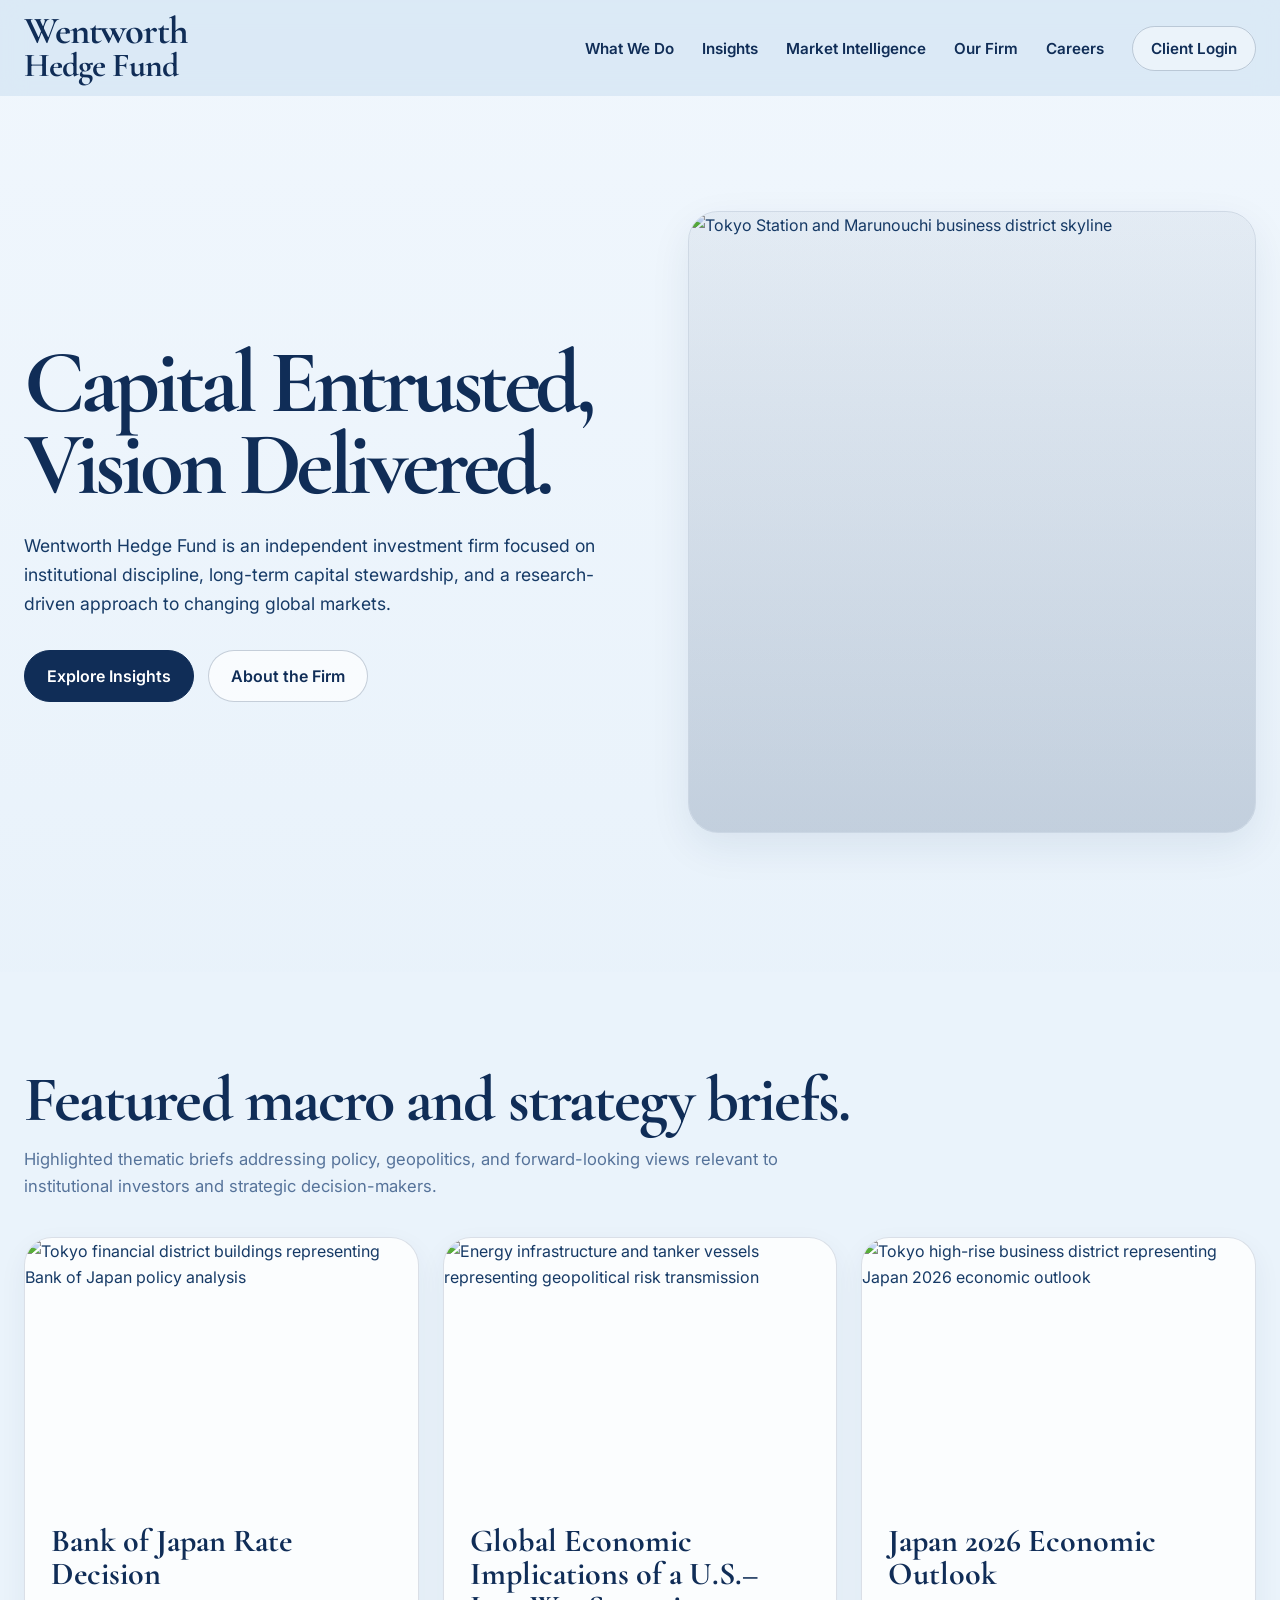
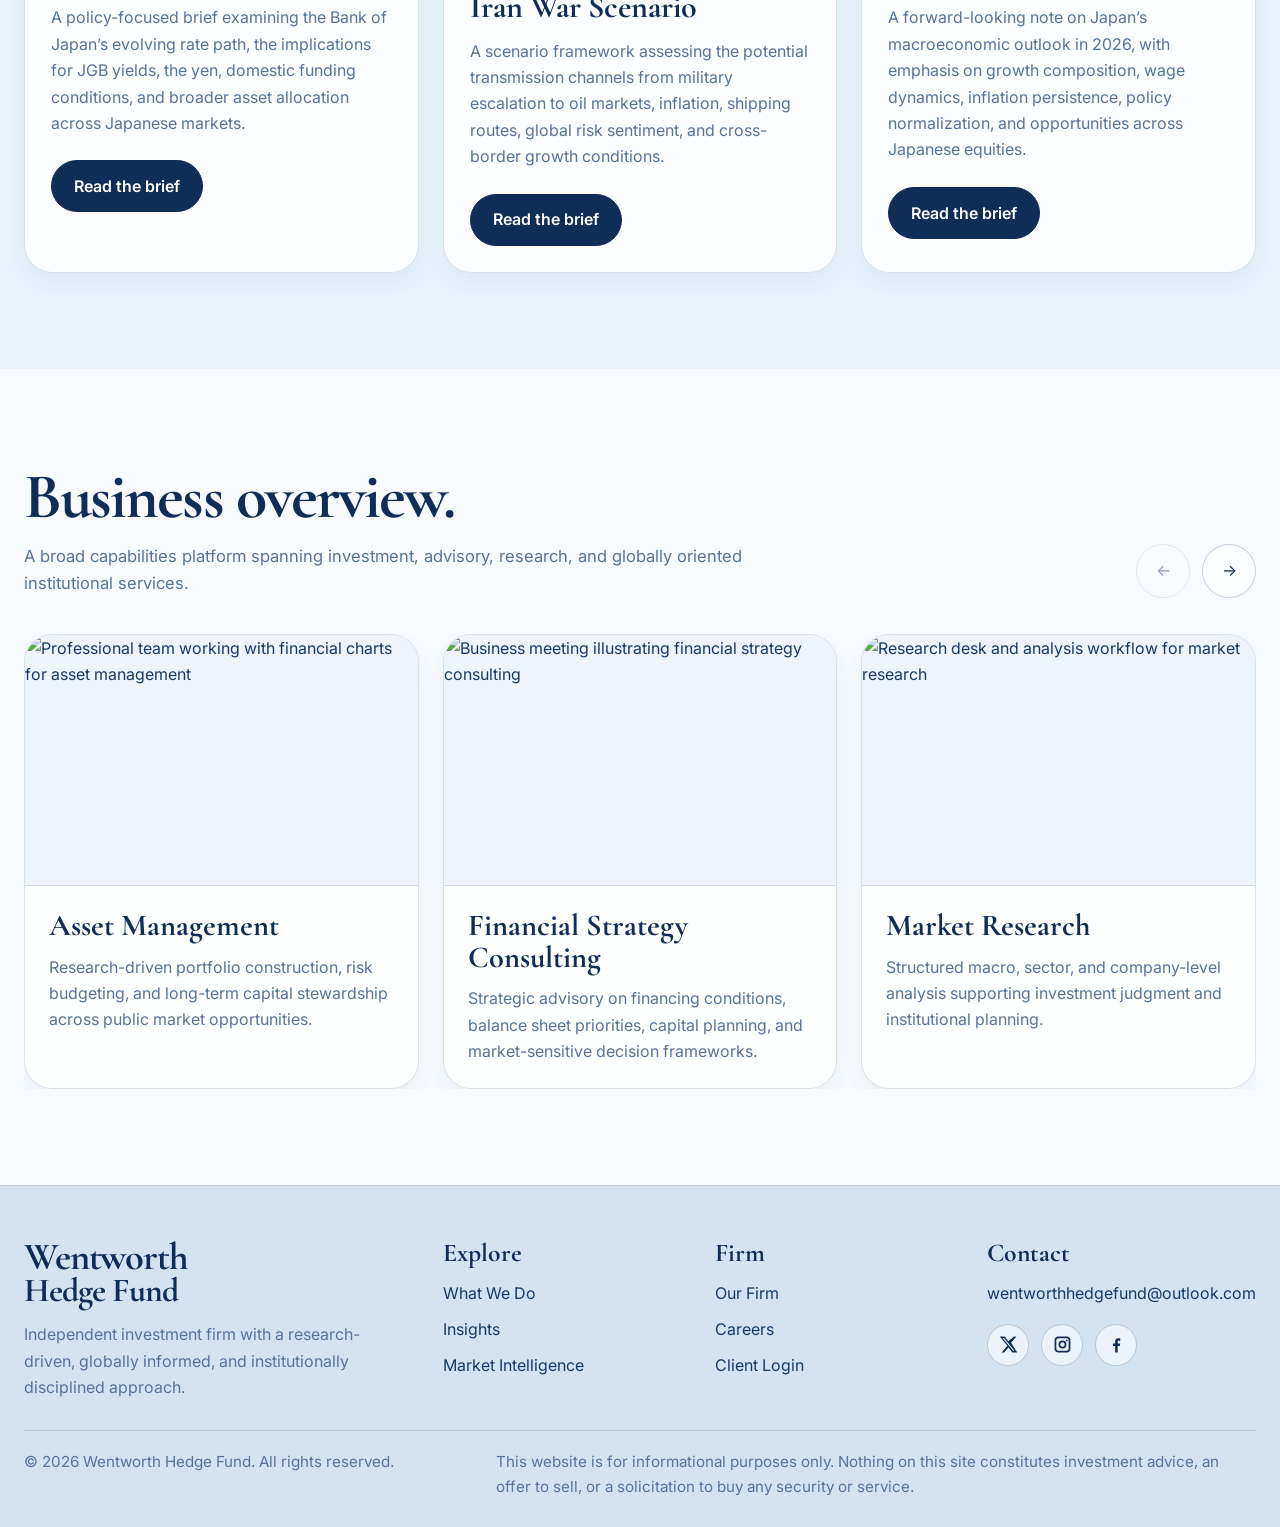
==== commit 9c7a7d21: "Update index.html" ====
--- a/index.html
+++ b/index.html
@@ -18,6 +18,7 @@
 
   <link rel="stylesheet" href="./css/style.css" />
 </head>
+
 <body class="home-page">
   <header class="site-header">
     <div class="container header-inner">
@@ -52,9 +53,9 @@
         <div class="hero-copy">
           <h1 class="hero-title">Capital Entrusted, Vision Delivered.</h1>
           <p class="hero-description">
-            Wentworth Hedge Fund is an independent investment firm focused on
-            institutional discipline, long-term capital stewardship, and a
-            research-driven approach to changing global markets.
+            Wentworth Hedge Fund is an independent investment firm focused on institutional
+            discipline, long-term capital stewardship, and a research-driven approach to
+            changing global markets.
           </p>
 
           <div class="hero-actions">
@@ -65,8 +66,8 @@
 
         <div class="hero-media-card">
           <img
-            src="https://images.unsplash.com/photo-1549693578-d683be217e58?auto=format&fit=crop&w=1400&q=80"
-            alt="Modern financial district skyline in Tokyo"
+            src="https://images.unsplash.com/photo-1736155695437-d866f527b622?auto=format&fit=crop&w=1600&q=85"
+            alt="Tokyo Station and Marunouchi business district skyline"
             class="hero-media-image"
           />
         </div>
@@ -88,11 +89,12 @@
           <article class="brief-card">
             <a href="./pages/boj-rate-decision.html" class="brief-image-link">
               <img
-                src="https://images.unsplash.com/photo-1518546305927-5a555bb7020d?auto=format&fit=crop&w=1200&q=80"
-                alt="Institutional building and financial policy setting related to Bank of Japan analysis"
+                src="https://images.unsplash.com/photo-1604503816506-b20032dabf9a?auto=format&fit=crop&w=1200&q=85"
+                alt="Tokyo financial district buildings representing Bank of Japan policy analysis"
                 class="brief-card-image"
               />
             </a>
+
             <div class="brief-card-body">
               <h3>Bank of Japan Rate Decision</h3>
               <p>
@@ -107,11 +109,12 @@
           <article class="brief-card">
             <a href="./pages/us-iran-global-impact.html" class="brief-image-link">
               <img
-                src="https://images.unsplash.com/photo-1473448912268-2022ce9509d8?auto=format&fit=crop&w=1200&q=80"
-                alt="Oil and energy infrastructure illustrating geopolitical and economic risk"
+                src="https://images.unsplash.com/photo-1611273426858-450d8e3c9fce?auto=format&fit=crop&w=1200&q=85"
+                alt="Energy infrastructure and tanker vessels representing geopolitical risk transmission"
                 class="brief-card-image"
               />
             </a>
+
             <div class="brief-card-body">
               <h3>Global Economic Implications of a U.S.–Iran War Scenario</h3>
               <p>
@@ -126,11 +129,12 @@
           <article class="brief-card">
             <a href="./pages/japan-2026-outlook.html" class="brief-image-link">
               <img
-                src="https://images.unsplash.com/photo-1503899036084-c55cdd92da26?auto=format&fit=crop&w=1200&q=80"
-                alt="Tokyo business district representing Japan 2026 economic outlook"
+                src="https://images.unsplash.com/photo-1572933014070-3aec28ebba4d?auto=format&fit=crop&w=1200&q=85"
+                alt="Tokyo high-rise business district representing Japan 2026 economic outlook"
                 class="brief-card-image"
               />
             </a>
+
             <div class="brief-card-body">
               <h3>Japan 2026 Economic Outlook</h3>
               <p>
@@ -172,7 +176,7 @@
             <article class="business-card">
               <div class="business-image-wrap">
                 <img
-                  src="https://images.unsplash.com/photo-1520607162513-77705c0f0d4a?auto=format&fit=crop&w=1200&q=80"
+                  src="https://images.unsplash.com/photo-1520607162513-77705c0f0d4a?auto=format&fit=crop&w=1200&q=85"
                   alt="Professional team working with financial charts for asset management"
                   class="business-card-image"
                 />
@@ -189,7 +193,7 @@
             <article class="business-card">
               <div class="business-image-wrap">
                 <img
-                  src="https://images.unsplash.com/photo-1552664730-d307ca884978?auto=format&fit=crop&w=1200&q=80"
+                  src="https://images.unsplash.com/photo-1552664730-d307ca884978?auto=format&fit=crop&w=1200&q=85"
                   alt="Business meeting illustrating financial strategy consulting"
                   class="business-card-image"
                 />
@@ -206,7 +210,7 @@
             <article class="business-card">
               <div class="business-image-wrap">
                 <img
-                  src="https://images.unsplash.com/photo-1454165804606-c3d57bc86b40?auto=format&fit=crop&w=1200&q=80"
+                  src="https://images.unsplash.com/photo-1454165804606-c3d57bc86b40?auto=format&fit=crop&w=1200&q=85"
                   alt="Research desk and analysis workflow for market research"
                   class="business-card-image"
                 />
@@ -223,8 +227,8 @@
             <article class="business-card">
               <div class="business-image-wrap">
                 <img
-                  src="https://images.unsplash.com/photo-1492571350019-22de08371fd3?auto=format&fit=crop&w=1200&q=80"
-                  alt="Tokyo financial district related to Japanese equity investment"
+                  src="https://images.unsplash.com/photo-1492571350019-22de08371fd3?auto=format&fit=crop&w=1200&q=85"
+                  alt="Japanese landmark representing Japanese equity investment"
                   class="business-card-image"
                 />
               </div>
@@ -240,7 +244,7 @@
             <article class="business-card">
               <div class="business-image-wrap">
                 <img
-                  src="https://images.unsplash.com/photo-1578575437130-527eed3abbec?auto=format&fit=crop&w=1200&q=80"
+                  src="https://images.unsplash.com/photo-1578575437130-527eed3abbec?auto=format&fit=crop&w=1200&q=85"
                   alt="Port and shipping containers representing global trade"
                   class="business-card-image"
                 />
@@ -257,8 +261,8 @@
             <article class="business-card">
               <div class="business-image-wrap">
                 <img
-                  src="https://images.unsplash.com/photo-1436491865332-7a61a109cc05?auto=format&fit=crop&w=1200&q=80"
-                  alt="Airport and executive travel scene representing institutional travel"
+                  src="https://images.unsplash.com/photo-1436491865332-7a61a109cc05?auto=format&fit=crop&w=1200&q=85"
+                  alt="Aircraft wing above clouds representing institutional travel"
                   class="business-card-image"
                 />
               </div>
@@ -315,21 +319,21 @@
           </li>
         </ul>
 
-        <div class="social-links">
+        <div class="social-links" aria-label="Social links">
           <a href="https://x.com" target="_blank" rel="noopener noreferrer" aria-label="X">
-            <svg viewBox="0 0 24 24" aria-hidden="true">
+            <svg width="18" height="18" viewBox="0 0 24 24" aria-hidden="true">
               <path d="M18.9 2H22l-6.77 7.74L23 22h-6.17l-4.83-6.31L6.48 22H3.37l7.23-8.27L1 2h6.33l4.37 5.76L18.9 2Zm-1.08 18h1.71L6.4 3.9H4.57Z"/>
             </svg>
           </a>
 
           <a href="https://www.instagram.com" target="_blank" rel="noopener noreferrer" aria-label="Instagram">
-            <svg viewBox="0 0 24 24" aria-hidden="true">
+            <svg width="18" height="18" viewBox="0 0 24 24" aria-hidden="true">
               <path d="M7 2h10a5 5 0 0 1 5 5v10a5 5 0 0 1-5 5H7a5 5 0 0 1-5-5V7a5 5 0 0 1 5-5Zm0 2.2A2.8 2.8 0 0 0 4.2 7v10A2.8 2.8 0 0 0 7 19.8h10a2.8 2.8 0 0 0 2.8-2.8V7A2.8 2.8 0 0 0 17 4.2Zm10.35 1.45a1.15 1.15 0 1 1 0 2.3 1.15 1.15 0 0 1 0-2.3ZM12 7a5 5 0 1 1 0 10 5 5 0 0 1 0-10Zm0 2.2A2.8 2.8 0 1 0 12 14.8 2.8 2.8 0 0 0 12 9.2Z"/>
             </svg>
           </a>
 
           <a href="https://www.facebook.com" target="_blank" rel="noopener noreferrer" aria-label="Facebook">
-            <svg viewBox="0 0 24 24" aria-hidden="true">
+            <svg width="18" height="18" viewBox="0 0 24 24" aria-hidden="true">
               <path d="M13.5 22v-8.1h2.74l.41-3.17H13.5V8.7c0-.92.26-1.54 1.57-1.54h1.67V4.32c-.29-.04-1.28-.12-2.43-.12-2.4 0-4.05 1.47-4.05 4.16v2.36H7.5v3.17h2.76V22h3.24Z"/>
             </svg>
           </a>
--- a/css/style.css
+++ b/css/style.css
@@ -62,13 +62,15 @@
   margin: 0 auto;
 }
 
-/* Header */
+/* ========================================
+   Header
+======================================== */
 .site-header {
   position: fixed;
   inset: 0 0 auto 0;
   height: var(--header-height);
   z-index: 1000;
-  background: rgba(217, 232, 246, 0.88);
+  background: rgba(217, 232, 246, 0.9);
   backdrop-filter: blur(12px);
   border-bottom: 1px solid transparent;
   transition: var(--transition);
@@ -169,84 +171,87 @@
   background: var(--navy);
 }
 
-/* Hero */
+/* ========================================
+   Hero
+======================================== */
 .hero-home {
+  padding-top: calc(var(--header-height) + 48px);
+  padding-bottom: 72px;
+  background:
+    linear-gradient(180deg, rgba(247, 251, 255, 0.78) 0%, rgba(234, 243, 251, 0.92) 100%);
+}
+
+.hero-grid {
+  display: grid;
+  grid-template-columns: 1.05fr 0.95fr;
+  gap: 36px;
+  align-items: center;
+  min-height: calc(100vh - var(--header-height) - 48px);
+}
+
+.hero-copy {
+  max-width: 740px;
+}
+
+.hero-title,
+.section-title,
+.brief-card h3,
+.business-body h3,
+.footer-column h4,
+.page-title,
+.article-block h2,
+.article-side-card h3 {
+  font-family: "Cormorant Garamond", Georgia, serif;
+}
+
+.hero-title {
+  color: var(--navy);
+  font-size: clamp(3.3rem, 7vw, 6rem);
+  line-height: 0.92;
+  letter-spacing: -0.05em;
+  margin-bottom: 24px;
+}
+
+.hero-description {
+  max-width: 620px;
+  font-size: 1.1rem;
+  color: var(--text);
+  margin-bottom: 32px;
+}
+
+.hero-actions {
+  display: flex;
+  gap: 14px;
+  flex-wrap: wrap;
+}
+
+.hero-media-card {
   position: relative;
-  min-height: 100vh;
-  padding-top: var(--header-height);
+  border-radius: 30px;
   overflow: hidden;
-  background:
-    linear-gradient(180deg, rgba(247, 251, 255, 0.72) 0%, rgba(217, 232, 246, 0.92) 100%);
-}
-
-.hero-scene {
-  position: absolute;
-  inset: 0;
-  z-index: 0;
-  opacity: 1;
-}
-
-.hero-scene svg {
-  width: 100%;
-  height: 100%;
-}
-
-.hero-home::after {
+  min-height: 620px;
+  box-shadow: var(--shadow);
+  border: 1px solid var(--line);
+}
+
+.hero-media-card::after {
   content: "";
   position: absolute;
   inset: 0;
-  background:
-    linear-gradient(90deg, rgba(247, 251, 255, 0.95) 0%, rgba(247, 251, 255, 0.86) 36%, rgba(247, 251, 255, 0.18) 70%, rgba(247, 251, 255, 0.08) 100%);
-  z-index: 1;
-}
-
-.hero-inner {
-  position: relative;
-  z-index: 2;
-  min-height: calc(100vh - var(--header-height));
-  display: flex;
-  align-items: center;
-  padding: 72px 0;
-}
-
-.hero-copy {
-  max-width: 760px;
-}
-
-.hero-title,
-.section-title,
-.feature-card h3,
-.business-body h3,
-.page-title,
-.article-block h2,
-.article-side-card h3,
-.footer-column h4 {
-  font-family: "Cormorant Garamond", Georgia, serif;
-}
-
-.hero-title {
-  color: var(--navy);
-  font-size: clamp(3.2rem, 7vw, 6rem);
-  line-height: 0.92;
-  letter-spacing: -0.045em;
-  margin-bottom: 24px;
-  max-width: 760px;
-}
-
-.hero-description {
-  max-width: 640px;
-  font-size: 1.12rem;
-  color: var(--text);
-  margin-bottom: 32px;
-}
-
-.hero-actions {
-  display: flex;
-  gap: 14px;
-  flex-wrap: wrap;
-}
-
-/* Buttons */
+  background: linear-gradient(180deg, rgba(16, 45, 87, 0.05), rgba(16, 45, 87, 0.18));
+}
+
+.hero-media-image {
+  width: 100%;
+  height: 100%;
+  min-height: 620px;
+  object-fit: cover;
+  object-position: center;
+}
+
+/* ========================================
+   Buttons
+======================================== */
 .btn,
 .card-button,
 .back-link {
@@ -287,7 +292,9 @@
   transform: translateY(-2px);
 }
 
-/* Sections */
+/* ========================================
+   Sections
+======================================== */
 .section {
   padding: 96px 0;
 }
@@ -327,42 +334,63 @@
   max-width: 760px;
 }
 
-/* Feature cards */
-.feature-grid {
+/* ========================================
+   Brief cards
+======================================== */
+.brief-grid {
   display: grid;
   grid-template-columns: repeat(3, 1fr);
   gap: 24px;
 }
 
-.feature-card {
-  display: flex;
-  flex-direction: column;
-  background: rgba(255, 255, 255, 0.72);
+.brief-card {
+  background: rgba(255, 255, 255, 0.8);
   border: 1px solid var(--line);
   border-radius: var(--radius-lg);
-  box-shadow: var(--shadow);
-  padding: 28px;
-  min-height: 360px;
-}
-
-.feature-card h3 {
+  box-shadow: var(--shadow-soft);
+  overflow: hidden;
+  display: flex;
+  flex-direction: column;
+}
+
+.brief-image-link {
+  display: block;
+}
+
+.brief-card-image {
+  width: 100%;
+  height: 260px;
+  object-fit: cover;
+  object-position: center;
+}
+
+.brief-card-body {
+  padding: 26px;
+  display: flex;
+  flex-direction: column;
+  min-height: 300px;
+}
+
+.brief-card h3 {
   color: var(--navy);
   font-size: 2rem;
-  line-height: 1.06;
-  margin-bottom: 16px;
-}
-
-.feature-card p {
+  line-height: 1.04;
+  margin-bottom: 14px;
+}
+
+.brief-card p {
   color: var(--muted);
   margin-bottom: 24px;
 }
 
-.feature-card .card-button {
+.brief-card .card-button {
   margin-top: auto;
   align-self: flex-start;
 }
 
-/* Business carousel */
+/* ========================================
+   Business overview carousel
+======================================== */
 .carousel-controls {
   display: flex;
   gap: 12px;
@@ -404,21 +432,23 @@
 
 .business-card {
   flex: 0 0 calc((100% - 48px) / 3);
-  background: rgba(255, 255, 255, 0.78);
+  background: rgba(255, 255, 255, 0.82);
   border: 1px solid var(--line);
   border-radius: var(--radius-lg);
   box-shadow: var(--shadow-soft);
   overflow: hidden;
 }
 
-.business-art {
-  background: linear-gradient(180deg, #eef6fc 0%, #dbeaf6 100%);
+.business-image-wrap {
   border-bottom: 1px solid var(--line);
-}
-
-.business-art svg {
+  background: #eef4fb;
+}
+
+.business-card-image {
   width: 100%;
-  height: 240px;
+  height: 250px;
+  object-fit: cover;
+  object-position: center;
 }
 
 .business-body {
@@ -427,8 +457,8 @@
 
 .business-body h3 {
   color: var(--navy);
-  font-size: 2rem;
-  line-height: 1.02;
+  font-size: 1.9rem;
+  line-height: 1.04;
   margin-bottom: 12px;
 }
 
@@ -436,9 +466,11 @@
   color: var(--muted);
 }
 
-/* Footer */
+/* ========================================
+   Footer
+======================================== */
 .site-footer {
-  background: #cfe1f2;
+  background: #d3e3f2;
   border-top: 1px solid var(--line);
   padding-top: 54px;
 }
@@ -479,6 +511,39 @@
   opacity: 0.75;
 }
 
+.footer-contact-list {
+  margin-bottom: 18px;
+}
+
+.social-links {
+  display: flex;
+  gap: 12px;
+  align-items: center;
+}
+
+.social-links a {
+  width: 42px;
+  height: 42px;
+  border-radius: 999px;
+  border: 1px solid var(--line-strong);
+  display: inline-flex;
+  align-items: center;
+  justify-content: center;
+  background: rgba(255, 255, 255, 0.55);
+  transition: var(--transition);
+}
+
+.social-links a:hover {
+  background: rgba(255, 255, 255, 0.9);
+  transform: translateY(-2px);
+}
+
+.social-links svg {
+  width: 19px;
+  height: 19px;
+  fill: var(--navy);
+}
+
 .footer-bottom {
   padding: 18px 0 28px;
   display: flex;
@@ -496,7 +561,9 @@
   max-width: 760px;
 }
 
-/* Article pages */
+/* ========================================
+   Existing inner-page support
+======================================== */
 .page-shell {
   min-height: 100vh;
   background: var(--sky-4);
@@ -560,7 +627,7 @@
 
 .article-main,
 .article-side-card {
-  background: rgba(255, 255, 255, 0.8);
+  background: rgba(255, 255, 255, 0.82);
   border: 1px solid var(--line);
   border-radius: var(--radius-lg);
   box-shadow: var(--shadow-soft);
@@ -612,24 +679,26 @@
   margin-bottom: 10px;
 }
 
-.placeholder-note {
-  margin-top: 20px;
-  padding: 18px 20px;
-  border-radius: 18px;
-  background: rgba(217, 232, 246, 0.65);
-  color: var(--text);
-  border: 1px solid var(--line);
-}
-
-/* Responsive */
+/* ========================================
+   Responsive
+======================================== */
 @media (max-width: 1180px) {
-  .feature-grid {
-    grid-template-columns: 1fr;
-  }
-
+  .brief-grid,
   .footer-grid,
   .article-layout {
     grid-template-columns: 1fr;
+  }
+
+  .hero-grid {
+    grid-template-columns: 1fr;
+  }
+
+  .hero-media-card {
+    min-height: 460px;
+  }
+
+  .hero-media-image {
+    min-height: 460px;
   }
 }
 
@@ -674,18 +743,14 @@
     background: transparent;
   }
 
-  .business-card {
-    flex: 0 0 calc((100% - 24px) / 2);
-  }
-
-  .hero-title {
-    font-size: clamp(3rem, 11vw, 5rem);
-  }
-
   .section-head-split {
     flex-direction: column;
     align-items: flex-start;
   }
+
+  .business-card {
+    flex: 0 0 calc((100% - 24px) / 2);
+  }
 }
 
 @media (max-width: 640px) {
@@ -701,29 +766,34 @@
     font-size: 1.75rem;
   }
 
-  .hero-home::after {
-    background:
-      linear-gradient(180deg, rgba(247, 251, 255, 0.94) 0%, rgba(247, 251, 255, 0.84) 48%, rgba(247, 251, 255, 0.24) 100%);
-  }
-
   .section {
     padding: 74px 0;
   }
 
-  .feature-card,
+  .hero-home {
+    padding-bottom: 56px;
+  }
+
+  .hero-title {
+    font-size: clamp(2.9rem, 12vw, 4.6rem);
+  }
+
+  .brief-card-body,
+  .business-body,
   .article-main,
   .article-side-card {
     padding: 22px;
   }
 
+  .brief-card-image,
+  .business-card-image {
+    height: 220px;
+  }
+
   .business-card {
     flex: 0 0 100%;
   }
 
-  .business-art svg {
-    height: 220px;
-  }
-
   .footer-column h4 {
     font-size: 1.4rem;
   }
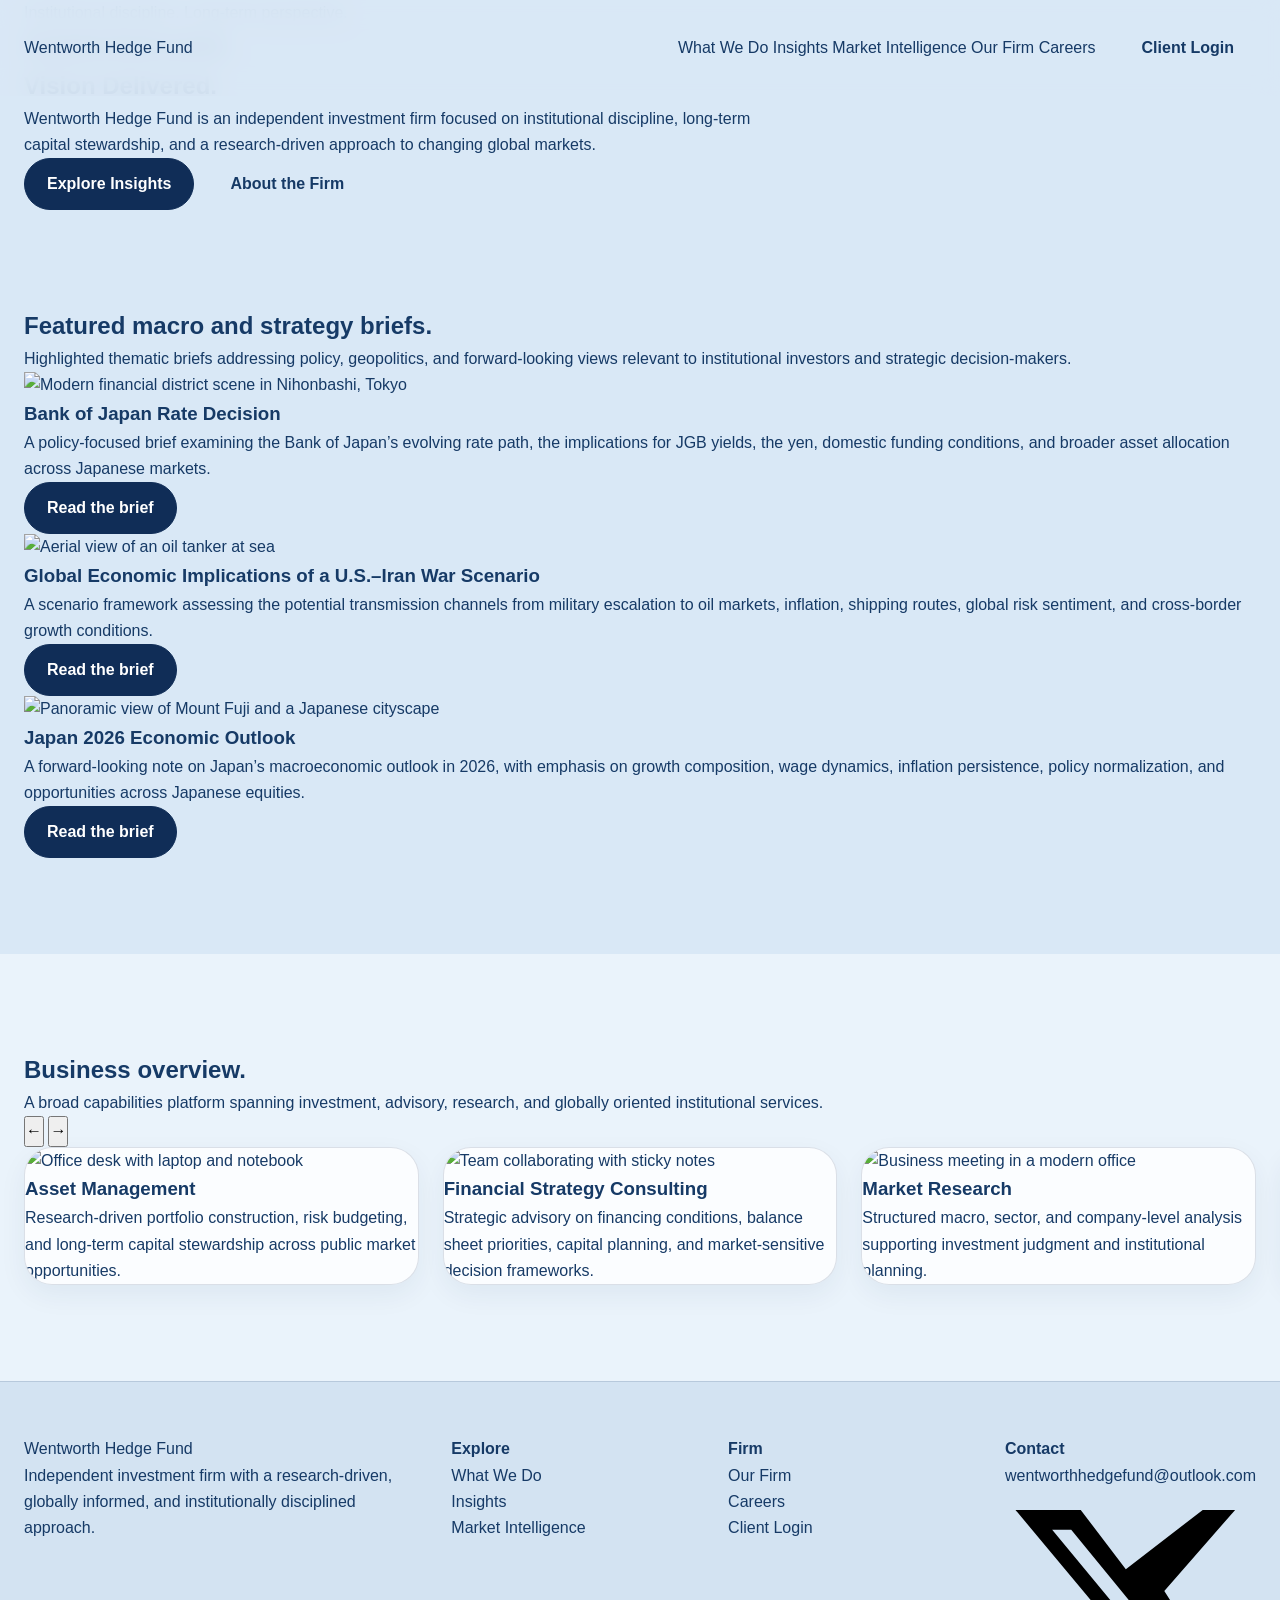
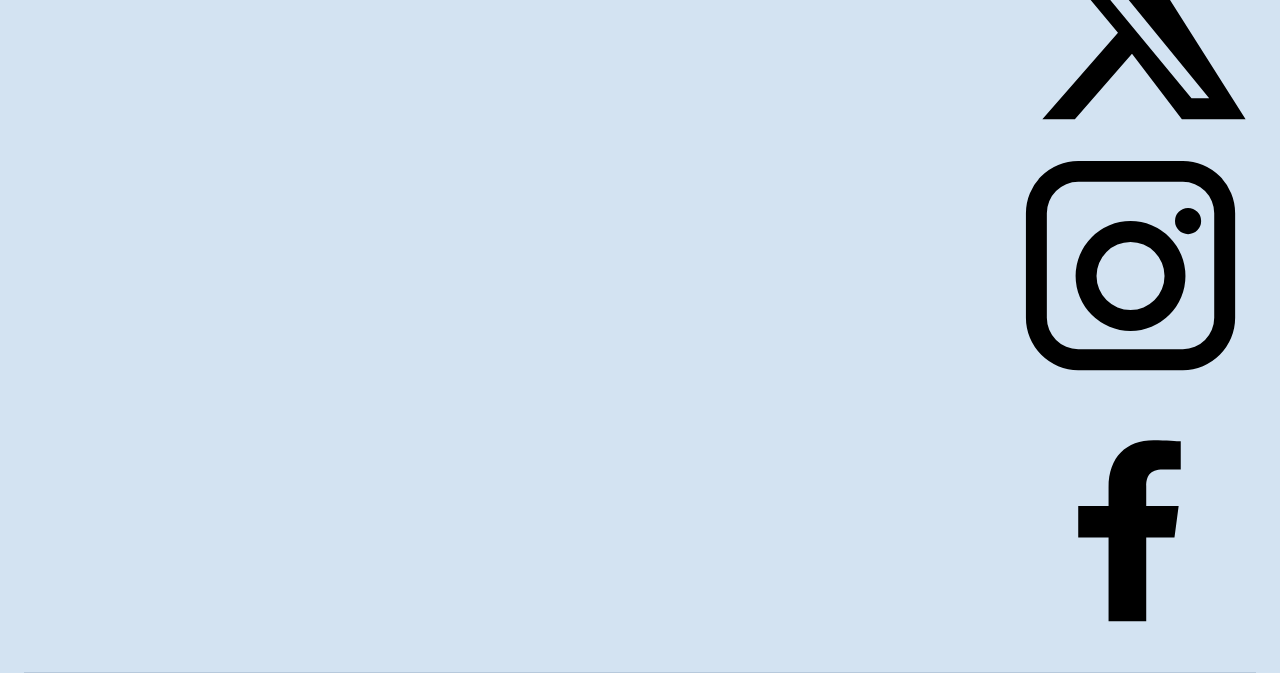
==== commit 90f0a6a5: "Update index.html" ====
--- a/index.html
+++ b/index.html
@@ -2,275 +2,250 @@
 <html lang="en">
 <head>
   <meta charset="UTF-8" />
-  <meta name="viewport" content="width=device-width, initial-scale=1.0" />
+  <meta
+    name="viewport"
+    content="width=device-width, initial-scale=1.0"
+  />
   <title>Wentworth Hedge Fund</title>
   <meta
     name="description"
-    content="Wentworth Hedge Fund is an independent investment firm with a research-driven approach, institutional discipline, and a global market perspective."
+    content="Wentworth Hedge Fund is an independent investment firm focused on institutional discipline, long-term capital stewardship, and research-driven market insights."
   />
-
-  <link rel="preconnect" href="https://fonts.googleapis.com" />
-  <link rel="preconnect" href="https://fonts.gstatic.com" crossorigin />
-  <link
-    href="https://fonts.googleapis.com/css2?family=Cormorant+Garamond:wght@500;600;700&family=Inter:wght@400;500;600;700&display=swap"
-    rel="stylesheet"
-  />
-
-  <link rel="stylesheet" href="./css/style.css" />
+  <link rel="stylesheet" href="css/style.css" />
+  <script defer src="js/main.js"></script>
 </head>
-
-<body class="home-page">
+<body>
   <header class="site-header">
     <div class="container header-inner">
-      <a href="./index.html" class="brand-link" aria-label="Wentworth Hedge Fund home">
-        <span class="brand-line-1">Wentworth</span>
-        <span class="brand-line-2">Hedge Fund</span>
+      <a href="index.html" class="brand" aria-label="Wentworth Hedge Fund home">
+        <span>Wentworth</span>
+        <span>Hedge Fund</span>
       </a>
 
-      <button class="menu-toggle" aria-expanded="false" aria-controls="navMenu" aria-label="Open navigation">
-        <span></span>
-        <span></span>
-        <span></span>
-      </button>
-
-      <nav class="site-nav" id="navMenu">
-        <ul class="nav-menu">
-          <li><a href="./pages/what-we-do.html" class="nav-link">What We Do</a></li>
-          <li><a href="./pages/insights.html" class="nav-link">Insights</a></li>
-          <li><a href="./pages/market-intelligence.html" class="nav-link">Market Intelligence</a></li>
-          <li><a href="./pages/our-firm.html" class="nav-link">Our Firm</a></li>
-          <li><a href="./pages/careers.html" class="nav-link">Careers</a></li>
-          <li><a href="./pages/client-login.html" class="nav-link nav-pill">Client Login</a></li>
-        </ul>
+      <nav class="site-nav" aria-label="Primary navigation">
+        <a href="pages/what-we-do.html">What We Do</a>
+        <a href="pages/insights.html">Insights</a>
+        <a href="pages/market-intelligence.html">Market Intelligence</a>
+        <a href="pages/our-firm.html">Our Firm</a>
+        <a href="pages/careers.html">Careers</a>
       </nav>
+
+      <a class="btn btn-outline btn-sm" href="pages/client-login.html">Client Login</a>
     </div>
   </header>
 
   <main>
-    <!-- Hero -->
-    <section class="hero-home">
-      <div class="container hero-grid">
-        <div class="hero-copy">
-          <h1 class="hero-title">Capital Entrusted, Vision Delivered.</h1>
-          <p class="hero-description">
-            Wentworth Hedge Fund is an independent investment firm focused on institutional
-            discipline, long-term capital stewardship, and a research-driven approach to
-            changing global markets.
+    <!-- HERO -->
+    <section class="hero">
+      <div class="container hero-inner">
+        <div class="hero-content">
+          <p class="hero-kicker">Institutional discipline. Long-term perspective.</p>
+          <h1>Capital Entrusted,<br />Vision Delivered.</h1>
+          <p class="hero-copy">
+            Wentworth Hedge Fund is an independent investment firm focused on
+            institutional discipline, long-term capital stewardship, and a
+            research-driven approach to changing global markets.
           </p>
 
           <div class="hero-actions">
-            <a href="./pages/insights.html" class="btn btn-primary">Explore Insights</a>
-            <a href="./pages/our-firm.html" class="btn btn-secondary">About the Firm</a>
+            <a class="btn btn-primary" href="pages/insights.html">Explore Insights</a>
+            <a class="btn btn-light" href="pages/our-firm.html">About the Firm</a>
           </div>
         </div>
-
-        <div class="hero-media-card">
-          <img
-            src="https://images.unsplash.com/photo-1736155695437-d866f527b622?auto=format&fit=crop&w=1600&q=85"
-            alt="Tokyo Station and Marunouchi business district skyline"
-            class="hero-media-image"
-          />
-        </div>
       </div>
     </section>
 
-    <!-- Featured briefs -->
+    <!-- FEATURED INSIGHTS -->
+    <section class="section">
+      <div class="container">
+        <div class="section-heading">
+          <h2>Featured macro and strategy briefs.</h2>
+          <p>
+            Highlighted thematic briefs addressing policy, geopolitics, and
+            forward-looking views relevant to institutional investors and
+            strategic decision-makers.
+          </p>
+        </div>
+
+        <div class="insights-grid">
+          <article class="insight-card">
+            <a class="insight-card__media" href="pages/bank-of-japan-rate-decision.html" aria-label="Bank of Japan Rate Decision">
+              <img
+                src="https://images.pexels.com/photos/33301672/pexels-photo-33301672.jpeg?auto=compress&cs=tinysrgb&fit=crop&w=1200&h=800"
+                alt="Modern financial district scene in Nihonbashi, Tokyo"
+                loading="lazy"
+              />
+            </a>
+            <div class="insight-card__body">
+              <h3>Bank of Japan Rate Decision</h3>
+              <p>
+                A policy-focused brief examining the Bank of Japan’s evolving
+                rate path, the implications for JGB yields, the yen, domestic
+                funding conditions, and broader asset allocation across Japanese markets.
+              </p>
+              <a class="btn btn-primary btn-sm" href="pages/bank-of-japan-rate-decision.html">Read the brief</a>
+            </div>
+          </article>
+
+          <article class="insight-card">
+            <a class="insight-card__media" href="pages/us-iran-global-impact.html" aria-label="Global Economic Implications of a U.S.–Iran War Scenario">
+              <img
+                src="https://images.pexels.com/photos/4606157/pexels-photo-4606157.jpeg?auto=compress&cs=tinysrgb&fit=crop&w=1200&h=800"
+                alt="Aerial view of an oil tanker at sea"
+                loading="lazy"
+              />
+            </a>
+            <div class="insight-card__body">
+              <h3>Global Economic Implications of a U.S.–Iran War Scenario</h3>
+              <p>
+                A scenario framework assessing the potential transmission
+                channels from military escalation to oil markets, inflation,
+                shipping routes, global risk sentiment, and cross-border growth conditions.
+              </p>
+              <a class="btn btn-primary btn-sm" href="pages/us-iran-global-impact.html">Read the brief</a>
+            </div>
+          </article>
+
+          <article class="insight-card">
+            <a class="insight-card__media" href="pages/japan-2026-outlook.html" aria-label="Japan 2026 Economic Outlook">
+              <img
+                src="https://images.pexels.com/photos/25118689/pexels-photo-25118689.jpeg?auto=compress&cs=tinysrgb&fit=crop&w=1200&h=800"
+                alt="Panoramic view of Mount Fuji and a Japanese cityscape"
+                loading="lazy"
+              />
+            </a>
+            <div class="insight-card__body">
+              <h3>Japan 2026 Economic Outlook</h3>
+              <p>
+                A forward-looking note on Japan’s macroeconomic outlook in 2026,
+                with emphasis on growth composition, wage dynamics, inflation
+                persistence, policy normalization, and opportunities across Japanese equities.
+              </p>
+              <a class="btn btn-primary btn-sm" href="pages/japan-2026-outlook.html">Read the brief</a>
+            </div>
+          </article>
+        </div>
+      </div>
+    </section>
+
+    <!-- BUSINESS OVERVIEW -->
     <section class="section section-soft">
       <div class="container">
-        <div class="section-head">
-          <h2 class="section-title">Featured macro and strategy briefs.</h2>
-          <p class="section-description">
-            Highlighted thematic briefs addressing policy, geopolitics, and forward-looking
-            views relevant to institutional investors and strategic decision-makers.
-          </p>
-        </div>
-
-        <div class="brief-grid">
-          <article class="brief-card">
-            <a href="./pages/boj-rate-decision.html" class="brief-image-link">
-              <img
-                src="https://images.unsplash.com/photo-1604503816506-b20032dabf9a?auto=format&fit=crop&w=1200&q=85"
-                alt="Tokyo financial district buildings representing Bank of Japan policy analysis"
-                class="brief-card-image"
-              />
-            </a>
-
-            <div class="brief-card-body">
-              <h3>Bank of Japan Rate Decision</h3>
-              <p>
-                A policy-focused brief examining the Bank of Japan’s evolving rate path,
-                the implications for JGB yields, the yen, domestic funding conditions,
-                and broader asset allocation across Japanese markets.
-              </p>
-              <a href="./pages/boj-rate-decision.html" class="card-button">Read the brief</a>
-            </div>
-          </article>
-
-          <article class="brief-card">
-            <a href="./pages/us-iran-global-impact.html" class="brief-image-link">
-              <img
-                src="https://images.unsplash.com/photo-1611273426858-450d8e3c9fce?auto=format&fit=crop&w=1200&q=85"
-                alt="Energy infrastructure and tanker vessels representing geopolitical risk transmission"
-                class="brief-card-image"
-              />
-            </a>
-
-            <div class="brief-card-body">
-              <h3>Global Economic Implications of a U.S.–Iran War Scenario</h3>
-              <p>
-                A scenario framework assessing the potential transmission channels from
-                military escalation to oil markets, inflation, shipping routes, global
-                risk sentiment, and cross-border growth conditions.
-              </p>
-              <a href="./pages/us-iran-global-impact.html" class="card-button">Read the brief</a>
-            </div>
-          </article>
-
-          <article class="brief-card">
-            <a href="./pages/japan-2026-outlook.html" class="brief-image-link">
-              <img
-                src="https://images.unsplash.com/photo-1572933014070-3aec28ebba4d?auto=format&fit=crop&w=1200&q=85"
-                alt="Tokyo high-rise business district representing Japan 2026 economic outlook"
-                class="brief-card-image"
-              />
-            </a>
-
-            <div class="brief-card-body">
-              <h3>Japan 2026 Economic Outlook</h3>
-              <p>
-                A forward-looking note on Japan’s macroeconomic outlook in 2026, with
-                emphasis on growth composition, wage dynamics, inflation persistence,
-                policy normalization, and opportunities across Japanese equities.
-              </p>
-              <a href="./pages/japan-2026-outlook.html" class="card-button">Read the brief</a>
-            </div>
-          </article>
-        </div>
-      </div>
-    </section>
-
-    <!-- Business overview -->
-    <section class="section section-light">
-      <div class="container">
-        <div class="section-head section-head-split">
+        <div class="section-heading section-heading--row">
           <div>
-            <h2 class="section-title">Business overview.</h2>
-            <p class="section-description">
-              A broad capabilities platform spanning investment, advisory, research, and globally
-              oriented institutional services.
+            <h2>Business overview.</h2>
+            <p>
+              A broad capabilities platform spanning investment, advisory,
+              research, and globally oriented institutional services.
             </p>
           </div>
 
-          <div class="carousel-controls" aria-label="Business slider controls">
-            <button class="carousel-arrow" id="businessPrev" aria-label="Previous slide">
-              <span>←</span>
-            </button>
-            <button class="carousel-arrow" id="businessNext" aria-label="Next slide">
-              <span>→</span>
-            </button>
+          <div class="slider-controls" aria-label="Business overview slider controls">
+            <button class="slider-btn" type="button" data-slider-prev aria-label="Previous cards">←</button>
+            <button class="slider-btn" type="button" data-slider-next aria-label="Next cards">→</button>
           </div>
         </div>
 
-        <div class="business-carousel">
-          <div class="business-track" id="businessTrack">
-            <article class="business-card">
-              <div class="business-image-wrap">
-                <img
-                  src="https://images.unsplash.com/photo-1520607162513-77705c0f0d4a?auto=format&fit=crop&w=1200&q=85"
-                  alt="Professional team working with financial charts for asset management"
-                  class="business-card-image"
-                />
-              </div>
-              <div class="business-body">
+        <div class="business-slider">
+          <div class="business-track" data-slider-track>
+            <article class="business-card">
+              <div class="business-card__media">
+                <img
+                  src="https://images.pexels.com/photos/30234381/pexels-photo-30234381.jpeg?auto=compress&cs=tinysrgb&fit=crop&w=900&h=700"
+                  alt="Office desk with laptop and notebook"
+                  loading="lazy"
+                />
+              </div>
+              <div class="business-card__body">
                 <h3>Asset Management</h3>
                 <p>
-                  Research-driven portfolio construction, risk budgeting, and long-term
-                  capital stewardship across public market opportunities.
-                </p>
-              </div>
-            </article>
-
-            <article class="business-card">
-              <div class="business-image-wrap">
-                <img
-                  src="https://images.unsplash.com/photo-1552664730-d307ca884978?auto=format&fit=crop&w=1200&q=85"
-                  alt="Business meeting illustrating financial strategy consulting"
-                  class="business-card-image"
-                />
-              </div>
-              <div class="business-body">
+                  Research-driven portfolio construction, risk budgeting, and
+                  long-term capital stewardship across public market opportunities.
+                </p>
+              </div>
+            </article>
+
+            <article class="business-card">
+              <div class="business-card__media">
+                <img
+                  src="https://images.pexels.com/photos/9301872/pexels-photo-9301872.jpeg?auto=compress&cs=tinysrgb&fit=crop&w=900&h=700"
+                  alt="Team collaborating with sticky notes"
+                  loading="lazy"
+                />
+              </div>
+              <div class="business-card__body">
                 <h3>Financial Strategy Consulting</h3>
                 <p>
-                  Strategic advisory on financing conditions, balance sheet priorities,
-                  capital planning, and market-sensitive decision frameworks.
-                </p>
-              </div>
-            </article>
-
-            <article class="business-card">
-              <div class="business-image-wrap">
-                <img
-                  src="https://images.unsplash.com/photo-1454165804606-c3d57bc86b40?auto=format&fit=crop&w=1200&q=85"
-                  alt="Research desk and analysis workflow for market research"
-                  class="business-card-image"
-                />
-              </div>
-              <div class="business-body">
+                  Strategic advisory on financing conditions, balance sheet
+                  priorities, capital planning, and market-sensitive decision frameworks.
+                </p>
+              </div>
+            </article>
+
+            <article class="business-card">
+              <div class="business-card__media">
+                <img
+                  src="https://images.pexels.com/photos/7710054/pexels-photo-7710054.jpeg?auto=compress&cs=tinysrgb&fit=crop&w=900&h=700"
+                  alt="Business meeting in a modern office"
+                  loading="lazy"
+                />
+              </div>
+              <div class="business-card__body">
                 <h3>Market Research</h3>
                 <p>
-                  Structured macro, sector, and company-level analysis supporting
-                  investment judgment and institutional planning.
-                </p>
-              </div>
-            </article>
-
-            <article class="business-card">
-              <div class="business-image-wrap">
-                <img
-                  src="https://images.unsplash.com/photo-1492571350019-22de08371fd3?auto=format&fit=crop&w=1200&q=85"
-                  alt="Japanese landmark representing Japanese equity investment"
-                  class="business-card-image"
-                />
-              </div>
-              <div class="business-body">
+                  Structured macro, sector, and company-level analysis
+                  supporting investment judgment and institutional planning.
+                </p>
+              </div>
+            </article>
+
+            <article class="business-card">
+              <div class="business-card__media">
+                <img
+                  src="https://images.pexels.com/photos/32008357/pexels-photo-32008357.jpeg?auto=compress&cs=tinysrgb&fit=crop&w=900&h=700"
+                  alt="Torii gate in Japan"
+                  loading="lazy"
+                />
+              </div>
+              <div class="business-card__body">
                 <h3>Japanese Equity Investment</h3>
                 <p>
-                  Dedicated focus on listed Japanese companies, valuation asymmetries,
-                  and policy-sensitive opportunities across the domestic market.
-                </p>
-              </div>
-            </article>
-
-            <article class="business-card">
-              <div class="business-image-wrap">
-                <img
-                  src="https://images.unsplash.com/photo-1578575437130-527eed3abbec?auto=format&fit=crop&w=1200&q=85"
-                  alt="Port and shipping containers representing global trade"
-                  class="business-card-image"
-                />
-              </div>
-              <div class="business-body">
+                  Dedicated focus on listed Japanese companies, valuation
+                  asymmetries, and policy-sensitive opportunities across the domestic market.
+                </p>
+              </div>
+            </article>
+
+            <article class="business-card">
+              <div class="business-card__media">
+                <img
+                  src="https://images.pexels.com/photos/30630832/pexels-photo-30630832.jpeg?auto=compress&cs=tinysrgb&fit=crop&w=900&h=700"
+                  alt="Cargo ship in port with containers"
+                  loading="lazy"
+                />
+              </div>
+              <div class="business-card__body">
                 <h3>Global Trade</h3>
                 <p>
-                  Cross-border commercial perspective informed by logistics, policy shifts,
-                  commodity routes, and international market linkages.
-                </p>
-              </div>
-            </article>
-
-            <article class="business-card">
-              <div class="business-image-wrap">
-                <img
-                  src="https://images.unsplash.com/photo-1436491865332-7a61a109cc05?auto=format&fit=crop&w=1200&q=85"
-                  alt="Aircraft wing above clouds representing institutional travel"
-                  class="business-card-image"
-                />
-              </div>
-              <div class="business-body">
+                  Cross-border commercial perspective informed by logistics,
+                  policy shifts, commodity routes, and international market linkages.
+                </p>
+              </div>
+            </article>
+
+            <article class="business-card">
+              <div class="business-card__media">
+                <img
+                  src="https://images.pexels.com/photos/1815396/pexels-photo-1815396.jpeg?auto=compress&cs=tinysrgb&fit=crop&w=900&h=700"
+                  alt="Airplane wing above clouds"
+                  loading="lazy"
+                />
+              </div>
+              <div class="business-card__body">
                 <h3>Institutional Travel</h3>
                 <p>
-                  Travel support and coordination aligned with executive schedules,
-                  investor meetings, and international business engagement.
+                  Travel support and coordination aligned with executive
+                  schedules, investor meetings, and international business engagement.
                 </p>
               </div>
             </article>
@@ -282,74 +257,60 @@
 
   <footer class="site-footer">
     <div class="container footer-grid">
-      <div class="footer-brand-block">
-        <a href="./index.html" class="brand-link footer-brand-link">
-          <span class="brand-line-1">Wentworth</span>
-          <span class="brand-line-2">Hedge Fund</span>
+      <div class="footer-brand">
+        <a href="index.html" class="brand brand--footer">
+          <span>Wentworth</span>
+          <span>Hedge Fund</span>
         </a>
-        <p class="footer-text">
+        <p>
           Independent investment firm with a research-driven, globally informed,
           and institutionally disciplined approach.
         </p>
       </div>
 
-      <div class="footer-column">
+      <div class="footer-col">
         <h4>Explore</h4>
         <ul>
-          <li><a href="./pages/what-we-do.html">What We Do</a></li>
-          <li><a href="./pages/insights.html">Insights</a></li>
-          <li><a href="./pages/market-intelligence.html">Market Intelligence</a></li>
+          <li><a href="pages/what-we-do.html">What We Do</a></li>
+          <li><a href="pages/insights.html">Insights</a></li>
+          <li><a href="pages/market-intelligence.html">Market Intelligence</a></li>
         </ul>
       </div>
 
-      <div class="footer-column">
+      <div class="footer-col">
         <h4>Firm</h4>
         <ul>
-          <li><a href="./pages/our-firm.html">Our Firm</a></li>
-          <li><a href="./pages/careers.html">Careers</a></li>
-          <li><a href="./pages/client-login.html">Client Login</a></li>
+          <li><a href="pages/our-firm.html">Our Firm</a></li>
+          <li><a href="pages/careers.html">Careers</a></li>
+          <li><a href="pages/client-login.html">Client Login</a></li>
         </ul>
       </div>
 
-      <div class="footer-column">
+      <div class="footer-col">
         <h4>Contact</h4>
-        <ul class="footer-contact-list">
-          <li>
-            <a href="mailto:wentworthhedgefund@outlook.com">wentworthhedgefund@outlook.com</a>
-          </li>
-        </ul>
-
-        <div class="social-links" aria-label="Social links">
-          <a href="https://x.com" target="_blank" rel="noopener noreferrer" aria-label="X">
-            <svg width="18" height="18" viewBox="0 0 24 24" aria-hidden="true">
-              <path d="M18.9 2H22l-6.77 7.74L23 22h-6.17l-4.83-6.31L6.48 22H3.37l7.23-8.27L1 2h6.33l4.37 5.76L18.9 2Zm-1.08 18h1.71L6.4 3.9H4.57Z"/>
+        <p><a href="mailto:wentworthhedgefund@outlook.com">wentworthhedgefund@outlook.com</a></p>
+
+        <div class="social-list" aria-label="Social links">
+          <a href="#" class="social-link" aria-label="X">
+            <svg viewBox="0 0 24 24" aria-hidden="true">
+              <path d="M18.9 2H22l-6.77 7.74L23 22h-6.09l-4.77-6.24L6.68 22H3.57l7.23-8.27L1 2h6.24l4.31 5.68L18.9 2Zm-1.07 18h1.69L6.33 3.89H4.51Z"/>
             </svg>
           </a>
 
-          <a href="https://www.instagram.com" target="_blank" rel="noopener noreferrer" aria-label="Instagram">
-            <svg width="18" height="18" viewBox="0 0 24 24" aria-hidden="true">
-              <path d="M7 2h10a5 5 0 0 1 5 5v10a5 5 0 0 1-5 5H7a5 5 0 0 1-5-5V7a5 5 0 0 1 5-5Zm0 2.2A2.8 2.8 0 0 0 4.2 7v10A2.8 2.8 0 0 0 7 19.8h10a2.8 2.8 0 0 0 2.8-2.8V7A2.8 2.8 0 0 0 17 4.2Zm10.35 1.45a1.15 1.15 0 1 1 0 2.3 1.15 1.15 0 0 1 0-2.3ZM12 7a5 5 0 1 1 0 10 5 5 0 0 1 0-10Zm0 2.2A2.8 2.8 0 1 0 12 14.8 2.8 2.8 0 0 0 12 9.2Z"/>
+          <a href="#" class="social-link" aria-label="Instagram">
+            <svg viewBox="0 0 24 24" aria-hidden="true">
+              <path d="M7 2h10a5 5 0 0 1 5 5v10a5 5 0 0 1-5 5H7a5 5 0 0 1-5-5V7a5 5 0 0 1 5-5Zm0 2a3 3 0 0 0-3 3v10a3 3 0 0 0 3 3h10a3 3 0 0 0 3-3V7a3 3 0 0 0-3-3Zm5 3.75A5.25 5.25 0 1 1 6.75 13 5.26 5.26 0 0 1 12 7.75Zm0 2A3.25 3.25 0 1 0 15.25 13 3.25 3.25 0 0 0 12 9.75Zm5.5-3.25a1.25 1.25 0 1 1-1.25 1.25 1.25 1.25 0 0 1 1.25-1.25Z"/>
             </svg>
           </a>
 
-          <a href="https://www.facebook.com" target="_blank" rel="noopener noreferrer" aria-label="Facebook">
-            <svg width="18" height="18" viewBox="0 0 24 24" aria-hidden="true">
-              <path d="M13.5 22v-8.1h2.74l.41-3.17H13.5V8.7c0-.92.26-1.54 1.57-1.54h1.67V4.32c-.29-.04-1.28-.12-2.43-.12-2.4 0-4.05 1.47-4.05 4.16v2.36H7.5v3.17h2.76V22h3.24Z"/>
+          <a href="#" class="social-link" aria-label="Facebook">
+            <svg viewBox="0 0 24 24" aria-hidden="true">
+              <path d="M13.5 22v-8h2.7l.4-3h-3.1V9.1c0-.9.3-1.6 1.6-1.6h1.7V4.8c-.3 0-1.4-.1-2.6-.1-2.6 0-4.3 1.6-4.3 4.5V11H7v3h2.9v8Z"/>
             </svg>
           </a>
         </div>
       </div>
     </div>
-
-    <div class="container footer-bottom">
-      <p>© <span id="currentYear"></span> Wentworth Hedge Fund. All rights reserved.</p>
-      <p class="footer-legal">
-        This website is for informational purposes only. Nothing on this site constitutes
-        investment advice, an offer to sell, or a solicitation to buy any security or service.
-      </p>
-    </div>
   </footer>
-
-  <script src="./js/main.js"></script>
 </body>
 </html>
--- a/css/style.css
+++ b/css/style.css
@@ -62,15 +62,13 @@
   margin: 0 auto;
 }
 
-/* ========================================
-   Header
-======================================== */
+/* Header */
 .site-header {
   position: fixed;
   inset: 0 0 auto 0;
   height: var(--header-height);
   z-index: 1000;
-  background: rgba(217, 232, 246, 0.9);
+  background: rgba(217, 232, 246, 0.92);
   backdrop-filter: blur(12px);
   border-bottom: 1px solid transparent;
   transition: var(--transition);
@@ -171,26 +169,26 @@
   background: var(--navy);
 }
 
-/* ========================================
-   Hero
-======================================== */
+/* Hero */
 .hero-home {
-  padding-top: calc(var(--header-height) + 48px);
-  padding-bottom: 72px;
+  padding-top: calc(var(--header-height) + 54px);
+  padding-bottom: 80px;
   background:
-    linear-gradient(180deg, rgba(247, 251, 255, 0.78) 0%, rgba(234, 243, 251, 0.92) 100%);
+    linear-gradient(180deg, rgba(247, 251, 255, 0.9) 0%, rgba(234, 243, 251, 0.96) 100%);
 }
 
 .hero-grid {
   display: grid;
   grid-template-columns: 1.05fr 0.95fr;
-  gap: 36px;
+  gap: 44px;
   align-items: center;
-  min-height: calc(100vh - var(--header-height) - 48px);
+  min-height: calc(100vh - var(--header-height) - 80px);
 }
 
 .hero-copy {
-  max-width: 740px;
+  max-width: 760px;
+  position: relative;
+  z-index: 2;
 }
 
 .hero-title,
@@ -206,7 +204,7 @@
 
 .hero-title {
   color: var(--navy);
-  font-size: clamp(3.3rem, 7vw, 6rem);
+  font-size: clamp(3.4rem, 7vw, 6.2rem);
   line-height: 0.92;
   letter-spacing: -0.05em;
   margin-bottom: 24px;
@@ -227,31 +225,34 @@
 
 .hero-media-card {
   position: relative;
+  height: min(56vw, 560px);
+  min-height: 430px;
+  max-height: 580px;
   border-radius: 30px;
   overflow: hidden;
-  min-height: 620px;
   box-shadow: var(--shadow);
   border: 1px solid var(--line);
+  background: var(--sky-2);
 }
 
 .hero-media-card::after {
   content: "";
   position: absolute;
   inset: 0;
-  background: linear-gradient(180deg, rgba(16, 45, 87, 0.05), rgba(16, 45, 87, 0.18));
+  background:
+    linear-gradient(180deg, rgba(16, 45, 87, 0.04), rgba(16, 45, 87, 0.18));
+  pointer-events: none;
 }
 
 .hero-media-image {
   width: 100%;
   height: 100%;
-  min-height: 620px;
   object-fit: cover;
   object-position: center;
-}
-
-/* ========================================
-   Buttons
-======================================== */
+  filter: saturate(0.9) contrast(1.02);
+}
+
+/* Buttons */
 .btn,
 .card-button,
 .back-link {
@@ -282,19 +283,17 @@
 }
 
 .btn-secondary {
-  background: rgba(255, 255, 255, 0.68);
+  background: rgba(255, 255, 255, 0.72);
   color: var(--navy);
   border: 1px solid var(--line-strong);
 }
 
 .btn-secondary:hover {
-  background: rgba(255, 255, 255, 0.88);
+  background: rgba(255, 255, 255, 0.92);
   transform: translateY(-2px);
 }
 
-/* ========================================
-   Sections
-======================================== */
+/* Sections */
 .section {
   padding: 96px 0;
 }
@@ -334,41 +333,49 @@
   max-width: 760px;
 }
 
-/* ========================================
-   Brief cards
-======================================== */
+/* Brief cards */
 .brief-grid {
   display: grid;
-  grid-template-columns: repeat(3, 1fr);
+  grid-template-columns: repeat(3, minmax(0, 1fr));
   gap: 24px;
 }
 
 .brief-card {
-  background: rgba(255, 255, 255, 0.8);
+  background: rgba(255, 255, 255, 0.84);
   border: 1px solid var(--line);
   border-radius: var(--radius-lg);
   box-shadow: var(--shadow-soft);
   overflow: hidden;
   display: flex;
   flex-direction: column;
+  min-width: 0;
 }
 
 .brief-image-link {
   display: block;
+  height: 230px;
+  overflow: hidden;
+  background: var(--sky-2);
 }
 
 .brief-card-image {
   width: 100%;
-  height: 260px;
+  height: 230px;
   object-fit: cover;
   object-position: center;
+  filter: saturate(0.88) contrast(1.04);
+  transition: transform 0.35s ease;
+}
+
+.brief-card:hover .brief-card-image {
+  transform: scale(1.03);
 }
 
 .brief-card-body {
   padding: 26px;
   display: flex;
   flex-direction: column;
-  min-height: 300px;
+  min-height: 320px;
 }
 
 .brief-card h3 {
@@ -388,9 +395,7 @@
   align-self: flex-start;
 }
 
-/* ========================================
-   Business overview carousel
-======================================== */
+/* Business overview carousel */
 .carousel-controls {
   display: flex;
   gap: 12px;
@@ -466,9 +471,7 @@
   color: var(--muted);
 }
 
-/* ========================================
-   Footer
-======================================== */
+/* Footer */
 .site-footer {
   background: #d3e3f2;
   border-top: 1px solid var(--line);
@@ -512,35 +515,38 @@
 }
 
 .footer-contact-list {
-  margin-bottom: 18px;
+  margin-bottom: 12px;
 }
 
 .social-links {
   display: flex;
-  gap: 12px;
+  gap: 10px;
   align-items: center;
+  margin-top: 4px;
 }
 
 .social-links a {
-  width: 42px;
-  height: 42px;
+  width: 28px;
+  height: 28px;
   border-radius: 999px;
-  border: 1px solid var(--line-strong);
+  border: 1px solid rgba(16, 45, 87, 0.18);
   display: inline-flex;
   align-items: center;
   justify-content: center;
-  background: rgba(255, 255, 255, 0.55);
+  background: rgba(255, 255, 255, 0.45);
   transition: var(--transition);
 }
 
 .social-links a:hover {
-  background: rgba(255, 255, 255, 0.9);
-  transform: translateY(-2px);
+  background: rgba(255, 255, 255, 0.85);
+  transform: translateY(-1px);
 }
 
 .social-links svg {
-  width: 19px;
-  height: 19px;
+  width: 14px !important;
+  height: 14px !important;
+  max-width: 14px;
+  max-height: 14px;
   fill: var(--navy);
 }
 
@@ -561,9 +567,7 @@
   max-width: 760px;
 }
 
-/* ========================================
-   Existing inner-page support
-======================================== */
+/* Existing inner-page support */
 .page-shell {
   min-height: 100vh;
   background: var(--sky-4);
@@ -679,9 +683,7 @@
   margin-bottom: 10px;
 }
 
-/* ========================================
-   Responsive
-======================================== */
+/* Responsive */
 @media (max-width: 1180px) {
   .brief-grid,
   .footer-grid,
@@ -694,10 +696,7 @@
   }
 
   .hero-media-card {
-    min-height: 460px;
-  }
-
-  .hero-media-image {
+    height: 460px;
     min-height: 460px;
   }
 }
@@ -771,11 +770,23 @@
   }
 
   .hero-home {
+    padding-top: calc(var(--header-height) + 36px);
     padding-bottom: 56px;
   }
 
   .hero-title {
     font-size: clamp(2.9rem, 12vw, 4.6rem);
+  }
+
+  .hero-media-card {
+    height: 320px;
+    min-height: 320px;
+  }
+
+  .brief-image-link,
+  .brief-card-image,
+  .business-card-image {
+    height: 220px;
   }
 
   .brief-card-body,
@@ -785,11 +796,6 @@
     padding: 22px;
   }
 
-  .brief-card-image,
-  .business-card-image {
-    height: 220px;
-  }
-
   .business-card {
     flex: 0 0 100%;
   }
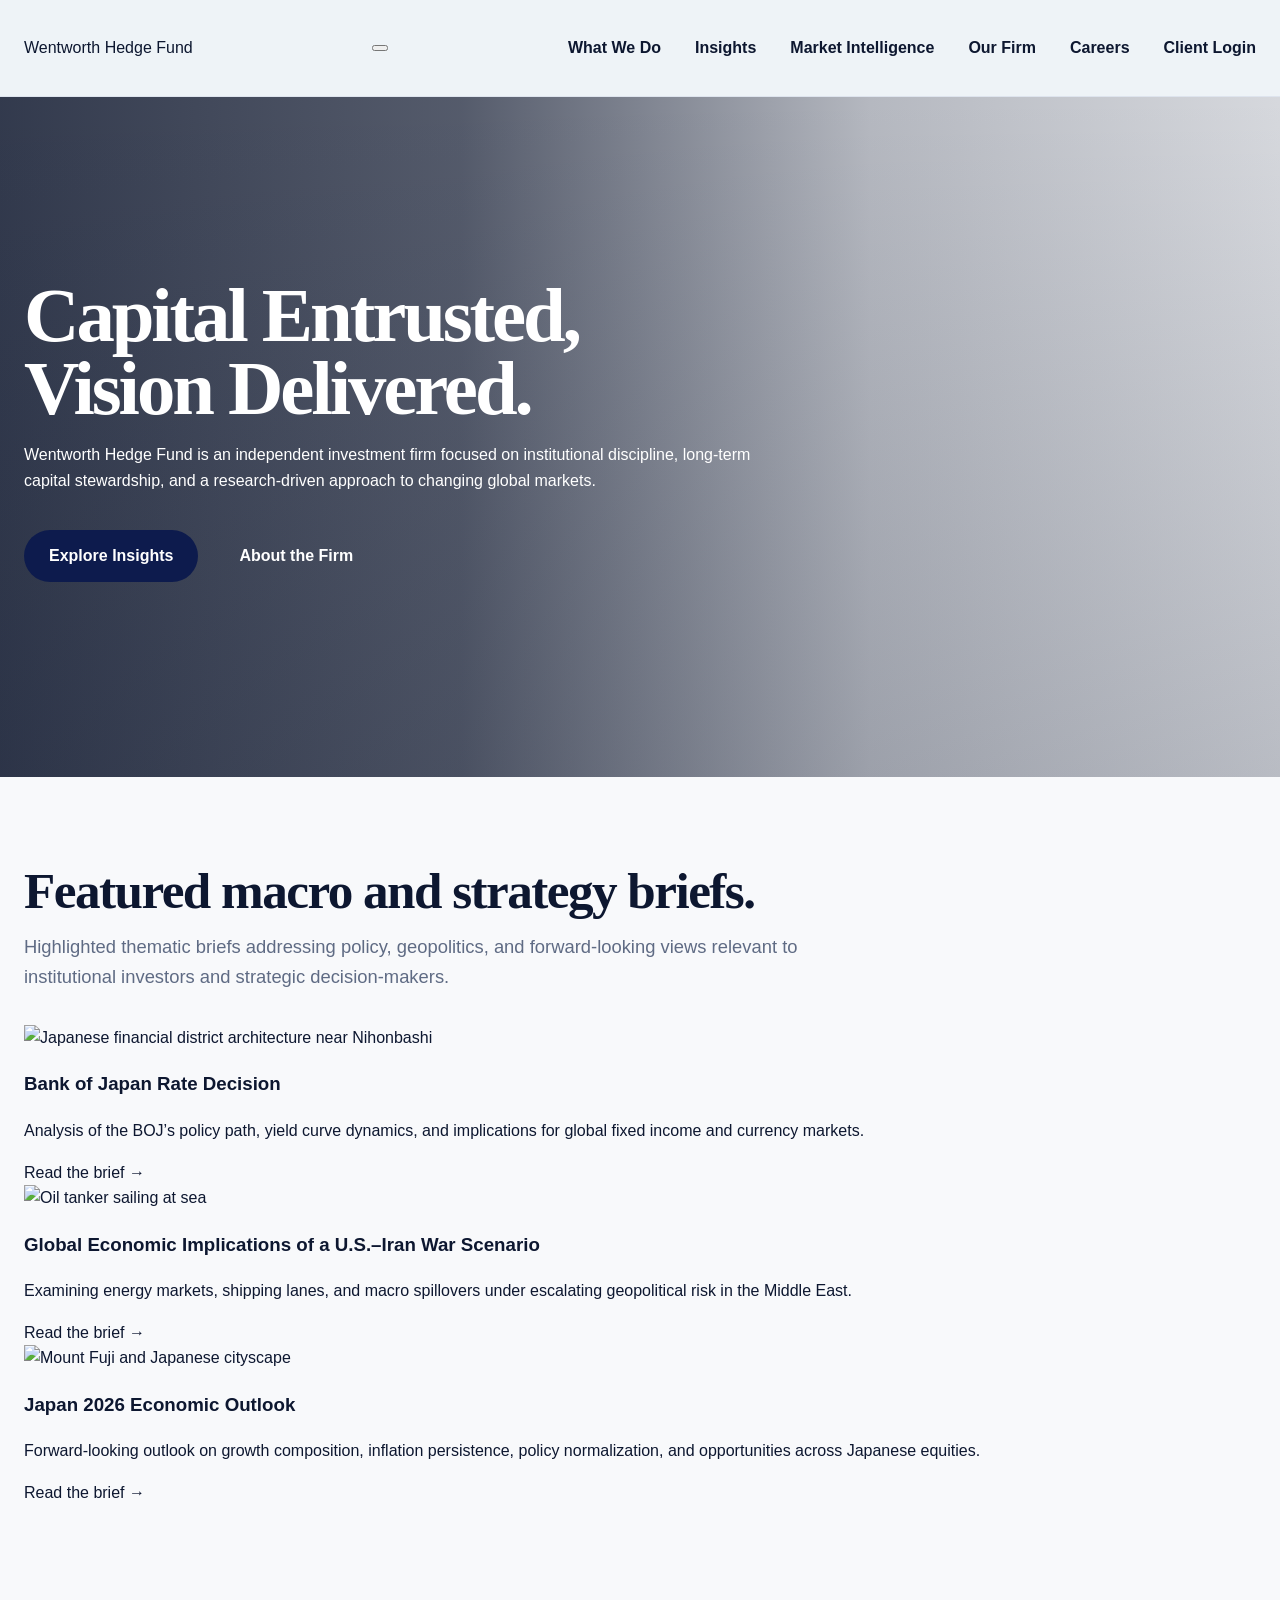
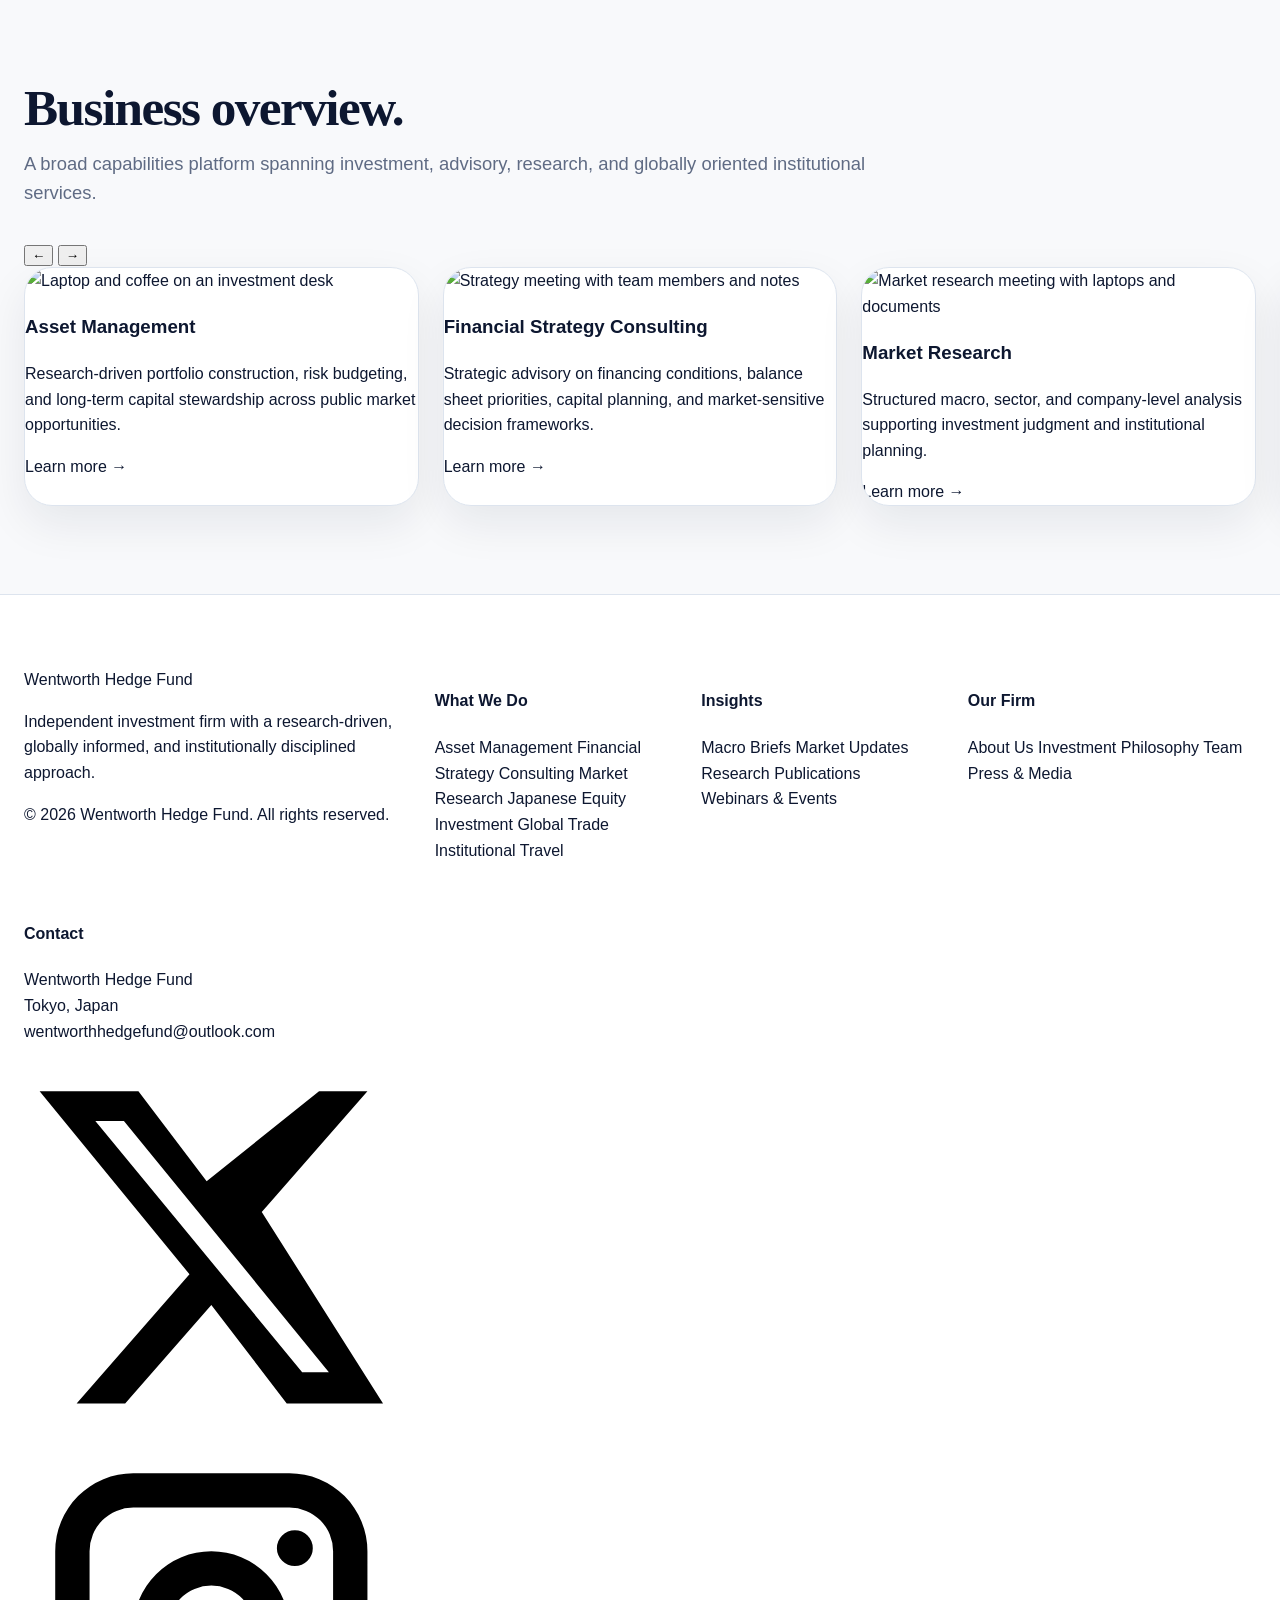
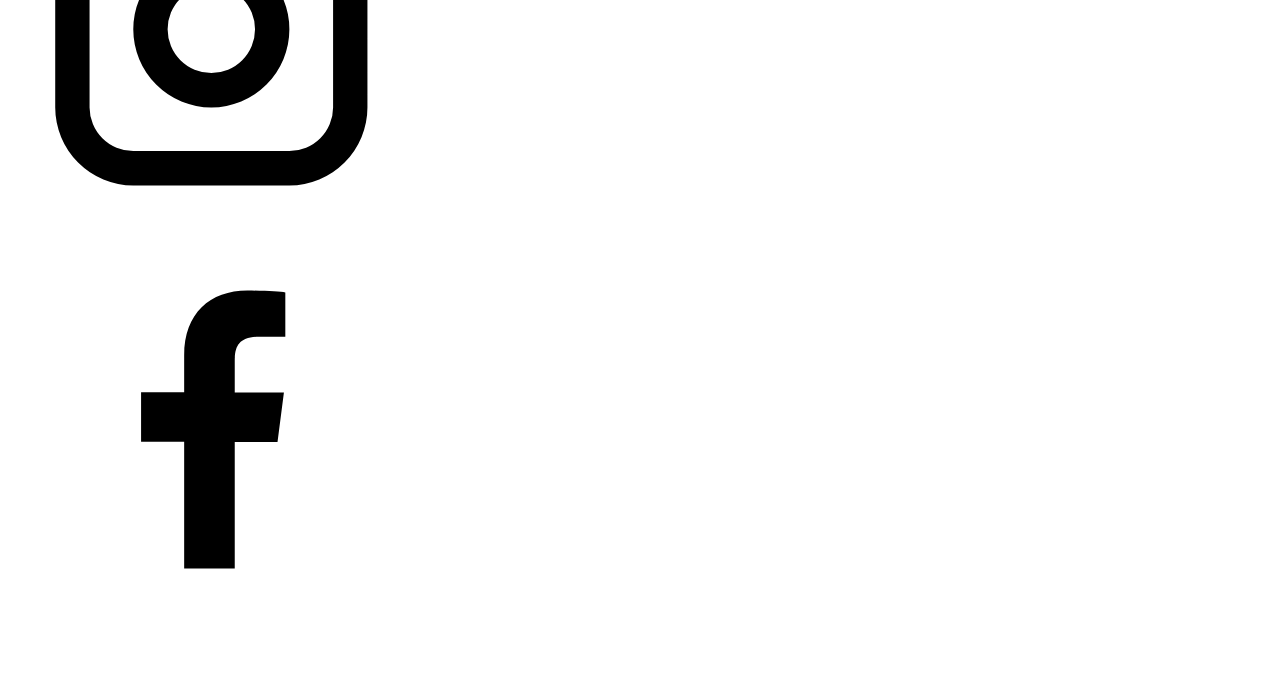
==== commit 838ef34c: "Update index.html" ====
--- a/index.html
+++ b/index.html
@@ -2,126 +2,134 @@
 <html lang="en">
 <head>
   <meta charset="UTF-8" />
-  <meta
-    name="viewport"
-    content="width=device-width, initial-scale=1.0"
-  />
+  <meta name="viewport" content="width=device-width, initial-scale=1.0" />
+
   <title>Wentworth Hedge Fund</title>
   <meta
     name="description"
-    content="Wentworth Hedge Fund is an independent investment firm focused on institutional discipline, long-term capital stewardship, and research-driven market insights."
+    content="Wentworth Hedge Fund is an independent investment firm focused on institutional discipline, long-term capital stewardship, and research-driven market insight."
   />
-  <link rel="stylesheet" href="css/style.css" />
-  <script defer src="js/main.js"></script>
+
+  <link rel="preconnect" href="https://fonts.googleapis.com" />
+  <link rel="preconnect" href="https://fonts.gstatic.com" crossorigin />
+  <link
+    href="https://fonts.googleapis.com/css2?family=Cormorant+Garamond:wght@500;600;700&family=Inter:wght@400;500;600;700&display=swap"
+    rel="stylesheet"
+  />
+
+  <link rel="stylesheet" href="./css/style.css" />
 </head>
+
 <body>
   <header class="site-header">
     <div class="container header-inner">
-      <a href="index.html" class="brand" aria-label="Wentworth Hedge Fund home">
-        <span>Wentworth</span>
-        <span>Hedge Fund</span>
+      <a href="./index.html" class="brand-link" aria-label="Wentworth Hedge Fund home">
+        <span class="brand-line">Wentworth</span>
+        <span class="brand-line">Hedge Fund</span>
       </a>
 
-      <nav class="site-nav" aria-label="Primary navigation">
-        <a href="pages/what-we-do.html">What We Do</a>
-        <a href="pages/insights.html">Insights</a>
-        <a href="pages/market-intelligence.html">Market Intelligence</a>
-        <a href="pages/our-firm.html">Our Firm</a>
-        <a href="pages/careers.html">Careers</a>
+      <button class="menu-toggle" aria-expanded="false" aria-controls="primaryNav" aria-label="Open navigation menu">
+        <span></span>
+        <span></span>
+        <span></span>
+      </button>
+
+      <nav class="site-nav" id="primaryNav" aria-label="Primary navigation">
+        <a href="./pages/what-we-do.html">What We Do</a>
+        <a href="./pages/insights.html">Insights</a>
+        <a href="./pages/market-intelligence.html">Market Intelligence</a>
+        <a href="./pages/our-firm.html">Our Firm</a>
+        <a href="./pages/careers.html">Careers</a>
+        <a href="./pages/client-login.html" class="client-login-link">Client Login</a>
       </nav>
-
-      <a class="btn btn-outline btn-sm" href="pages/client-login.html">Client Login</a>
     </div>
   </header>
 
   <main>
     <!-- HERO -->
     <section class="hero">
+      <div class="hero-overlay"></div>
+
       <div class="container hero-inner">
         <div class="hero-content">
-          <p class="hero-kicker">Institutional discipline. Long-term perspective.</p>
           <h1>Capital Entrusted,<br />Vision Delivered.</h1>
-          <p class="hero-copy">
+          <p>
             Wentworth Hedge Fund is an independent investment firm focused on
             institutional discipline, long-term capital stewardship, and a
             research-driven approach to changing global markets.
           </p>
 
           <div class="hero-actions">
-            <a class="btn btn-primary" href="pages/insights.html">Explore Insights</a>
-            <a class="btn btn-light" href="pages/our-firm.html">About the Firm</a>
+            <a href="./pages/insights.html" class="btn btn-primary">Explore Insights</a>
+            <a href="./pages/our-firm.html" class="btn btn-secondary">About the Firm</a>
           </div>
         </div>
       </div>
     </section>
 
-    <!-- FEATURED INSIGHTS -->
-    <section class="section">
+    <!-- FEATURED BRIEFS -->
+    <section class="section featured-section">
       <div class="container">
         <div class="section-heading">
           <h2>Featured macro and strategy briefs.</h2>
           <p>
-            Highlighted thematic briefs addressing policy, geopolitics, and
-            forward-looking views relevant to institutional investors and
-            strategic decision-makers.
+            Highlighted thematic briefs addressing policy, geopolitics, and forward-looking
+            views relevant to institutional investors and strategic decision-makers.
           </p>
         </div>
 
-        <div class="insights-grid">
-          <article class="insight-card">
-            <a class="insight-card__media" href="pages/bank-of-japan-rate-decision.html" aria-label="Bank of Japan Rate Decision">
+        <div class="brief-grid">
+          <article class="brief-card">
+            <a href="./pages/boj-rate-decision.html" class="brief-media" aria-label="Bank of Japan Rate Decision">
               <img
-                src="https://images.pexels.com/photos/33301672/pexels-photo-33301672.jpeg?auto=compress&cs=tinysrgb&fit=crop&w=1200&h=800"
-                alt="Modern financial district scene in Nihonbashi, Tokyo"
-                loading="lazy"
+                src="https://images.pexels.com/photos/33301672/pexels-photo-33301672.jpeg?auto=compress&cs=tinysrgb&fit=crop&w=1200&h=780&q=85"
+                alt="Japanese financial district architecture near Nihonbashi"
               />
             </a>
-            <div class="insight-card__body">
+
+            <div class="brief-body">
               <h3>Bank of Japan Rate Decision</h3>
               <p>
-                A policy-focused brief examining the Bank of Japan’s evolving
-                rate path, the implications for JGB yields, the yen, domestic
-                funding conditions, and broader asset allocation across Japanese markets.
+                Analysis of the BOJ’s policy path, yield curve dynamics, and implications
+                for global fixed income and currency markets.
               </p>
-              <a class="btn btn-primary btn-sm" href="pages/bank-of-japan-rate-decision.html">Read the brief</a>
+              <a href="./pages/boj-rate-decision.html" class="text-link">Read the brief <span>→</span></a>
             </div>
           </article>
 
-          <article class="insight-card">
-            <a class="insight-card__media" href="pages/us-iran-global-impact.html" aria-label="Global Economic Implications of a U.S.–Iran War Scenario">
+          <article class="brief-card">
+            <a href="./pages/us-iran-global-impact.html" class="brief-media" aria-label="Global Economic Implications of a U.S.–Iran War Scenario">
               <img
-                src="https://images.pexels.com/photos/4606157/pexels-photo-4606157.jpeg?auto=compress&cs=tinysrgb&fit=crop&w=1200&h=800"
-                alt="Aerial view of an oil tanker at sea"
-                loading="lazy"
+                src="https://images.pexels.com/photos/4606157/pexels-photo-4606157.jpeg?auto=compress&cs=tinysrgb&fit=crop&w=1200&h=780&q=85"
+                alt="Oil tanker sailing at sea"
               />
             </a>
-            <div class="insight-card__body">
+
+            <div class="brief-body">
               <h3>Global Economic Implications of a U.S.–Iran War Scenario</h3>
               <p>
-                A scenario framework assessing the potential transmission
-                channels from military escalation to oil markets, inflation,
-                shipping routes, global risk sentiment, and cross-border growth conditions.
+                Examining energy markets, shipping lanes, and macro spillovers under
+                escalating geopolitical risk in the Middle East.
               </p>
-              <a class="btn btn-primary btn-sm" href="pages/us-iran-global-impact.html">Read the brief</a>
+              <a href="./pages/us-iran-global-impact.html" class="text-link">Read the brief <span>→</span></a>
             </div>
           </article>
 
-          <article class="insight-card">
-            <a class="insight-card__media" href="pages/japan-2026-outlook.html" aria-label="Japan 2026 Economic Outlook">
+          <article class="brief-card">
+            <a href="./pages/japan-2026-outlook.html" class="brief-media" aria-label="Japan 2026 Economic Outlook">
               <img
-                src="https://images.pexels.com/photos/25118689/pexels-photo-25118689.jpeg?auto=compress&cs=tinysrgb&fit=crop&w=1200&h=800"
-                alt="Panoramic view of Mount Fuji and a Japanese cityscape"
-                loading="lazy"
+                src="https://images.pexels.com/photos/25118689/pexels-photo-25118689.jpeg?auto=compress&cs=tinysrgb&fit=crop&w=1200&h=780&q=85"
+                alt="Mount Fuji and Japanese cityscape"
               />
             </a>
-            <div class="insight-card__body">
+
+            <div class="brief-body">
               <h3>Japan 2026 Economic Outlook</h3>
               <p>
-                A forward-looking note on Japan’s macroeconomic outlook in 2026,
-                with emphasis on growth composition, wage dynamics, inflation
-                persistence, policy normalization, and opportunities across Japanese equities.
+                Forward-looking outlook on growth composition, inflation persistence,
+                policy normalization, and opportunities across Japanese equities.
               </p>
-              <a class="btn btn-primary btn-sm" href="pages/japan-2026-outlook.html">Read the brief</a>
+              <a href="./pages/japan-2026-outlook.html" class="text-link">Read the brief <span>→</span></a>
             </div>
           </article>
         </div>
@@ -129,124 +137,124 @@
     </section>
 
     <!-- BUSINESS OVERVIEW -->
-    <section class="section section-soft">
+    <section class="section business-section">
       <div class="container">
-        <div class="section-heading section-heading--row">
-          <div>
+        <div class="business-heading-row">
+          <div class="section-heading business-heading">
             <h2>Business overview.</h2>
             <p>
-              A broad capabilities platform spanning investment, advisory,
-              research, and globally oriented institutional services.
+              A broad capabilities platform spanning investment, advisory, research,
+              and globally oriented institutional services.
             </p>
           </div>
 
-          <div class="slider-controls" aria-label="Business overview slider controls">
-            <button class="slider-btn" type="button" data-slider-prev aria-label="Previous cards">←</button>
-            <button class="slider-btn" type="button" data-slider-next aria-label="Next cards">→</button>
+          <div class="business-controls" aria-label="Business overview controls">
+            <button class="business-arrow" type="button" id="businessPrev" aria-label="Previous business cards">←</button>
+            <button class="business-arrow" type="button" id="businessNext" aria-label="Next business cards">→</button>
           </div>
         </div>
 
-        <div class="business-slider">
-          <div class="business-track" data-slider-track>
-            <article class="business-card">
-              <div class="business-card__media">
-                <img
-                  src="https://images.pexels.com/photos/30234381/pexels-photo-30234381.jpeg?auto=compress&cs=tinysrgb&fit=crop&w=900&h=700"
-                  alt="Office desk with laptop and notebook"
-                  loading="lazy"
-                />
-              </div>
-              <div class="business-card__body">
+        <div class="business-carousel">
+          <div class="business-track" id="businessTrack">
+            <article class="business-card">
+              <div class="business-media">
+                <img
+                  src="https://images.pexels.com/photos/30234381/pexels-photo-30234381.jpeg?auto=compress&cs=tinysrgb&fit=crop&w=900&h=620&q=85"
+                  alt="Laptop and coffee on an investment desk"
+                />
+              </div>
+              <div class="business-body">
                 <h3>Asset Management</h3>
                 <p>
-                  Research-driven portfolio construction, risk budgeting, and
-                  long-term capital stewardship across public market opportunities.
-                </p>
-              </div>
-            </article>
-
-            <article class="business-card">
-              <div class="business-card__media">
-                <img
-                  src="https://images.pexels.com/photos/9301872/pexels-photo-9301872.jpeg?auto=compress&cs=tinysrgb&fit=crop&w=900&h=700"
-                  alt="Team collaborating with sticky notes"
-                  loading="lazy"
-                />
-              </div>
-              <div class="business-card__body">
+                  Research-driven portfolio construction, risk budgeting, and long-term
+                  capital stewardship across public market opportunities.
+                </p>
+                <a href="./pages/what-we-do.html" class="text-link">Learn more <span>→</span></a>
+              </div>
+            </article>
+
+            <article class="business-card">
+              <div class="business-media">
+                <img
+                  src="https://images.pexels.com/photos/9301872/pexels-photo-9301872.jpeg?auto=compress&cs=tinysrgb&fit=crop&w=900&h=620&q=85"
+                  alt="Strategy meeting with team members and notes"
+                />
+              </div>
+              <div class="business-body">
                 <h3>Financial Strategy Consulting</h3>
                 <p>
-                  Strategic advisory on financing conditions, balance sheet
-                  priorities, capital planning, and market-sensitive decision frameworks.
-                </p>
-              </div>
-            </article>
-
-            <article class="business-card">
-              <div class="business-card__media">
-                <img
-                  src="https://images.pexels.com/photos/7710054/pexels-photo-7710054.jpeg?auto=compress&cs=tinysrgb&fit=crop&w=900&h=700"
-                  alt="Business meeting in a modern office"
-                  loading="lazy"
-                />
-              </div>
-              <div class="business-card__body">
+                  Strategic advisory on financing conditions, balance sheet priorities,
+                  capital planning, and market-sensitive decision frameworks.
+                </p>
+                <a href="./pages/what-we-do.html" class="text-link">Learn more <span>→</span></a>
+              </div>
+            </article>
+
+            <article class="business-card">
+              <div class="business-media">
+                <img
+                  src="https://images.pexels.com/photos/7710054/pexels-photo-7710054.jpeg?auto=compress&cs=tinysrgb&fit=crop&w=900&h=620&q=85"
+                  alt="Market research meeting with laptops and documents"
+                />
+              </div>
+              <div class="business-body">
                 <h3>Market Research</h3>
                 <p>
-                  Structured macro, sector, and company-level analysis
-                  supporting investment judgment and institutional planning.
-                </p>
-              </div>
-            </article>
-
-            <article class="business-card">
-              <div class="business-card__media">
-                <img
-                  src="https://images.pexels.com/photos/32008357/pexels-photo-32008357.jpeg?auto=compress&cs=tinysrgb&fit=crop&w=900&h=700"
-                  alt="Torii gate in Japan"
-                  loading="lazy"
-                />
-              </div>
-              <div class="business-card__body">
+                  Structured macro, sector, and company-level analysis supporting
+                  investment judgment and institutional planning.
+                </p>
+                <a href="./pages/what-we-do.html" class="text-link">Learn more <span>→</span></a>
+              </div>
+            </article>
+
+            <article class="business-card">
+              <div class="business-media">
+                <img
+                  src="https://images.pexels.com/photos/32008357/pexels-photo-32008357.jpeg?auto=compress&cs=tinysrgb&fit=crop&w=900&h=620&q=85"
+                  alt="Japanese torii gate and waterfront"
+                />
+              </div>
+              <div class="business-body">
                 <h3>Japanese Equity Investment</h3>
                 <p>
-                  Dedicated focus on listed Japanese companies, valuation
-                  asymmetries, and policy-sensitive opportunities across the domestic market.
-                </p>
-              </div>
-            </article>
-
-            <article class="business-card">
-              <div class="business-card__media">
-                <img
-                  src="https://images.pexels.com/photos/30630832/pexels-photo-30630832.jpeg?auto=compress&cs=tinysrgb&fit=crop&w=900&h=700"
-                  alt="Cargo ship in port with containers"
-                  loading="lazy"
-                />
-              </div>
-              <div class="business-card__body">
+                  Dedicated focus on listed Japanese companies, valuation asymmetries,
+                  and policy-sensitive opportunities across the domestic market.
+                </p>
+                <a href="./pages/what-we-do.html" class="text-link">Learn more <span>→</span></a>
+              </div>
+            </article>
+
+            <article class="business-card">
+              <div class="business-media">
+                <img
+                  src="https://images.pexels.com/photos/30630832/pexels-photo-30630832.jpeg?auto=compress&cs=tinysrgb&fit=crop&w=900&h=620&q=85"
+                  alt="Container ship and port infrastructure"
+                />
+              </div>
+              <div class="business-body">
                 <h3>Global Trade</h3>
                 <p>
-                  Cross-border commercial perspective informed by logistics,
-                  policy shifts, commodity routes, and international market linkages.
-                </p>
-              </div>
-            </article>
-
-            <article class="business-card">
-              <div class="business-card__media">
-                <img
-                  src="https://images.pexels.com/photos/1815396/pexels-photo-1815396.jpeg?auto=compress&cs=tinysrgb&fit=crop&w=900&h=700"
+                  Cross-border commercial perspective informed by logistics, policy shifts,
+                  commodity routes, and international market linkages.
+                </p>
+                <a href="./pages/what-we-do.html" class="text-link">Learn more <span>→</span></a>
+              </div>
+            </article>
+
+            <article class="business-card">
+              <div class="business-media">
+                <img
+                  src="https://images.pexels.com/photos/1815396/pexels-photo-1815396.jpeg?auto=compress&cs=tinysrgb&fit=crop&w=900&h=620&q=85"
                   alt="Airplane wing above clouds"
-                  loading="lazy"
-                />
-              </div>
-              <div class="business-card__body">
+                />
+              </div>
+              <div class="business-body">
                 <h3>Institutional Travel</h3>
                 <p>
-                  Travel support and coordination aligned with executive
-                  schedules, investor meetings, and international business engagement.
-                </p>
+                  Travel support and coordination aligned with executive schedules,
+                  investor meetings, and international business engagement.
+                </p>
+                <a href="./pages/what-we-do.html" class="text-link">Learn more <span>→</span></a>
               </div>
             </article>
           </div>
@@ -255,62 +263,80 @@
     </section>
   </main>
 
+  <!-- FOOTER -->
   <footer class="site-footer">
     <div class="container footer-grid">
-      <div class="footer-brand">
-        <a href="index.html" class="brand brand--footer">
-          <span>Wentworth</span>
-          <span>Hedge Fund</span>
+      <div class="footer-brand-block">
+        <a href="./index.html" class="brand-link footer-brand-link">
+          <span class="brand-line">Wentworth</span>
+          <span class="brand-line">Hedge Fund</span>
         </a>
+
         <p>
           Independent investment firm with a research-driven, globally informed,
           and institutionally disciplined approach.
         </p>
-      </div>
-
-      <div class="footer-col">
-        <h4>Explore</h4>
-        <ul>
-          <li><a href="pages/what-we-do.html">What We Do</a></li>
-          <li><a href="pages/insights.html">Insights</a></li>
-          <li><a href="pages/market-intelligence.html">Market Intelligence</a></li>
-        </ul>
-      </div>
-
-      <div class="footer-col">
-        <h4>Firm</h4>
-        <ul>
-          <li><a href="pages/our-firm.html">Our Firm</a></li>
-          <li><a href="pages/careers.html">Careers</a></li>
-          <li><a href="pages/client-login.html">Client Login</a></li>
-        </ul>
-      </div>
-
-      <div class="footer-col">
+
+        <p class="copyright">© 2026 Wentworth Hedge Fund. All rights reserved.</p>
+      </div>
+
+      <div class="footer-column">
+        <h4>What We Do</h4>
+        <a href="./pages/what-we-do.html">Asset Management</a>
+        <a href="./pages/what-we-do.html">Financial Strategy Consulting</a>
+        <a href="./pages/what-we-do.html">Market Research</a>
+        <a href="./pages/what-we-do.html">Japanese Equity Investment</a>
+        <a href="./pages/what-we-do.html">Global Trade</a>
+        <a href="./pages/what-we-do.html">Institutional Travel</a>
+      </div>
+
+      <div class="footer-column">
+        <h4>Insights</h4>
+        <a href="./pages/insights.html">Macro Briefs</a>
+        <a href="./pages/insights.html">Market Updates</a>
+        <a href="./pages/insights.html">Research Publications</a>
+        <a href="./pages/insights.html">Webinars & Events</a>
+      </div>
+
+      <div class="footer-column">
+        <h4>Our Firm</h4>
+        <a href="./pages/our-firm.html">About Us</a>
+        <a href="./pages/our-firm.html">Investment Philosophy</a>
+        <a href="./pages/our-firm.html">Team</a>
+        <a href="./pages/our-firm.html">Press & Media</a>
+      </div>
+
+      <div class="footer-column contact-column">
         <h4>Contact</h4>
-        <p><a href="mailto:wentworthhedgefund@outlook.com">wentworthhedgefund@outlook.com</a></p>
-
-        <div class="social-list" aria-label="Social links">
-          <a href="#" class="social-link" aria-label="X">
+        <p>
+          Wentworth Hedge Fund<br />
+          Tokyo, Japan<br />
+          <a href="mailto:wentworthhedgefund@outlook.com">wentworthhedgefund@outlook.com</a>
+        </p>
+
+        <div class="social-links" aria-label="Social links">
+          <a href="https://x.com" target="_blank" rel="noopener noreferrer" aria-label="X">
             <svg viewBox="0 0 24 24" aria-hidden="true">
-              <path d="M18.9 2H22l-6.77 7.74L23 22h-6.09l-4.77-6.24L6.68 22H3.57l7.23-8.27L1 2h6.24l4.31 5.68L18.9 2Zm-1.07 18h1.69L6.33 3.89H4.51Z"/>
+              <path d="M18.9 2H22l-6.77 7.74L23 22h-6.17l-4.83-6.31L6.48 22H3.37l7.23-8.27L1 2h6.33l4.37 5.76L18.9 2Zm-1.08 18h1.71L6.4 3.9H4.57Z" />
             </svg>
           </a>
 
-          <a href="#" class="social-link" aria-label="Instagram">
+          <a href="https://www.instagram.com" target="_blank" rel="noopener noreferrer" aria-label="Instagram">
             <svg viewBox="0 0 24 24" aria-hidden="true">
-              <path d="M7 2h10a5 5 0 0 1 5 5v10a5 5 0 0 1-5 5H7a5 5 0 0 1-5-5V7a5 5 0 0 1 5-5Zm0 2a3 3 0 0 0-3 3v10a3 3 0 0 0 3 3h10a3 3 0 0 0 3-3V7a3 3 0 0 0-3-3Zm5 3.75A5.25 5.25 0 1 1 6.75 13 5.26 5.26 0 0 1 12 7.75Zm0 2A3.25 3.25 0 1 0 15.25 13 3.25 3.25 0 0 0 12 9.75Zm5.5-3.25a1.25 1.25 0 1 1-1.25 1.25 1.25 1.25 0 0 1 1.25-1.25Z"/>
+              <path d="M7 2h10a5 5 0 0 1 5 5v10a5 5 0 0 1-5 5H7a5 5 0 0 1-5-5V7a5 5 0 0 1 5-5Zm0 2.2A2.8 2.8 0 0 0 4.2 7v10A2.8 2.8 0 0 0 7 19.8h10a2.8 2.8 0 0 0 2.8-2.8V7A2.8 2.8 0 0 0 17 4.2Zm10.35 1.45a1.15 1.15 0 1 1 0 2.3 1.15 1.15 0 0 1 0-2.3ZM12 7a5 5 0 1 1 0 10 5 5 0 0 1 0-10Zm0 2.2A2.8 2.8 0 1 0 12 14.8 2.8 2.8 0 0 0 12 9.2Z" />
             </svg>
           </a>
 
-          <a href="#" class="social-link" aria-label="Facebook">
+          <a href="https://www.facebook.com" target="_blank" rel="noopener noreferrer" aria-label="Facebook">
             <svg viewBox="0 0 24 24" aria-hidden="true">
-              <path d="M13.5 22v-8h2.7l.4-3h-3.1V9.1c0-.9.3-1.6 1.6-1.6h1.7V4.8c-.3 0-1.4-.1-2.6-.1-2.6 0-4.3 1.6-4.3 4.5V11H7v3h2.9v8Z"/>
+              <path d="M13.5 22v-8.1h2.74l.41-3.17H13.5V8.7c0-.92.26-1.54 1.57-1.54h1.67V4.32c-.29-.04-1.28-.12-2.43-.12-2.4 0-4.05 1.47-4.05 4.16v2.36H7.5v3.17h2.76V22h3.24Z" />
             </svg>
           </a>
         </div>
       </div>
     </div>
   </footer>
+
+  <script src="./js/main.js"></script>
 </body>
 </html>
--- a/css/style.css
+++ b/css/style.css
@@ -1,28 +1,21 @@
 :root {
-  --sky-1: #d9e8f6;
-  --sky-2: #cfe1f2;
-  --sky-3: #eaf3fb;
-  --sky-4: #f7fbff;
-  --navy: #102d57;
-  --navy-deep: #0b2244;
-  --text: #163a66;
-  --muted: #56739a;
-  --white: #ffffff;
-  --line: rgba(16, 45, 87, 0.14);
-  --line-strong: rgba(16, 45, 87, 0.22);
-  --shadow: 0 14px 40px rgba(16, 45, 87, 0.08);
-  --shadow-soft: 0 10px 28px rgba(16, 45, 87, 0.06);
+  --bg: #f8f9fb;
+  --surface: #ffffff;
+  --surface-soft: #f3f6fa;
+  --text: #0d1730;
+  --muted: #5f6b84;
+  --border: #dde4ee;
+  --primary: #0d1b4d;
+  --primary-hover: #13256b;
+  --header: #eef3f7;
+  --shadow: 0 18px 45px rgba(12, 25, 56, 0.08);
   --radius-lg: 28px;
-  --radius-md: 22px;
-  --radius-sm: 14px;
+  --radius-md: 20px;
+  --radius-sm: 999px;
   --container: 1240px;
-  --header-height: 96px;
-  --transition: 0.25s ease;
 }
 
 * {
-  margin: 0;
-  padding: 0;
   box-sizing: border-box;
 }
 
@@ -31,14 +24,14 @@
 }
 
 body {
-  font-family: "Inter", Arial, sans-serif;
-  background: var(--sky-1);
-  color: var(--text);
-  line-height: 1.65;
-}
-
-img,
-svg {
+  margin: 0;
+  font-family: -apple-system, BlinkMacSystemFont, "Segoe UI", Roboto, Helvetica, Arial, sans-serif;
+  background: var(--bg);
+  color: var(--text);
+  line-height: 1.6;
+}
+
+img {
   display: block;
   max-width: 100%;
 }
@@ -48,383 +41,301 @@
   text-decoration: none;
 }
 
-ul {
-  list-style: none;
-}
-
-button,
-input {
-  font: inherit;
-}
-
 .container {
   width: min(var(--container), calc(100% - 48px));
   margin: 0 auto;
 }
 
+/* Brand */
+.brand {
+  display: inline-flex;
+  flex-direction: column;
+  gap: 2px;
+  font-family: Georgia, "Times New Roman", serif;
+  font-size: 1.05rem;
+  font-weight: 700;
+  line-height: 0.92;
+  letter-spacing: -0.02em;
+  color: var(--text);
+}
+
+.brand span:first-child {
+  font-size: clamp(2rem, 2.2vw, 2.6rem);
+}
+
+.brand span:last-child {
+  font-size: clamp(1.9rem, 2vw, 2.45rem);
+}
+
+.brand--footer span:first-child,
+.brand--footer span:last-child {
+  font-size: 2.2rem;
+}
+
 /* Header */
 .site-header {
-  position: fixed;
-  inset: 0 0 auto 0;
-  height: var(--header-height);
-  z-index: 1000;
-  background: rgba(217, 232, 246, 0.92);
-  backdrop-filter: blur(12px);
-  border-bottom: 1px solid transparent;
-  transition: var(--transition);
-}
-
-.site-header.scrolled {
-  border-bottom: 1px solid var(--line);
-  box-shadow: 0 6px 20px rgba(16, 45, 87, 0.04);
+  position: sticky;
+  top: 0;
+  z-index: 50;
+  background: rgba(238, 243, 247, 0.95);
+  backdrop-filter: blur(10px);
+  border-bottom: 1px solid rgba(221, 228, 238, 0.9);
 }
 
 .header-inner {
-  min-height: var(--header-height);
+  min-height: 96px;
   display: flex;
   align-items: center;
   justify-content: space-between;
-  gap: 24px;
-}
-
-.brand-link {
-  display: inline-flex;
-  flex-direction: column;
-  align-items: flex-start;
-  line-height: 0.92;
-  color: var(--navy);
-  flex-shrink: 0;
-}
-
-.brand-line-1,
-.brand-line-2 {
-  font-family: "Cormorant Garamond", Georgia, serif;
-  font-weight: 700;
-  letter-spacing: -0.03em;
-}
-
-.brand-line-1 {
-  font-size: 2.4rem;
-}
-
-.brand-line-2 {
-  font-size: 2.1rem;
-  margin-top: 0.06rem;
+  gap: 28px;
 }
 
 .site-nav {
-  margin-left: auto;
-}
-
-.nav-menu {
   display: flex;
   align-items: center;
-  gap: 28px;
-}
-
-.nav-link {
-  color: var(--navy);
-  font-size: 0.95rem;
+  gap: 34px;
+  flex-wrap: wrap;
+}
+
+.site-nav a {
+  font-size: 1rem;
   font-weight: 600;
-  transition: var(--transition);
-}
-
-.nav-link:hover,
-.nav-link.active {
-  color: var(--navy-deep);
-  opacity: 0.75;
-}
-
-.nav-pill {
-  padding: 12px 18px;
-  border: 1px solid var(--line-strong);
-  border-radius: 999px;
-  background: rgba(255, 255, 255, 0.45);
-}
-
-.nav-pill:hover,
-.nav-pill.active {
-  background: rgba(255, 255, 255, 0.75);
-  opacity: 1;
-}
-
-.menu-toggle {
-  display: none;
-  width: 46px;
-  height: 46px;
-  border: 1px solid var(--line);
-  border-radius: 12px;
-  background: rgba(255, 255, 255, 0.42);
-  cursor: pointer;
-  flex-direction: column;
-  justify-content: center;
-  align-items: center;
-  gap: 5px;
-}
-
-.menu-toggle span {
-  display: block;
-  width: 20px;
-  height: 2px;
-  background: var(--navy);
-}
-
-/* Hero */
-.hero-home {
-  padding-top: calc(var(--header-height) + 54px);
-  padding-bottom: 80px;
-  background:
-    linear-gradient(180deg, rgba(247, 251, 255, 0.9) 0%, rgba(234, 243, 251, 0.96) 100%);
-}
-
-.hero-grid {
-  display: grid;
-  grid-template-columns: 1.05fr 0.95fr;
-  gap: 44px;
-  align-items: center;
-  min-height: calc(100vh - var(--header-height) - 80px);
-}
-
-.hero-copy {
-  max-width: 760px;
-  position: relative;
-  z-index: 2;
-}
-
-.hero-title,
-.section-title,
-.brief-card h3,
-.business-body h3,
-.footer-column h4,
-.page-title,
-.article-block h2,
-.article-side-card h3 {
-  font-family: "Cormorant Garamond", Georgia, serif;
-}
-
-.hero-title {
-  color: var(--navy);
-  font-size: clamp(3.4rem, 7vw, 6.2rem);
-  line-height: 0.92;
-  letter-spacing: -0.05em;
-  margin-bottom: 24px;
-}
-
-.hero-description {
-  max-width: 620px;
-  font-size: 1.1rem;
-  color: var(--text);
-  margin-bottom: 32px;
-}
-
-.hero-actions {
-  display: flex;
-  gap: 14px;
-  flex-wrap: wrap;
-}
-
-.hero-media-card {
-  position: relative;
-  height: min(56vw, 560px);
-  min-height: 430px;
-  max-height: 580px;
-  border-radius: 30px;
-  overflow: hidden;
-  box-shadow: var(--shadow);
-  border: 1px solid var(--line);
-  background: var(--sky-2);
-}
-
-.hero-media-card::after {
-  content: "";
-  position: absolute;
-  inset: 0;
-  background:
-    linear-gradient(180deg, rgba(16, 45, 87, 0.04), rgba(16, 45, 87, 0.18));
-  pointer-events: none;
-}
-
-.hero-media-image {
-  width: 100%;
-  height: 100%;
-  object-fit: cover;
-  object-position: center;
-  filter: saturate(0.9) contrast(1.02);
+  color: var(--text);
+  transition: opacity 0.2s ease;
+}
+
+.site-nav a:hover {
+  opacity: 0.72;
 }
 
 /* Buttons */
-.btn,
-.card-button,
-.back-link {
+.btn {
   display: inline-flex;
   align-items: center;
   justify-content: center;
   min-height: 52px;
-  padding: 0 22px;
-  border-radius: 999px;
-  font-weight: 600;
-  transition: var(--transition);
-}
-
-.btn-primary,
-.card-button,
-.back-link {
-  background: var(--navy);
-  color: var(--white);
-  border: 1px solid var(--navy);
-}
-
-.btn-primary:hover,
-.card-button:hover,
-.back-link:hover {
-  background: var(--navy-deep);
-  border-color: var(--navy-deep);
-  transform: translateY(-2px);
-}
-
-.btn-secondary {
-  background: rgba(255, 255, 255, 0.72);
-  color: var(--navy);
-  border: 1px solid var(--line-strong);
-}
-
-.btn-secondary:hover {
-  background: rgba(255, 255, 255, 0.92);
-  transform: translateY(-2px);
-}
-
-/* Sections */
+  padding: 0 24px;
+  border-radius: var(--radius-sm);
+  border: 1px solid transparent;
+  font-weight: 700;
+  font-size: 1rem;
+  transition: all 0.2s ease;
+  cursor: pointer;
+  white-space: nowrap;
+}
+
+.btn-sm {
+  min-height: 44px;
+  padding: 0 18px;
+  font-size: 0.96rem;
+}
+
+.btn-primary {
+  background: var(--primary);
+  color: #fff;
+}
+
+.btn-primary:hover {
+  background: var(--primary-hover);
+}
+
+.btn-outline {
+  border-color: rgba(13, 23, 48, 0.18);
+  background: transparent;
+  color: var(--text);
+}
+
+.btn-outline:hover {
+  background: rgba(13, 23, 48, 0.05);
+}
+
+.btn-light {
+  background: rgba(255, 255, 255, 0.88);
+  border-color: rgba(255, 255, 255, 0.18);
+  color: var(--text);
+}
+
+.btn-light:hover {
+  background: #ffffff;
+}
+
+/* Hero */
+.hero {
+  position: relative;
+  min-height: 680px;
+  display: flex;
+  align-items: center;
+  background:
+    linear-gradient(90deg, rgba(7, 16, 39, 0.82) 0%, rgba(7, 16, 39, 0.68) 36%, rgba(7, 16, 39, 0.28) 68%, rgba(7, 16, 39, 0.14) 100%),
+    url("https://images.pexels.com/photos/33165659/pexels-photo-33165659.jpeg?auto=compress&cs=tinysrgb&fit=crop&w=2400&h=1400")
+    center center / cover no-repeat;
+  color: #fff;
+}
+
+.hero::after {
+  content: "";
+  position: absolute;
+  inset: 0;
+  background: linear-gradient(180deg, rgba(255,255,255,0) 0%, rgba(7,16,39,0.14) 100%);
+  pointer-events: none;
+}
+
+.hero-inner {
+  position: relative;
+  z-index: 1;
+  padding: 92px 0 104px;
+}
+
+.hero-content {
+  max-width: 760px;
+}
+
+.hero-kicker {
+  margin: 0 0 18px;
+  font-size: 0.95rem;
+  font-weight: 700;
+  letter-spacing: 0.1em;
+  text-transform: uppercase;
+  color: rgba(255, 255, 255, 0.78);
+}
+
+.hero h1 {
+  margin: 0;
+  font-family: Georgia, "Times New Roman", serif;
+  font-size: clamp(3.5rem, 6vw, 6.25rem);
+  line-height: 0.95;
+  letter-spacing: -0.04em;
+}
+
+.hero-copy {
+  margin: 28px 0 0;
+  max-width: 650px;
+  font-size: 1.18rem;
+  color: rgba(255, 255, 255, 0.88);
+}
+
+.hero-actions {
+  display: flex;
+  gap: 16px;
+  flex-wrap: wrap;
+  margin-top: 36px;
+}
+
+/* Section */
 .section {
-  padding: 96px 0;
+  padding: 88px 0;
 }
 
 .section-soft {
-  background: var(--sky-3);
-}
-
-.section-light {
-  background: var(--sky-4);
-}
-
-.section-head {
-  max-width: 840px;
-  margin-bottom: 36px;
-}
-
-.section-head-split {
-  max-width: none;
-  display: flex;
-  align-items: end;
+  background: var(--surface-soft);
+}
+
+.section-heading {
+  margin-bottom: 34px;
+  max-width: 900px;
+}
+
+.section-heading h2 {
+  margin: 0;
+  font-family: Georgia, "Times New Roman", serif;
+  font-size: clamp(2.5rem, 4vw, 4rem);
+  line-height: 1;
+  letter-spacing: -0.03em;
+  color: var(--text);
+}
+
+.section-heading p {
+  margin: 16px 0 0;
+  font-size: 1.15rem;
+  color: var(--muted);
+  max-width: 860px;
+}
+
+.section-heading--row {
+  display: flex;
+  align-items: flex-start;
   justify-content: space-between;
   gap: 24px;
 }
 
-.section-title {
-  color: var(--navy);
-  font-size: clamp(2.5rem, 5vw, 4rem);
-  line-height: 1;
-  letter-spacing: -0.03em;
-  margin-bottom: 14px;
-}
-
-.section-description {
-  font-size: 1.04rem;
-  color: var(--muted);
-  max-width: 760px;
-}
-
-/* Brief cards */
-.brief-grid {
+/* Insight cards */
+.insights-grid {
   display: grid;
   grid-template-columns: repeat(3, minmax(0, 1fr));
-  gap: 24px;
-}
-
-.brief-card {
-  background: rgba(255, 255, 255, 0.84);
-  border: 1px solid var(--line);
+  gap: 28px;
+}
+
+.insight-card {
+  background: var(--surface);
+  border: 1px solid var(--border);
   border-radius: var(--radius-lg);
-  box-shadow: var(--shadow-soft);
   overflow: hidden;
+  box-shadow: var(--shadow);
   display: flex;
   flex-direction: column;
-  min-width: 0;
-}
-
-.brief-image-link {
+}
+
+.insight-card__media {
   display: block;
-  height: 230px;
+  aspect-ratio: 16 / 10;
   overflow: hidden;
-  background: var(--sky-2);
-}
-
-.brief-card-image {
+}
+
+.insight-card__media img {
   width: 100%;
-  height: 230px;
+  height: 100%;
   object-fit: cover;
-  object-position: center;
-  filter: saturate(0.88) contrast(1.04);
-  transition: transform 0.35s ease;
-}
-
-.brief-card:hover .brief-card-image {
-  transform: scale(1.03);
-}
-
-.brief-card-body {
-  padding: 26px;
-  display: flex;
-  flex-direction: column;
-  min-height: 320px;
-}
-
-.brief-card h3 {
-  color: var(--navy);
+}
+
+.insight-card__body {
+  padding: 24px 24px 28px;
+}
+
+.insight-card__body h3 {
+  margin: 0;
+  font-family: Georgia, "Times New Roman", serif;
   font-size: 2rem;
-  line-height: 1.04;
-  margin-bottom: 14px;
-}
-
-.brief-card p {
+  line-height: 1.06;
+  letter-spacing: -0.02em;
+  color: var(--text);
+}
+
+.insight-card__body p {
+  margin: 16px 0 24px;
+  font-size: 1rem;
   color: var(--muted);
-  margin-bottom: 24px;
-}
-
-.brief-card .card-button {
-  margin-top: auto;
-  align-self: flex-start;
-}
-
-/* Business overview carousel */
-.carousel-controls {
+}
+
+/* Business slider */
+.slider-controls {
   display: flex;
   gap: 12px;
   flex-shrink: 0;
 }
 
-.carousel-arrow {
-  width: 54px;
-  height: 54px;
-  border-radius: 999px;
-  border: 1px solid var(--line-strong);
-  background: rgba(255, 255, 255, 0.7);
-  color: var(--navy);
+.slider-btn {
+  width: 52px;
+  height: 52px;
+  border-radius: 50%;
+  border: 1px solid var(--border);
+  background: #fff;
+  color: var(--text);
+  font-size: 1.15rem;
   cursor: pointer;
-  transition: var(--transition);
-}
-
-.carousel-arrow:hover {
-  background: rgba(255, 255, 255, 0.95);
-  transform: translateY(-2px);
-}
-
-.carousel-arrow:disabled {
-  opacity: 0.45;
+  transition: transform 0.2s ease, opacity 0.2s ease, background 0.2s ease;
+}
+
+.slider-btn:hover:not(:disabled) {
+  transform: translateY(-1px);
+  background: #f8fbff;
+}
+
+.slider-btn:disabled {
+  opacity: 0.4;
   cursor: not-allowed;
-  transform: none;
-}
-
-.business-carousel {
+}
+
+.business-slider {
   overflow: hidden;
 }
 
@@ -436,375 +347,200 @@
 }
 
 .business-card {
-  flex: 0 0 calc((100% - 48px) / 3);
-  background: rgba(255, 255, 255, 0.82);
-  border: 1px solid var(--line);
+  min-width: calc((100% - 48px) / 3);
+  background: #fff;
+  border: 1px solid var(--border);
   border-radius: var(--radius-lg);
-  box-shadow: var(--shadow-soft);
   overflow: hidden;
-}
-
-.business-image-wrap {
-  border-bottom: 1px solid var(--line);
-  background: #eef4fb;
-}
-
-.business-card-image {
+  box-shadow: var(--shadow);
+}
+
+.business-card__media {
+  aspect-ratio: 16 / 10;
+  overflow: hidden;
+}
+
+.business-card__media img {
   width: 100%;
-  height: 250px;
+  height: 100%;
   object-fit: cover;
-  object-position: center;
-}
-
-.business-body {
-  padding: 24px;
-}
-
-.business-body h3 {
-  color: var(--navy);
-  font-size: 1.9rem;
-  line-height: 1.04;
-  margin-bottom: 12px;
-}
-
-.business-body p {
+}
+
+.business-card__body {
+  padding: 24px 24px 30px;
+}
+
+.business-card__body h3 {
+  margin: 0 0 12px;
+  font-family: Georgia, "Times New Roman", serif;
+  font-size: 2rem;
+  line-height: 1.06;
+  letter-spacing: -0.02em;
+  color: var(--text);
+}
+
+.business-card__body p {
+  margin: 0;
+  font-size: 1rem;
   color: var(--muted);
 }
 
 /* Footer */
 .site-footer {
-  background: #d3e3f2;
-  border-top: 1px solid var(--line);
-  padding-top: 54px;
+  padding: 72px 0 84px;
+  background: #fff;
+  border-top: 1px solid var(--border);
 }
 
 .footer-grid {
   display: grid;
-  grid-template-columns: 1.6fr 1fr 1fr 1fr;
-  gap: 26px;
-  padding-bottom: 30px;
-  border-bottom: 1px solid var(--line);
-}
-
-.footer-brand-link {
-  margin-bottom: 14px;
-}
-
-.footer-text {
-  max-width: 360px;
+  grid-template-columns: 1.3fr 0.8fr 0.8fr 1fr;
+  gap: 36px;
+  align-items: start;
+}
+
+.footer-brand p,
+.footer-col p,
+.footer-col a,
+.footer-col li {
   color: var(--muted);
 }
 
-.footer-column h4 {
-  color: var(--navy);
-  font-size: 1.6rem;
+.footer-col h4 {
+  margin: 0 0 14px;
+  font-family: Georgia, "Times New Roman", serif;
+  font-size: 2rem;
   line-height: 1;
-  margin-bottom: 14px;
-}
-
-.footer-column li + li {
+  color: var(--text);
+}
+
+.footer-col ul {
+  list-style: none;
+  padding: 0;
+  margin: 0;
+}
+
+.footer-col li + li {
   margin-top: 10px;
 }
 
-.footer-column a {
-  color: var(--text);
-}
-
-.footer-column a:hover {
-  opacity: 0.75;
-}
-
-.footer-contact-list {
-  margin-bottom: 12px;
-}
-
-.social-links {
-  display: flex;
-  gap: 10px;
-  align-items: center;
-  margin-top: 4px;
-}
-
-.social-links a {
-  width: 28px;
-  height: 28px;
-  border-radius: 999px;
-  border: 1px solid rgba(16, 45, 87, 0.18);
+.footer-col a:hover {
+  color: var(--text);
+}
+
+.social-list {
+  display: flex;
+  gap: 14px;
+  margin-top: 18px;
+}
+
+.social-link {
+  width: 46px;
+  height: 46px;
+  border: 1px solid var(--border);
+  border-radius: 14px;
   display: inline-flex;
   align-items: center;
   justify-content: center;
-  background: rgba(255, 255, 255, 0.45);
-  transition: var(--transition);
-}
-
-.social-links a:hover {
-  background: rgba(255, 255, 255, 0.85);
+  background: #fff;
+  transition: background 0.2s ease, transform 0.2s ease;
+}
+
+.social-link:hover {
+  background: #f6f8fb;
   transform: translateY(-1px);
 }
 
-.social-links svg {
-  width: 14px !important;
-  height: 14px !important;
-  max-width: 14px;
-  max-height: 14px;
-  fill: var(--navy);
-}
-
-.footer-bottom {
-  padding: 18px 0 28px;
-  display: flex;
-  justify-content: space-between;
-  gap: 20px;
-  flex-wrap: wrap;
-}
-
-.footer-bottom p {
-  color: var(--muted);
-  font-size: 0.95rem;
-}
-
-.footer-legal {
-  max-width: 760px;
-}
-
-/* Existing inner-page support */
-.page-shell {
-  min-height: 100vh;
-  background: var(--sky-4);
-}
-
-.article-hero {
-  padding-top: calc(var(--header-height) + 72px);
-  padding-bottom: 60px;
-  background: linear-gradient(180deg, var(--sky-2) 0%, var(--sky-3) 100%);
-  border-bottom: 1px solid var(--line);
-}
-
-.article-hero-inner {
-  max-width: 920px;
-}
-
-.page-title {
-  color: var(--navy);
-  font-size: clamp(3rem, 6vw, 4.8rem);
-  line-height: 0.96;
-  letter-spacing: -0.04em;
-  margin-bottom: 16px;
-}
-
-.page-description {
-  color: var(--muted);
-  font-size: 1.06rem;
-  max-width: 760px;
-}
-
-.article-meta {
-  display: flex;
-  gap: 12px;
-  flex-wrap: wrap;
-  margin-top: 24px;
-}
-
-.article-meta span {
-  display: inline-flex;
-  align-items: center;
-  min-height: 42px;
-  padding: 0 16px;
-  border-radius: 999px;
-  border: 1px solid var(--line);
-  background: rgba(255, 255, 255, 0.65);
-  color: var(--navy);
-  font-size: 0.92rem;
-  font-weight: 600;
-}
-
-.article-content {
-  padding: 72px 0 96px;
-}
-
-.article-layout {
-  display: grid;
-  grid-template-columns: 1.3fr 0.7fr;
-  gap: 24px;
-  align-items: start;
-}
-
-.article-main,
-.article-side-card {
-  background: rgba(255, 255, 255, 0.82);
-  border: 1px solid var(--line);
-  border-radius: var(--radius-lg);
-  box-shadow: var(--shadow-soft);
-}
-
-.article-main {
-  padding: 32px;
-}
-
-.article-block + .article-block {
-  margin-top: 28px;
-  padding-top: 28px;
-  border-top: 1px solid var(--line);
-}
-
-.article-block h2 {
-  color: var(--navy);
-  font-size: 2rem;
-  line-height: 1.05;
-  margin-bottom: 12px;
-}
-
-.article-block p,
-.article-block li,
-.article-side-card p,
-.article-side-card li {
-  color: var(--muted);
-}
-
-.article-block ul,
-.article-side-card ul {
-  padding-left: 1.1rem;
-  list-style: disc;
-}
-
-.article-side-stack {
-  display: grid;
-  gap: 20px;
-}
-
-.article-side-card {
-  padding: 24px;
-}
-
-.article-side-card h3 {
-  color: var(--navy);
-  font-size: 1.7rem;
-  line-height: 1.02;
-  margin-bottom: 10px;
+.social-link svg {
+  width: 22px;
+  height: 22px;
+  fill: var(--text);
 }
 
 /* Responsive */
 @media (max-width: 1180px) {
-  .brief-grid,
-  .footer-grid,
-  .article-layout {
+  .site-nav {
+    gap: 22px;
+  }
+
+  .insights-grid {
     grid-template-columns: 1fr;
   }
 
-  .hero-grid {
-    grid-template-columns: 1fr;
-  }
-
-  .hero-media-card {
-    height: 460px;
-    min-height: 460px;
-  }
-}
-
-@media (max-width: 980px) {
-  .menu-toggle {
-    display: inline-flex;
-  }
-
-  .site-nav {
-    display: none;
-    position: absolute;
-    top: var(--header-height);
-    left: 0;
-    width: 100%;
-    background: rgba(217, 232, 246, 0.98);
-    border-top: 1px solid var(--line);
-    border-bottom: 1px solid var(--line);
-  }
-
-  .site-nav.is-open {
-    display: block;
-  }
-
-  .nav-menu {
+  .business-card {
+    min-width: calc((100% - 24px) / 2);
+  }
+
+  .footer-grid {
+    grid-template-columns: repeat(2, minmax(0, 1fr));
+  }
+}
+
+@media (max-width: 860px) {
+  .header-inner {
+    min-height: auto;
+    padding: 18px 0;
     flex-direction: column;
     align-items: flex-start;
-    gap: 0;
-    padding: 14px 24px;
-  }
-
-  .nav-menu li {
+  }
+
+  .site-nav {
     width: 100%;
-  }
-
-  .nav-link,
-  .nav-pill {
-    display: block;
-    width: 100%;
-    padding: 14px 0;
-    border: none;
-    border-radius: 0;
-    background: transparent;
-  }
-
-  .section-head-split {
+    gap: 18px;
+  }
+
+  .hero {
+    min-height: 600px;
+    background:
+      linear-gradient(180deg, rgba(7, 16, 39, 0.78) 0%, rgba(7, 16, 39, 0.56) 45%, rgba(7, 16, 39, 0.35) 100%),
+      url("https://images.pexels.com/photos/33165659/pexels-photo-33165659.jpeg?auto=compress&cs=tinysrgb&fit=crop&w=1800&h=1600")
+      center center / cover no-repeat;
+  }
+
+  .hero-content {
+    max-width: 100%;
+  }
+
+  .section-heading--row {
     flex-direction: column;
     align-items: flex-start;
   }
 
   .business-card {
-    flex: 0 0 calc((100% - 24px) / 2);
-  }
-}
-
-@media (max-width: 640px) {
+    min-width: 100%;
+  }
+
+  .footer-grid {
+    grid-template-columns: 1fr;
+  }
+}
+
+@media (max-width: 560px) {
   .container {
-    width: min(100% - 32px, var(--container));
-  }
-
-  .brand-line-1 {
-    font-size: 2rem;
-  }
-
-  .brand-line-2 {
-    font-size: 1.75rem;
+    width: min(var(--container), calc(100% - 28px));
+  }
+
+  .btn,
+  .btn-sm {
+    width: 100%;
+  }
+
+  .hero-actions {
+    flex-direction: column;
+  }
+
+  .site-nav {
+    display: grid;
+    grid-template-columns: 1fr 1fr;
+    gap: 14px 20px;
   }
 
   .section {
-    padding: 74px 0;
-  }
-
-  .hero-home {
-    padding-top: calc(var(--header-height) + 36px);
-    padding-bottom: 56px;
-  }
-
-  .hero-title {
-    font-size: clamp(2.9rem, 12vw, 4.6rem);
-  }
-
-  .hero-media-card {
-    height: 320px;
-    min-height: 320px;
-  }
-
-  .brief-image-link,
-  .brief-card-image,
-  .business-card-image {
-    height: 220px;
-  }
-
-  .brief-card-body,
-  .business-body,
-  .article-main,
-  .article-side-card {
-    padding: 22px;
-  }
-
-  .business-card {
-    flex: 0 0 100%;
-  }
-
-  .footer-column h4 {
-    font-size: 1.4rem;
-  }
-
-  .footer-bottom {
-    flex-direction: column;
-  }
-}
+    padding: 68px 0;
+  }
+
+  .insight-card__body h3,
+  .business-card__body h3 {
+    font-size: 1.7rem;
+  }
+}
